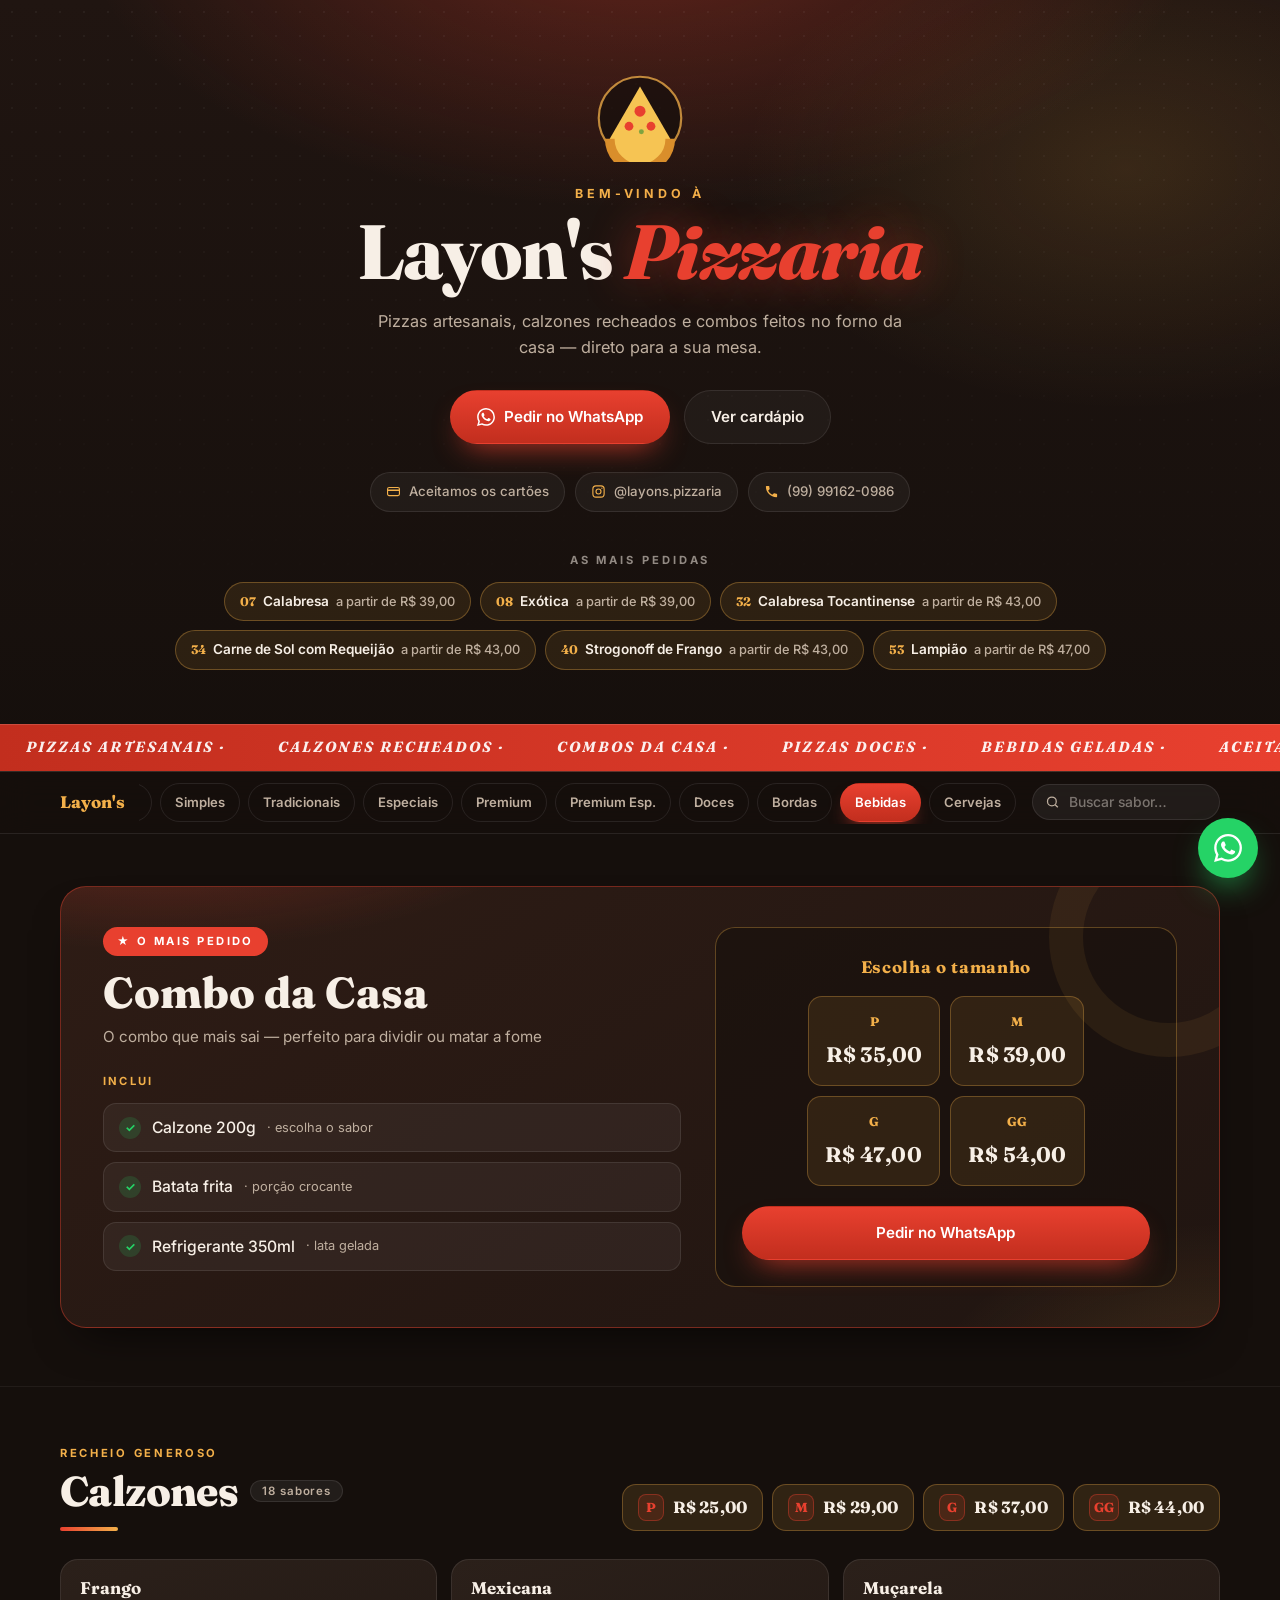
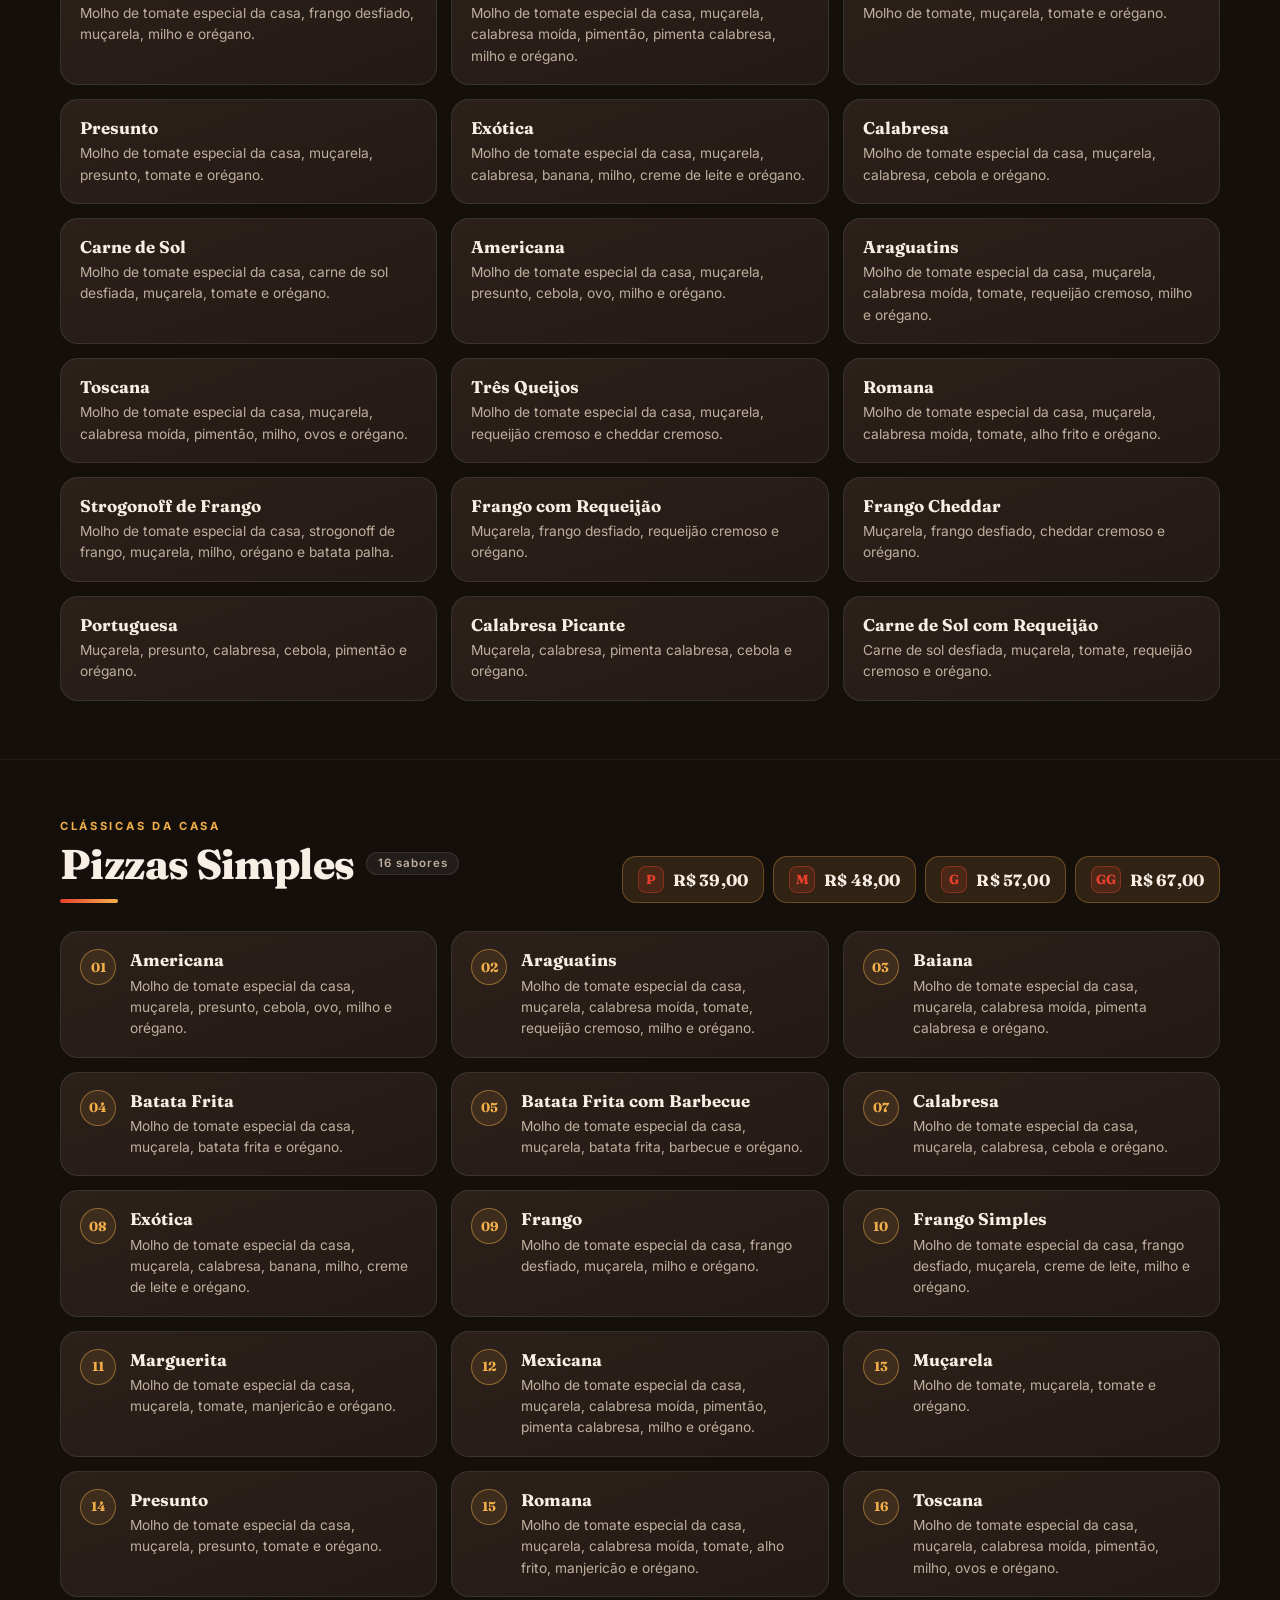
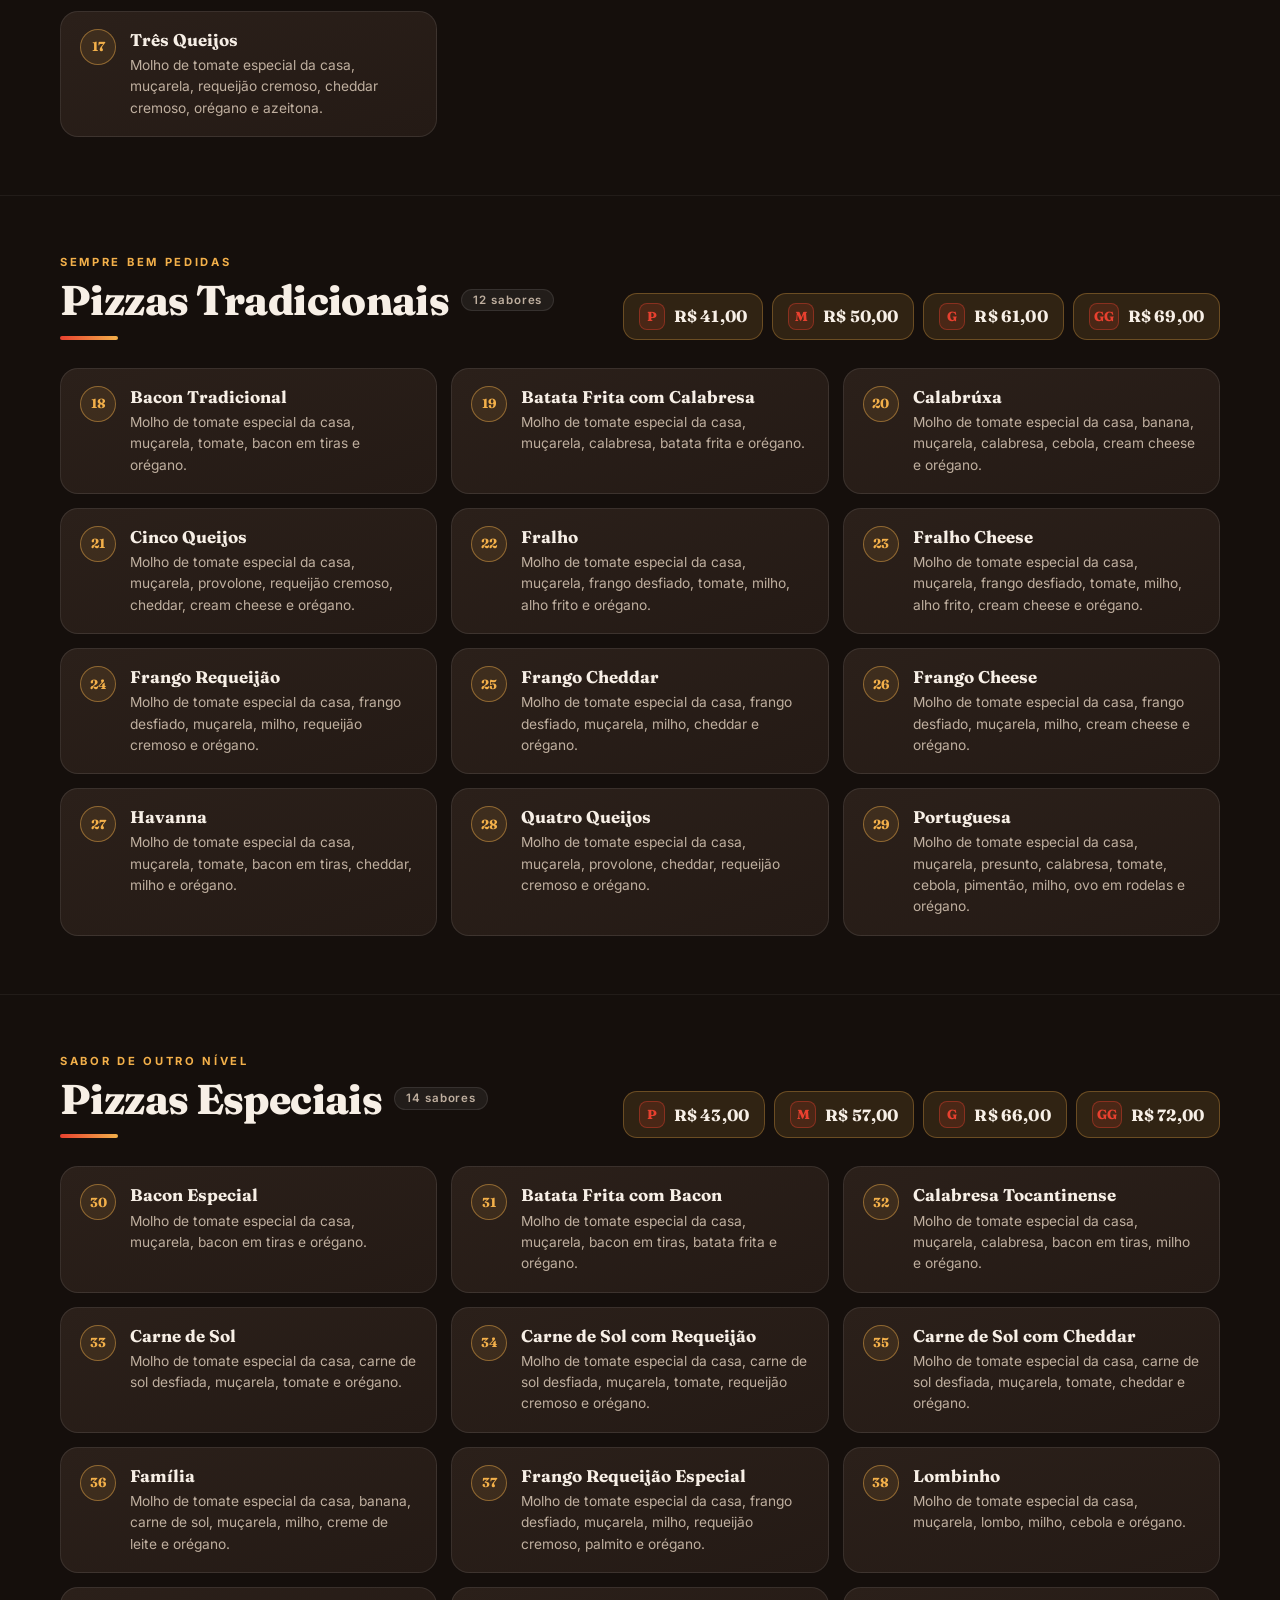
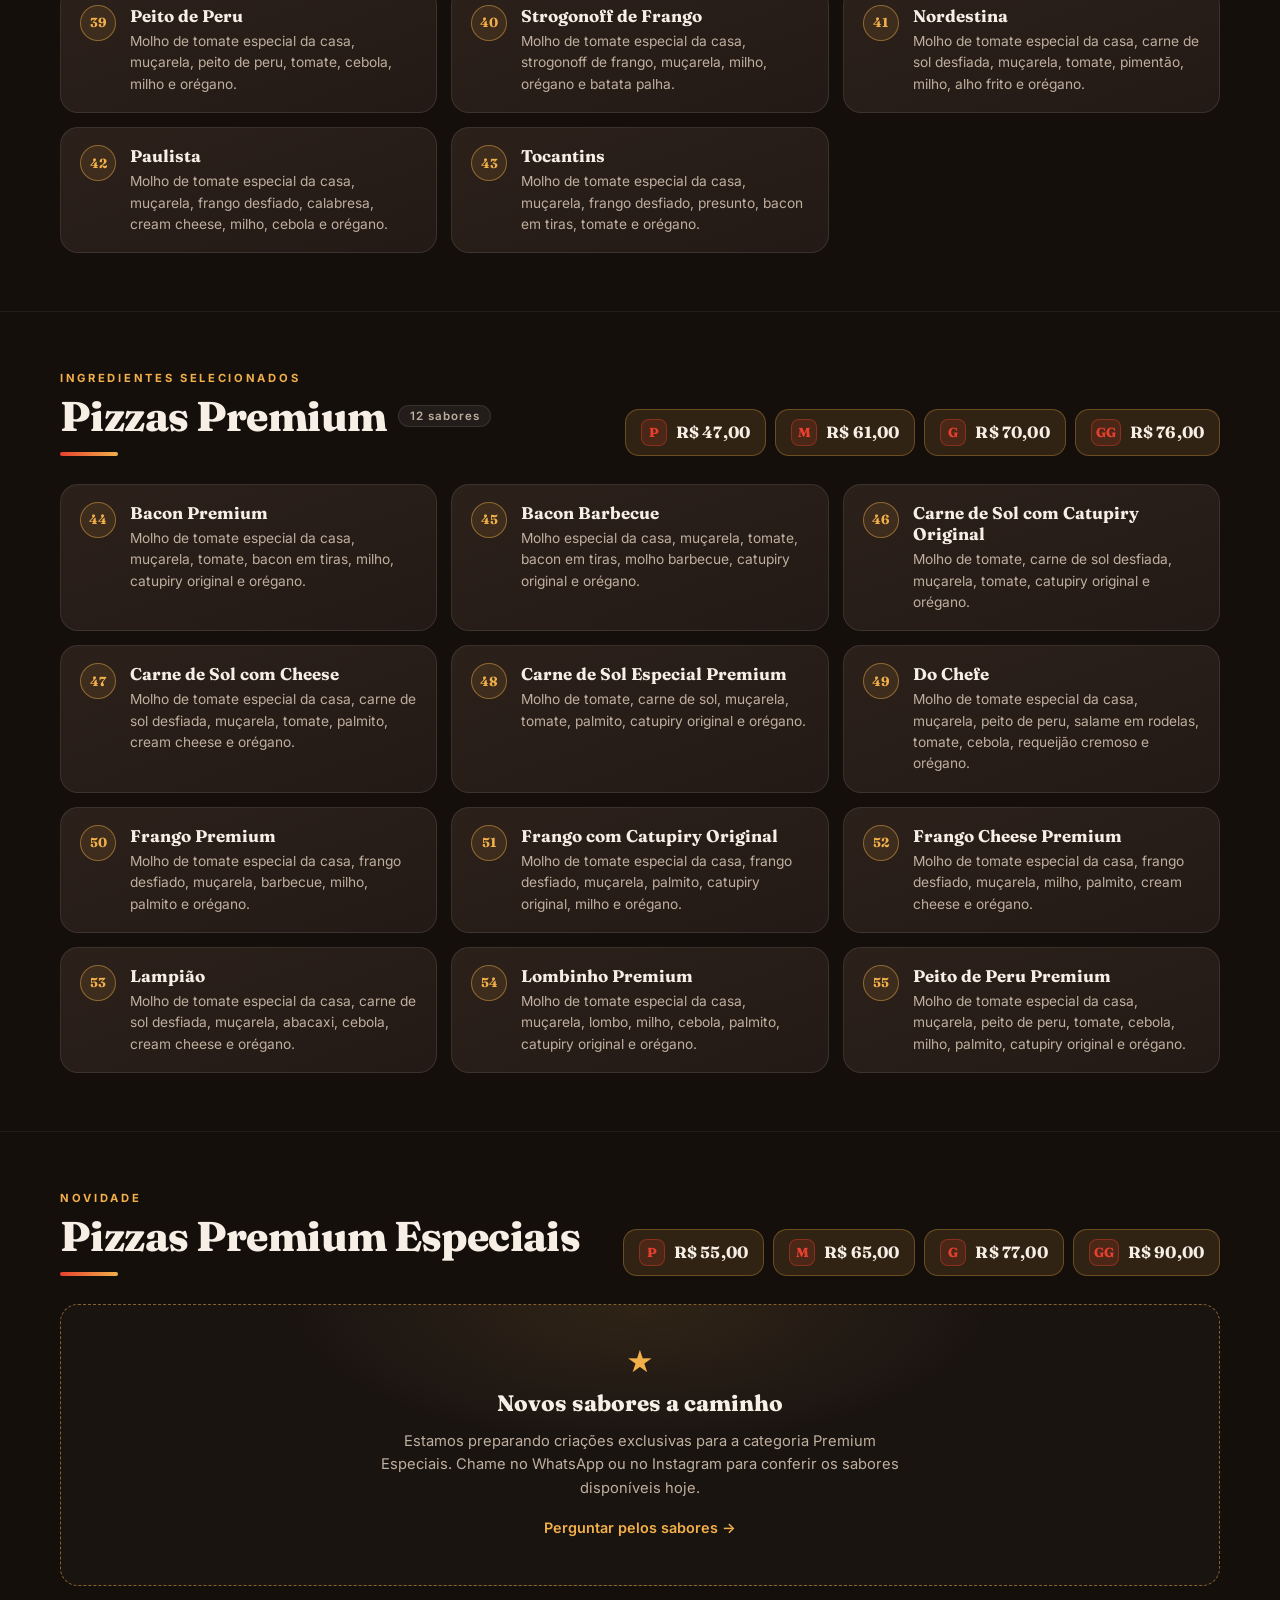
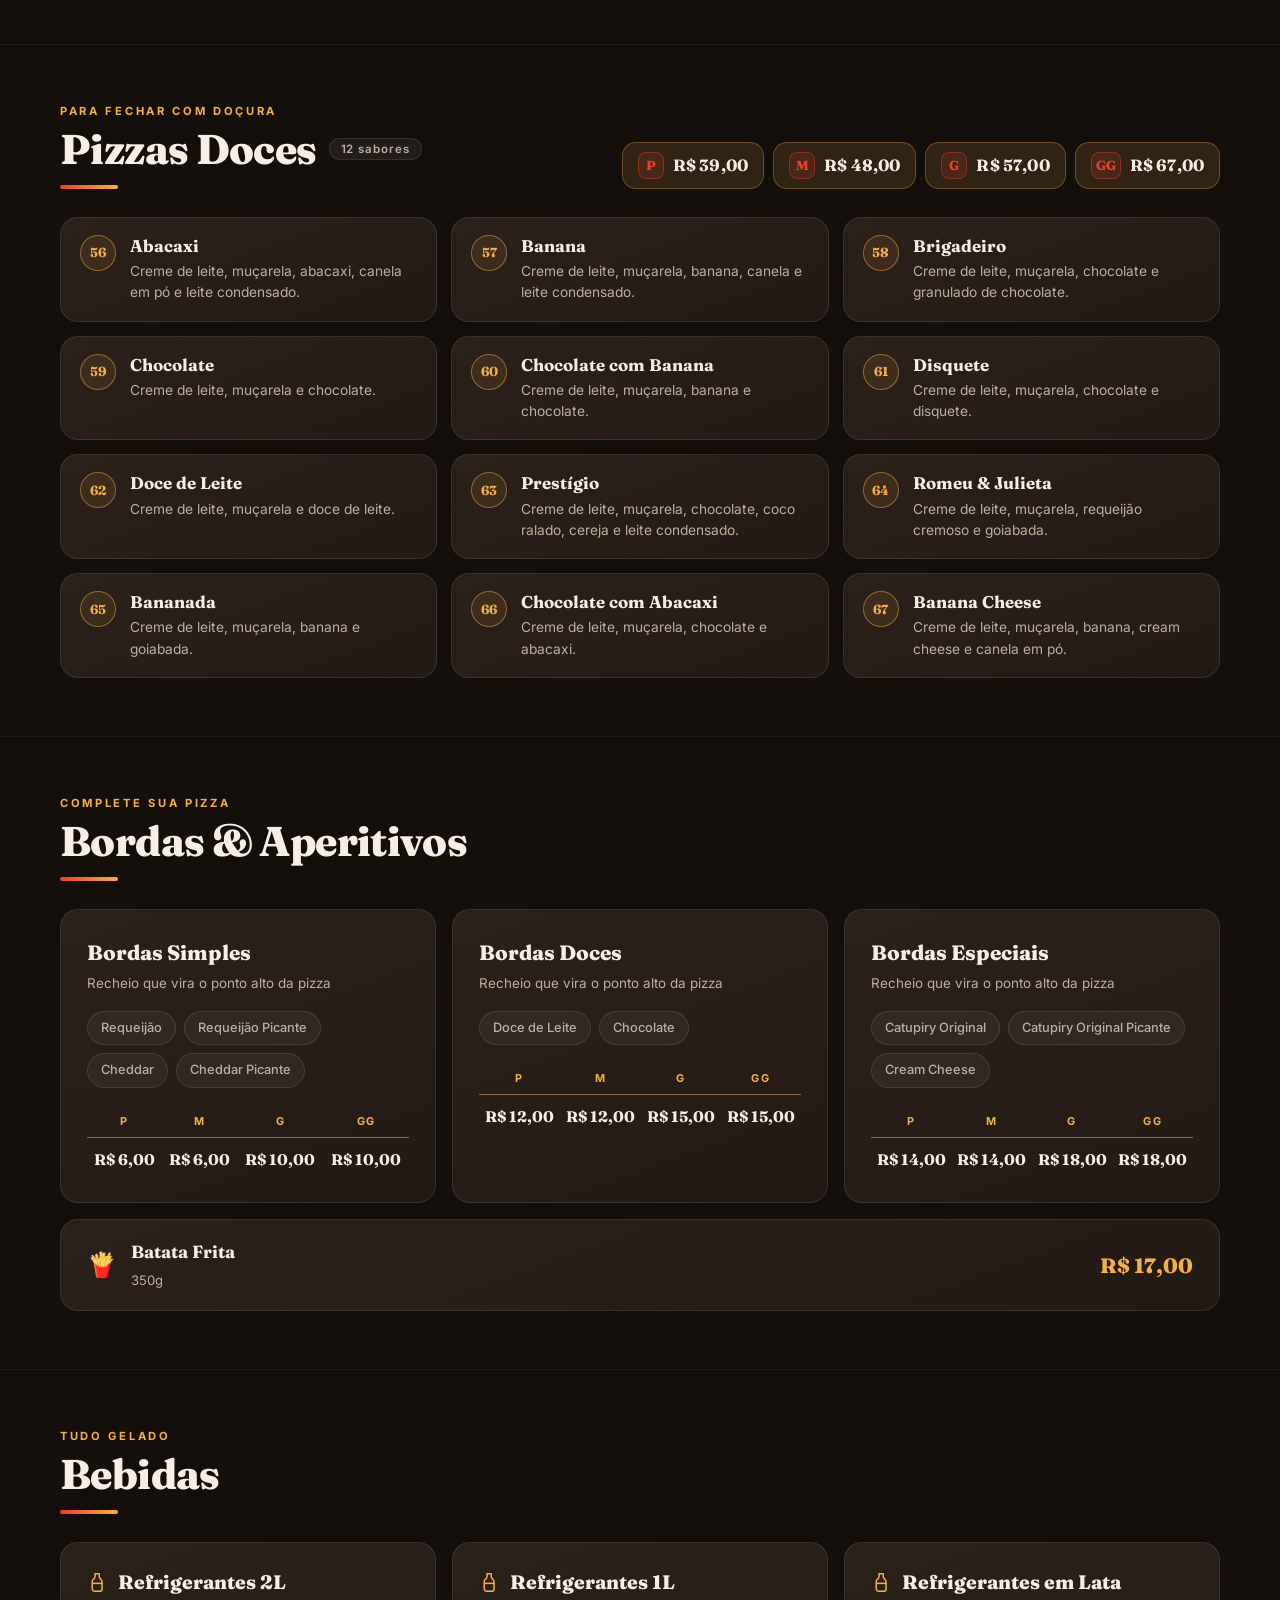
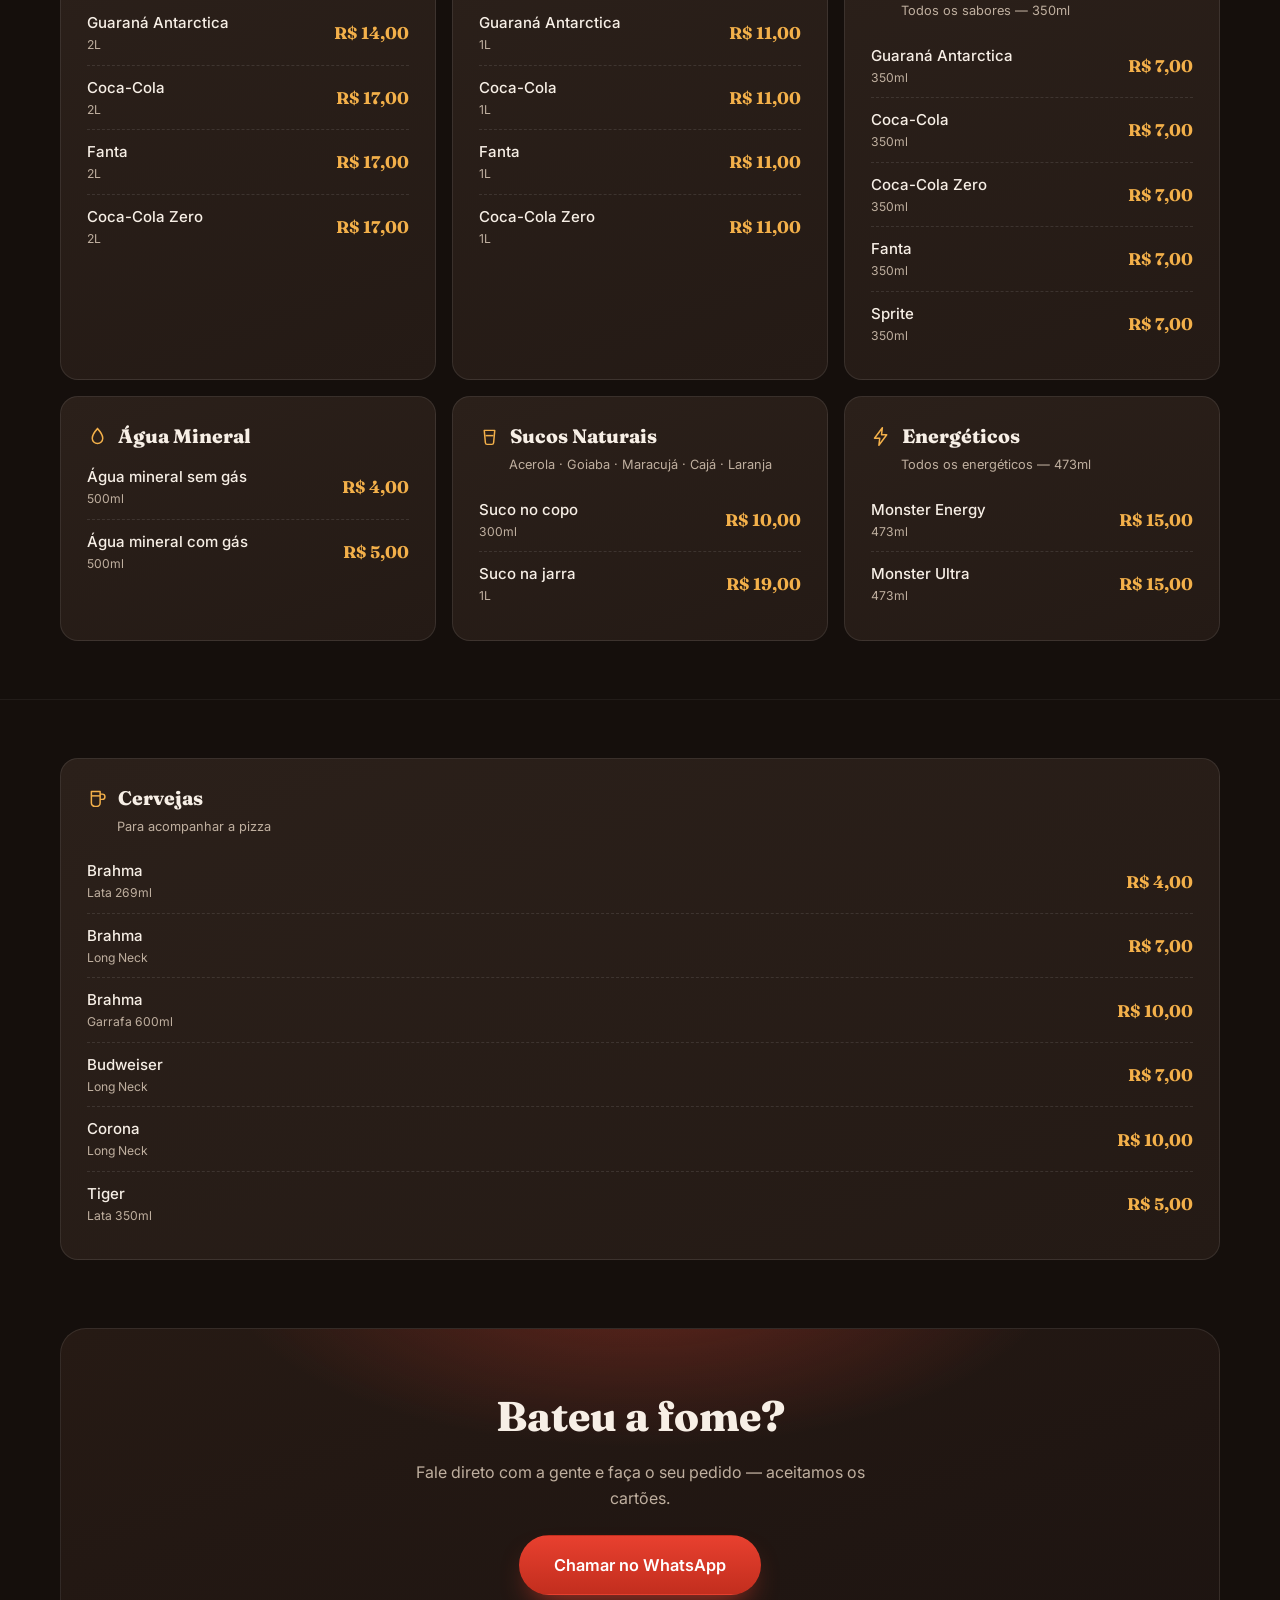
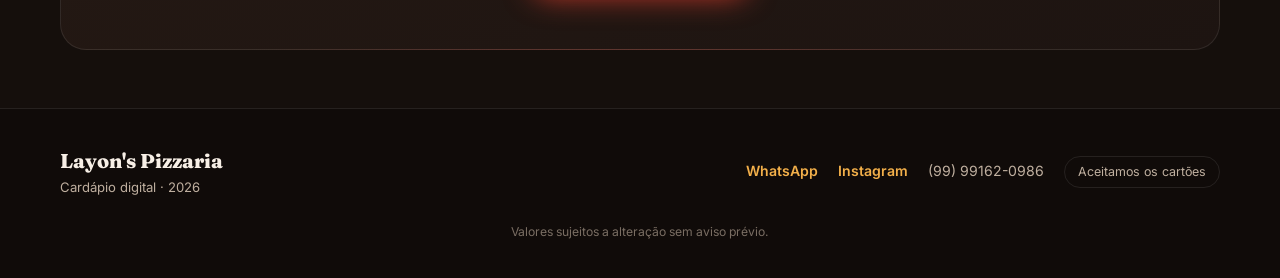
==== index.html @ 21a928f8 "Cardápio digital da Layon's Pizzaria (2026)" ====
<!DOCTYPE html>
<html lang="pt-BR">
<head>
  <meta charset="UTF-8">
  <meta name="viewport" content="width=device-width, initial-scale=1">
  <title>Layon's Pizzaria — Cardápio Digital 2026</title>
  <meta name="description" content="Cardápio digital da Layon's Pizzaria: pizzas simples, tradicionais, especiais, premium, doces, calzones, combos e bebidas. Peça pelo WhatsApp (99) 99162-0986.">
  <meta name="theme-color" content="#150f0c">
  <meta property="og:title" content="Layon's Pizzaria — Cardápio Digital 2026">
  <meta property="og:description" content="Pizzas artesanais, calzones, combos e bebidas. Confira os valores e peça pelo WhatsApp.">
  <meta property="og:type" content="restaurant.menu">
  <link rel="icon" href="data:image/svg+xml,%3Csvg xmlns='http://www.w3.org/2000/svg' viewBox='0 0 64 64'%3E%3Crect width='64' height='64' rx='14' fill='%23150f0c'/%3E%3Cpath d='M54 47A22 22 0 0 1 10 47L32 9Z' fill='%23f6c453'/%3E%3Cpath d='M54 47A22 22 0 0 1 10 47' fill='none' stroke='%23d98e2b' stroke-width='7'/%3E%3Ccircle cx='32' cy='27' r='4' fill='%23e8402f'/%3E%3Ccircle cx='24' cy='38' r='3.2' fill='%23e8402f'/%3E%3Ccircle cx='40' cy='38' r='3.2' fill='%23e8402f'/%3E%3C/svg%3E">
  <link rel="preconnect" href="https://fonts.googleapis.com">
  <link rel="preconnect" href="https://fonts.gstatic.com" crossorigin>
  <link href="https://fonts.googleapis.com/css2?family=Fraunces:ital,opsz,wght@0,9..144,500..900;1,9..144,500..900&family=Inter:wght@400;500;600;700&display=swap" rel="stylesheet">
  <link rel="stylesheet" href="styles.css">
</head>
<body>

  <header class="hero" id="topo">
    <div class="hero-glow" aria-hidden="true"></div>
    <div class="container hero-inner">
      <div class="brandmark" aria-hidden="true">
        <svg viewBox="0 0 64 64" fill="none">
          <circle cx="32" cy="32" r="30" class="bm-ring"/>
          <path d="M54 47A22 22 0 0 1 10 47L32 9Z" fill="#f6c453"/>
          <path d="M54 47A22 22 0 0 1 10 47" stroke="#d98e2b" stroke-width="7"/>
          <circle cx="32" cy="27" r="4" fill="#e8402f"/>
          <circle cx="24" cy="38" r="3.2" fill="#e8402f"/>
          <circle cx="40" cy="38" r="3.2" fill="#e8402f"/>
          <circle cx="33" cy="42" r="1.8" fill="#7fa33f"/>
        </svg>
      </div>
      <p class="kicker">Bem-vindo à</p>
      <h1>Layon's <em>Pizzaria</em></h1>
      <p class="hero-sub">Pizzas artesanais, calzones recheados e combos feitos no forno da casa — direto para a sua mesa.</p>

      <div class="hero-cta no-print">
        <a class="btn btn-primary" id="heroWhats" href="#" target="_blank" rel="noopener">
          <svg viewBox="0 0 24 24" width="18" height="18" fill="currentColor" aria-hidden="true"><path d="M17.472 14.382c-.297-.149-1.758-.867-2.03-.967-.273-.099-.471-.148-.67.15-.197.297-.767.966-.94 1.164-.173.199-.347.223-.644.075-.297-.15-1.255-.463-2.39-1.475-.883-.788-1.48-1.761-1.653-2.059-.173-.297-.018-.458.13-.606.134-.133.298-.347.446-.52.149-.174.198-.298.298-.497.099-.198.05-.371-.025-.52-.075-.149-.669-1.612-.916-2.207-.242-.579-.487-.5-.669-.51-.173-.008-.371-.01-.57-.01-.198 0-.52.074-.792.372-.272.297-1.04 1.016-1.04 2.479 0 1.462 1.065 2.875 1.213 3.074.149.198 2.096 3.2 5.077 4.487.709.306 1.262.489 1.694.625.712.227 1.36.195 1.871.118.571-.085 1.758-.719 2.006-1.413.248-.694.248-1.289.173-1.413-.074-.124-.272-.198-.57-.347M12.05 21.785h-.004a9.87 9.87 0 0 1-5.031-1.378l-.361-.214-3.741.982.998-3.648-.235-.374a9.86 9.86 0 0 1-1.51-5.26c.001-5.45 4.436-9.884 9.888-9.884 2.64 0 5.122 1.03 6.988 2.898a9.825 9.825 0 0 1 2.893 6.994c-.003 5.45-4.437 9.884-9.885 9.884m8.413-18.297A11.815 11.815 0 0 0 12.05 0C5.495 0 .16 5.335.157 11.892c0 2.096.547 4.142 1.588 5.945L.057 24l6.305-1.654a11.882 11.882 0 0 0 5.683 1.448h.005c6.554 0 11.89-5.335 11.893-11.893a11.821 11.821 0 0 0-3.48-8.413Z"/></svg>
          Pedir no WhatsApp
        </a>
        <a class="btn btn-ghost" href="#cardapio">Ver cardápio</a>
      </div>

      <ul class="hero-badges">
        <li>
          <svg viewBox="0 0 24 24" width="15" height="15" fill="none" stroke="currentColor" stroke-width="1.8" aria-hidden="true"><rect x="2.5" y="5.5" width="19" height="13" rx="2.5"/><path d="M2.5 10h19" stroke-width="2.4"/></svg>
          Aceitamos os cartões
        </li>
        <li>
          <svg viewBox="0 0 24 24" width="15" height="15" fill="none" stroke="currentColor" stroke-width="1.8" aria-hidden="true"><rect x="3" y="3" width="18" height="18" rx="5"/><circle cx="12" cy="12" r="4"/><circle cx="17.4" cy="6.6" r="1.1" fill="currentColor" stroke="none"/></svg>
          <a id="heroInsta" href="#" target="_blank" rel="noopener">@layons.pizzaria</a>
        </li>
        <li>
          <svg viewBox="0 0 24 24" width="15" height="15" fill="currentColor" aria-hidden="true"><path d="M6.62 10.79a15.05 15.05 0 0 0 6.59 6.59l2.2-2.2a1 1 0 0 1 1.01-.24c1.12.37 2.33.57 3.57.57a1 1 0 0 1 1 1V20a1 1 0 0 1-1 1C10.61 21 3 13.39 3 4a1 1 0 0 1 1-1h3.5a1 1 0 0 1 1 1c0 1.24.2 2.45.57 3.57a1 1 0 0 1-.24 1.01l-2.2 2.2Z"/></svg>
          <span id="heroPhone">(99) 99162-0986</span>
        </li>
      </ul>

      <div class="most-ordered no-print" id="mostOrdered">
        <span class="mo-label">As mais pedidas</span>
        <div class="mo-list" id="moList"></div>
      </div>
    </div>

    <div class="ribbon" aria-hidden="true">
      <div class="ribbon-track" id="ribbonTrack"></div>
    </div>
  </header>

  <nav class="topbar no-print" aria-label="Seções do cardápio">
    <div class="container topbar-inner">
      <a class="topbar-brand" href="#topo">Layon's</a>
      <div class="chips" id="chips"></div>
      <div class="search">
        <svg viewBox="0 0 24 24" width="15" height="15" fill="none" stroke="currentColor" stroke-width="2" aria-hidden="true"><circle cx="11" cy="11" r="7"/><path d="m20.5 20.5-4.2-4.2"/></svg>
        <input type="search" id="search" placeholder="Buscar sabor…" autocomplete="off" aria-label="Buscar sabor no cardápio">
        <button type="button" class="search-clear" id="searchClear" hidden aria-label="Limpar busca">×</button>
      </div>
    </div>
  </nav>

  <div class="search-bar no-print" id="searchBar" hidden>
    <div class="container search-bar-inner">
      <span id="searchCount"></span>
      <button type="button" id="searchReset">Limpar busca</button>
    </div>
  </div>

  <main id="cardapio">
    <div id="sections"></div>

    <section class="sec sec--cta no-print" id="cta">
      <div class="container">
        <div class="cta-card">
          <h2>Bateu a fome?</h2>
          <p>Fale direto com a gente e faça o seu pedido — aceitamos os cartões.</p>
          <a class="btn btn-primary btn-lg" id="ctaWhats" href="#" target="_blank" rel="noopener">Chamar no WhatsApp</a>
        </div>
      </div>
    </section>
  </main>

  <footer class="footer">
    <div class="container footer-inner">
      <div class="footer-brand">
        <strong id="footName">Layon's Pizzaria</strong>
        <span>Cardápio digital · <span id="footYear">2026</span></span>
      </div>
      <div class="footer-links">
        <a id="footWhats" href="#" target="_blank" rel="noopener">WhatsApp</a>
        <a id="footInsta" href="#" target="_blank" rel="noopener">Instagram</a>
        <span id="footPhone">(99) 99162-0986</span>
        <span class="footer-cards">Aceitamos os cartões</span>
      </div>
      <p class="footer-note">Valores sujeitos a alteração sem aviso prévio.</p>
    </div>
  </footer>

  <a class="fab no-print" id="fabWhats" href="#" target="_blank" rel="noopener" aria-label="Pedir no WhatsApp">
    <svg viewBox="0 0 24 24" width="28" height="28" fill="currentColor" aria-hidden="true"><path d="M17.472 14.382c-.297-.149-1.758-.867-2.03-.967-.273-.099-.471-.148-.67.15-.197.297-.767.966-.94 1.164-.173.199-.347.223-.644.075-.297-.15-1.255-.463-2.39-1.475-.883-.788-1.48-1.761-1.653-2.059-.173-.297-.018-.458.13-.606.134-.133.298-.347.446-.52.149-.174.198-.298.298-.497.099-.198.05-.371-.025-.52-.075-.149-.669-1.612-.916-2.207-.242-.579-.487-.5-.669-.51-.173-.008-.371-.01-.57-.01-.198 0-.52.074-.792.372-.272.297-1.04 1.016-1.04 2.479 0 1.462 1.065 2.875 1.213 3.074.149.198 2.096 3.2 5.077 4.487.709.306 1.262.489 1.694.625.712.227 1.36.195 1.871.118.571-.085 1.758-.719 2.006-1.413.248-.694.248-1.289.173-1.413-.074-.124-.272-.198-.57-.347M12.05 21.785h-.004a9.87 9.87 0 0 1-5.031-1.378l-.361-.214-3.741.982.998-3.648-.235-.374a9.86 9.86 0 0 1-1.51-5.26c.001-5.45 4.436-9.884 9.888-9.884 2.64 0 5.122 1.03 6.988 2.898a9.825 9.825 0 0 1 2.893 6.994c-.003 5.45-4.437 9.884-9.885 9.884m8.413-18.297A11.815 11.815 0 0 0 12.05 0C5.495 0 .16 5.335.157 11.892c0 2.096.547 4.142 1.588 5.945L.057 24l6.305-1.654a11.882 11.882 0 0 0 5.683 1.448h.005c6.554 0 11.89-5.335 11.893-11.893a11.821 11.821 0 0 0-3.48-8.413Z"/></svg>
  </a>

  <script src="menu-data.js"></script>
  <script src="app.js"></script>
</body>
</html>
---- styles.css ----
/* ============================================================
   LAYON'S PIZZARIA — CARDÁPIO DIGITAL
   Design: quente, apetitoso, responsivo
   ============================================================ */

*,
*::before,
*::after {
  box-sizing: border-box;
  margin: 0;
  padding: 0;
}

:root {
  --bg: #150f0c;
  --bg-2: #1b1411;
  --panel: #241a15;
  --panel-2: #2b201a;
  --ink: #f7efe6;
  --muted: #bfaf9f;
  --line: rgba(255, 255, 255, 0.09);
  --red: #e8402f;
  --red-deep: #c22e1e;
  --gold: #f3b04a;
  --gold-soft: rgba(243, 176, 74, 0.12);
  --green: #25d366;
  --shadow: 0 22px 46px -22px rgba(0, 0, 0, 0.75);
  --radius: 18px;
  --font-display: "Fraunces", Georgia, "Times New Roman", serif;
  --font-body: "Inter", system-ui, -apple-system, sans-serif;
  --topbar-h: 60px;
}

html {
  scroll-behavior: smooth;
}

body {
  background: var(--bg);
  color: var(--ink);
  font-family: var(--font-body);
  font-size: 16px;
  line-height: 1.6;
  -webkit-font-smoothing: antialiased;
  overflow-x: hidden;
}

img,
svg {
  display: block;
}

a {
  color: inherit;
}

.container {
  width: min(1160px, 100% - 40px);
  margin-inline: auto;
}

/* ------------------------------------------------------------
   HERO
   ------------------------------------------------------------ */
.hero {
  position: relative;
  z-index: 1;
  overflow: hidden;
  padding: 74px 0 0;
  text-align: center;
  background:
    radial-gradient(900px 460px at 50% -10%, rgba(232, 64, 47, 0.32), transparent 62%),
    radial-gradient(640px 400px at 88% 22%, rgba(243, 176, 74, 0.13), transparent 60%),
    linear-gradient(180deg, #201511 0%, var(--bg) 100%);
  border-bottom: 1px solid var(--line);
}

.hero-glow {
  position: absolute;
  inset: 0;
  background-image: radial-gradient(rgba(255, 255, 255, 0.05) 1px, transparent 1.4px);
  background-size: 24px 24px;
  mask-image: linear-gradient(180deg, rgba(0, 0, 0, 0.9), transparent 85%);
  pointer-events: none;
}

.hero-inner {
  position: relative;
  padding-bottom: 54px;
}

.brandmark {
  width: 88px;
  height: 88px;
  margin: 0 auto 22px;
  animation: floaty 5s ease-in-out infinite;
}

.brandmark svg {
  width: 100%;
  height: 100%;
}

.bm-ring {
  fill: rgba(21, 15, 12, 0.72);
  stroke: rgba(243, 176, 74, 0.75);
  stroke-width: 1.6;
}

@keyframes floaty {
  0%, 100% { transform: translateY(0) rotate(-3deg); }
  50% { transform: translateY(-8px) rotate(3deg); }
}

.kicker {
  font-size: 0.78rem;
  font-weight: 700;
  letter-spacing: 0.32em;
  text-transform: uppercase;
  color: var(--gold);
  margin-bottom: 8px;
}

.hero h1 {
  font-family: var(--font-display);
  font-weight: 800;
  font-size: clamp(2.7rem, 7.5vw, 4.8rem);
  line-height: 1.04;
  letter-spacing: -0.02em;
}

.hero h1 em {
  font-style: italic;
  color: var(--red);
  text-shadow: 0 0 44px rgba(232, 64, 47, 0.45);
}

.hero-sub {
  max-width: 560px;
  margin: 16px auto 0;
  color: var(--muted);
  font-size: 1.02rem;
}

.hero-cta {
  display: flex;
  justify-content: center;
  flex-wrap: wrap;
  gap: 14px;
  margin-top: 30px;
}

.btn {
  display: inline-flex;
  align-items: center;
  gap: 9px;
  padding: 14px 26px;
  border-radius: 999px;
  font-weight: 600;
  font-size: 0.95rem;
  text-decoration: none;
  border: 1px solid transparent;
  cursor: pointer;
  transition: transform 0.18s ease, box-shadow 0.18s ease, background 0.18s ease;
}

.btn-primary {
  background: linear-gradient(180deg, var(--red), var(--red-deep));
  color: #fff;
  box-shadow: 0 14px 30px -14px rgba(232, 64, 47, 0.9);
}

.btn-primary:hover {
  transform: translateY(-2px);
  box-shadow: 0 18px 34px -14px rgba(232, 64, 47, 1);
}

.btn-ghost {
  border-color: var(--line);
  color: var(--ink);
  background: rgba(255, 255, 255, 0.04);
}

.btn-ghost:hover {
  background: rgba(255, 255, 255, 0.09);
  transform: translateY(-2px);
}

.btn-lg {
  padding: 16px 34px;
  font-size: 1.02rem;
}

.hero-badges {
  list-style: none;
  display: flex;
  justify-content: center;
  flex-wrap: wrap;
  gap: 10px;
  margin-top: 28px;
}

.hero-badges li {
  display: inline-flex;
  align-items: center;
  gap: 8px;
  padding: 8px 15px;
  border: 1px solid var(--line);
  border-radius: 999px;
  background: rgba(255, 255, 255, 0.045);
  color: var(--muted);
  font-size: 0.83rem;
  font-weight: 500;
}

.hero-badges li svg {
  color: var(--gold);
}

.hero-badges a {
  text-decoration: none;
}

.hero-badges a:hover {
  color: var(--ink);
}

/* Mais pedidas */
.most-ordered {
  margin-top: 34px;
}

.mo-label {
  display: inline-block;
  font-size: 0.7rem;
  font-weight: 700;
  letter-spacing: 0.26em;
  text-transform: uppercase;
  color: rgba(247, 239, 230, 0.55);
  margin-bottom: 12px;
}

.mo-list {
  display: flex;
  justify-content: center;
  flex-wrap: wrap;
  gap: 9px;
}

.mo-chip {
  display: inline-flex;
  align-items: baseline;
  gap: 7px;
  padding: 8px 15px;
  border-radius: 999px;
  background: rgba(243, 176, 74, 0.1);
  border: 1px solid rgba(243, 176, 74, 0.32);
  color: var(--ink);
  font-size: 0.85rem;
  font-weight: 600;
  text-decoration: none;
  transition: 0.18s ease;
}

.mo-chip:hover {
  background: rgba(243, 176, 74, 0.2);
  transform: translateY(-2px);
}

.mo-chip b {
  font-family: var(--font-display);
  color: var(--gold);
  font-size: 0.78rem;
  font-weight: 700;
}

.mo-chip span {
  color: var(--muted);
  font-weight: 500;
  font-size: 0.8rem;
}

/* Faixa rolante */
.ribbon {
  position: relative;
  overflow: hidden;
  background: linear-gradient(90deg, var(--red-deep), var(--red));
  border-top: 1px solid rgba(255, 255, 255, 0.14);
  padding: 11px 0;
}

.ribbon-track {
  display: flex;
  gap: 0;
  width: max-content;
  animation: marquee 26s linear infinite;
}

.ribbon-track span {
  font-family: var(--font-display);
  font-weight: 700;
  font-style: italic;
  font-size: 0.92rem;
  letter-spacing: 0.14em;
  text-transform: uppercase;
  color: rgba(255, 255, 255, 0.92);
  padding: 0 26px;
  white-space: nowrap;
}

@keyframes marquee {
  to { transform: translateX(-50%); }
}

/* ------------------------------------------------------------
   BARRA FIXA (nav + busca)
   ------------------------------------------------------------ */
.topbar {
  position: sticky;
  top: 0;
  z-index: 40;
  background: rgba(21, 15, 12, 0.86);
  backdrop-filter: blur(16px);
  -webkit-backdrop-filter: blur(16px);
  border-bottom: 1px solid var(--line);
}

.topbar-inner {
  display: flex;
  align-items: center;
  gap: 14px;
  min-height: var(--topbar-h);
  padding: 9px 0;
}

.topbar-brand {
  font-family: var(--font-display);
  font-weight: 800;
  font-size: 1.05rem;
  text-decoration: none;
  color: var(--gold);
  flex-shrink: 0;
}

.chips {
  display: flex;
  gap: 8px;
  overflow-x: auto;
  flex: 1;
  scrollbar-width: none;
  padding: 2px;
}

.chips::-webkit-scrollbar {
  display: none;
}

.chip {
  white-space: nowrap;
  padding: 8px 14px;
  border-radius: 999px;
  border: 1px solid var(--line);
  background: transparent;
  color: var(--muted);
  font-family: var(--font-body);
  font-size: 0.82rem;
  font-weight: 600;
  text-decoration: none;
  cursor: pointer;
  transition: 0.18s ease;
}

.chip:hover {
  color: var(--ink);
  border-color: rgba(255, 255, 255, 0.3);
}

.chip.active {
  background: linear-gradient(180deg, var(--red), var(--red-deep));
  border-color: transparent;
  color: #fff;
  box-shadow: 0 10px 20px -10px rgba(232, 64, 47, 0.95);
}

.search {
  position: relative;
  flex-shrink: 0;
  color: var(--muted);
}

.search svg {
  position: absolute;
  left: 13px;
  top: 50%;
  transform: translateY(-50%);
  pointer-events: none;
}

.search input {
  width: 188px;
  padding: 9px 32px 9px 36px;
  border-radius: 999px;
  background: rgba(255, 255, 255, 0.06);
  border: 1px solid var(--line);
  color: var(--ink);
  font-family: var(--font-body);
  font-size: 0.87rem;
  font-weight: 500;
  outline: none;
  transition: width 0.22s ease, border-color 0.22s ease, background 0.22s ease;
}

.search input::placeholder {
  color: rgba(247, 239, 230, 0.42);
}

.search input:focus {
  width: 224px;
  border-color: rgba(243, 176, 74, 0.6);
  background: rgba(255, 255, 255, 0.1);
}

.search input::-webkit-search-cancel-button {
  display: none;
}

.search-clear {
  position: absolute;
  right: 8px;
  top: 50%;
  transform: translateY(-50%);
  width: 22px;
  height: 22px;
  border-radius: 50%;
  border: none;
  background: rgba(255, 255, 255, 0.14);
  color: var(--ink);
  font-size: 0.95rem;
  line-height: 1;
  cursor: pointer;
}

.search-bar {
  position: sticky;
  top: var(--topbar-h);
  z-index: 35;
  background: rgba(243, 176, 74, 0.12);
  border-bottom: 1px solid rgba(243, 176, 74, 0.3);
  backdrop-filter: blur(10px);
}

.search-bar-inner {
  display: flex;
  align-items: center;
  justify-content: space-between;
  gap: 14px;
  padding: 9px 0;
  font-size: 0.88rem;
  color: var(--ink);
}

.search-bar-inner button {
  border: 1px solid rgba(243, 176, 74, 0.5);
  background: transparent;
  color: var(--gold);
  font-family: var(--font-body);
  font-size: 0.8rem;
  font-weight: 600;
  padding: 5px 13px;
  border-radius: 999px;
  cursor: pointer;
}

.search-bar-inner button:hover {
  background: rgba(243, 176, 74, 0.16);
}

/* ------------------------------------------------------------
   SEÇÕES
   ------------------------------------------------------------ */
main {
  position: relative;
  z-index: 1;
}

.sec {
  padding: 58px 0;
  scroll-margin-top: calc(var(--topbar-h) + 8px);
}

.sec + .sec {
  border-top: 1px solid rgba(255, 255, 255, 0.055);
}

.sec-head {
  display: flex;
  align-items: flex-end;
  justify-content: space-between;
  gap: 20px;
  flex-wrap: wrap;
  margin-bottom: 28px;
}

.sec-eyebrow {
  display: block;
  font-size: 0.7rem;
  font-weight: 700;
  letter-spacing: 0.24em;
  text-transform: uppercase;
  color: var(--gold);
  margin-bottom: 6px;
}

.sec-head h2 {
  font-family: var(--font-display);
  font-weight: 800;
  font-size: clamp(1.75rem, 3.6vw, 2.6rem);
  letter-spacing: -0.015em;
  line-height: 1.1;
}

.sec-title::after {
  content: "";
  display: block;
  width: 58px;
  height: 4px;
  border-radius: 4px;
  margin-top: 12px;
  background: linear-gradient(90deg, var(--red), var(--gold));
}

.sec-count {
  display: inline-block;
  margin-left: 12px;
  vertical-align: middle;
  font-family: var(--font-body);
  font-size: 0.72rem;
  font-weight: 600;
  letter-spacing: 0.08em;
  color: var(--muted);
  background: rgba(255, 255, 255, 0.06);
  border: 1px solid var(--line);
  border-radius: 999px;
  padding: 4px 11px;
  transform: translateY(-5px);
}

/* Faixa de preços */
.prices {
  display: flex;
  flex-wrap: wrap;
  gap: 9px;
}

.price {
  display: inline-flex;
  align-items: center;
  gap: 9px;
  padding: 9px 15px;
  border-radius: 14px;
  background: var(--gold-soft);
  border: 1px solid rgba(243, 176, 74, 0.3);
}

.price i {
  font-style: normal;
  font-family: var(--font-display);
  font-weight: 800;
  font-size: 0.82rem;
  color: var(--red);
  background: rgba(232, 64, 47, 0.14);
  border: 1px solid rgba(232, 64, 47, 0.4);
  border-radius: 8px;
  min-width: 26px;
  text-align: center;
  padding: 2px 4px;
}

.price b {
  font-family: var(--font-display);
  font-weight: 700;
  font-size: 1.02rem;
  color: var(--ink);
  letter-spacing: 0.01em;
}

.prices--sm .price {
  padding: 6px 11px;
  gap: 7px;
}

.prices--sm .price b {
  font-size: 0.9rem;
}

/* ------------------------------------------------------------
   CARDS DE SABOR
   ------------------------------------------------------------ */
.grid {
  display: grid;
  grid-template-columns: repeat(auto-fill, minmax(310px, 1fr));
  gap: 14px;
}

.flavor {
  display: flex;
  gap: 14px;
  align-items: flex-start;
  padding: 17px 19px;
  background: linear-gradient(160deg, var(--panel-2), var(--panel));
  border: 1px solid var(--line);
  border-radius: var(--radius);
  transition: transform 0.18s ease, border-color 0.18s ease, box-shadow 0.18s ease;
}

.flavor:hover {
  transform: translateY(-3px);
  border-color: rgba(232, 64, 47, 0.5);
  box-shadow: var(--shadow);
}

.flavor .num {
  flex-shrink: 0;
  width: 36px;
  height: 36px;
  display: grid;
  place-items: center;
  border-radius: 50%;
  border: 1px solid rgba(243, 176, 74, 0.45);
  background: rgba(243, 176, 74, 0.1);
  color: var(--gold);
  font-family: var(--font-display);
  font-weight: 700;
  font-size: 0.82rem;
}

.flavor h3 {
  font-family: var(--font-display);
  font-weight: 700;
  font-size: 1.06rem;
  line-height: 1.25;
  margin-bottom: 5px;
}

.flavor p {
  color: var(--muted);
  font-size: 0.86rem;
  line-height: 1.55;
}

/* Aviso de novidade */
.coming-soon {
  grid-column: 1 / -1;
  text-align: center;
  padding: 44px 26px;
  border: 1.5px dashed rgba(243, 176, 74, 0.5);
  border-radius: var(--radius);
  background:
    radial-gradient(500px 200px at 50% 0%, rgba(243, 176, 74, 0.1), transparent 70%),
    rgba(255, 255, 255, 0.025);
}

.coming-soon .cs-star {
  font-size: 1.7rem;
  color: var(--gold);
  line-height: 1;
}

.coming-soon h3 {
  font-family: var(--font-display);
  font-weight: 800;
  font-size: 1.4rem;
  margin: 10px 0 8px;
}

.coming-soon p {
  max-width: 520px;
  margin: 0 auto;
  color: var(--muted);
  font-size: 0.92rem;
}

.coming-soon a {
  display: inline-block;
  margin-top: 16px;
  color: var(--gold);
  font-weight: 600;
  font-size: 0.9rem;
  text-decoration: none;
}

.coming-soon a:hover {
  text-decoration: underline;
}

/* ------------------------------------------------------------
   COMBO
   ------------------------------------------------------------ */
.sec--combo {
  padding-top: 52px;
}

.combo-card {
  position: relative;
  overflow: hidden;
  display: grid;
  grid-template-columns: 1.25fr 1fr;
  gap: 34px;
  padding: 40px 42px;
  border-radius: 26px;
  background:
    radial-gradient(700px 300px at 8% -30%, rgba(232, 64, 47, 0.4), transparent 65%),
    radial-gradient(500px 320px at 100% 120%, rgba(243, 176, 74, 0.16), transparent 60%),
    linear-gradient(150deg, #2e1c15, #201511);
  border: 1px solid rgba(232, 64, 47, 0.42);
  box-shadow: var(--shadow);
}

.combo-card::after {
  content: "";
  position: absolute;
  right: -70px;
  top: -70px;
  width: 240px;
  height: 240px;
  border-radius: 50%;
  border: 34px solid rgba(243, 176, 74, 0.07);
  pointer-events: none;
}

.combo-tag {
  display: inline-flex;
  align-items: center;
  gap: 7px;
  font-size: 0.7rem;
  font-weight: 700;
  letter-spacing: 0.22em;
  text-transform: uppercase;
  color: #fff;
  background: var(--red);
  border-radius: 999px;
  padding: 6px 14px;
  margin-bottom: 14px;
}

.combo-card h2 {
  font-family: var(--font-display);
  font-weight: 800;
  font-size: clamp(1.8rem, 3.5vw, 2.7rem);
  line-height: 1.08;
}

.combo-card .combo-tagline {
  color: var(--muted);
  font-size: 0.95rem;
  margin-top: 8px;
}

.combo-inclui {
  font-size: 0.7rem;
  font-weight: 700;
  letter-spacing: 0.2em;
  text-transform: uppercase;
  color: var(--gold);
  margin: 24px 0 12px;
}

.combo-list {
  list-style: none;
  display: grid;
  gap: 10px;
}

.combo-list li {
  display: flex;
  align-items: center;
  gap: 11px;
  font-size: 0.98rem;
  font-weight: 500;
  padding: 11px 15px;
  border-radius: 13px;
  background: rgba(255, 255, 255, 0.05);
  border: 1px solid var(--line);
}

.combo-list li::before {
  content: "✓";
  display: grid;
  place-items: center;
  width: 22px;
  height: 22px;
  border-radius: 50%;
  background: rgba(37, 211, 102, 0.16);
  color: var(--green);
  font-size: 0.75rem;
  font-weight: 700;
  flex-shrink: 0;
}

.combo-list li span {
  color: var(--muted);
  font-size: 0.8rem;
  font-weight: 400;
}

.combo-buy {
  display: flex;
  flex-direction: column;
  justify-content: center;
  gap: 16px;
  padding: 26px;
  border-radius: 20px;
  background: rgba(21, 15, 12, 0.55);
  border: 1px solid rgba(243, 176, 74, 0.32);
  text-align: center;
}

.combo-buy h3 {
  font-family: var(--font-display);
  font-weight: 700;
  font-size: 1.05rem;
  color: var(--gold);
  letter-spacing: 0.04em;
}

.combo-buy .prices {
  justify-content: center;
  gap: 10px;
}

.combo-buy .price {
  flex-direction: column;
  gap: 4px;
  padding: 13px 17px;
  min-width: 84px;
  background: rgba(243, 176, 74, 0.1);
}

.combo-buy .price i {
  border: none;
  background: transparent;
  font-size: 0.78rem;
  color: var(--gold);
}

.combo-buy .price b {
  font-size: 1.32rem;
}

.combo-buy .btn {
  justify-content: center;
  margin-top: 4px;
}

/* ------------------------------------------------------------
   BORDAS / APERITIVOS
   ------------------------------------------------------------ */
.trio {
  display: grid;
  grid-template-columns: repeat(auto-fit, minmax(290px, 1fr));
  gap: 16px;
}

.panel-card {
  padding: 26px;
  background: linear-gradient(160deg, var(--panel-2), var(--panel));
  border: 1px solid var(--line);
  border-radius: var(--radius);
}

.panel-card h3 {
  font-family: var(--font-display);
  font-weight: 800;
  font-size: 1.3rem;
  margin-bottom: 4px;
}

.panel-card .panel-sub {
  color: var(--muted);
  font-size: 0.84rem;
  margin-bottom: 16px;
}

.ing-list {
  display: flex;
  flex-wrap: wrap;
  gap: 8px;
  margin-bottom: 18px;
}

.ing {
  font-size: 0.8rem;
  font-weight: 500;
  color: var(--muted);
  background: rgba(255, 255, 255, 0.05);
  border: 1px solid var(--line);
  border-radius: 999px;
  padding: 6px 13px;
}

.size-table {
  width: 100%;
  border-collapse: collapse;
}

.size-table th {
  font-size: 0.68rem;
  font-weight: 700;
  letter-spacing: 0.14em;
  color: var(--gold);
  padding: 7px 4px;
  border-bottom: 1px solid rgba(243, 176, 74, 0.3);
}

.size-table td {
  font-family: var(--font-display);
  font-weight: 700;
  font-size: 0.96rem;
  text-align: center;
  padding: 10px 2px 4px;
  color: var(--ink);
  white-space: nowrap;
}

.aperi-row {
  display: flex;
  align-items: center;
  gap: 14px;
  padding: 18px 26px;
  background: linear-gradient(160deg, var(--panel-2), var(--panel));
  border: 1px solid var(--line);
  border-radius: var(--radius);
  margin-top: 16px;
}

.aperi-row .aperi-emoji {
  font-size: 1.5rem;
}

.aperi-row h3 {
  font-family: var(--font-display);
  font-weight: 700;
  font-size: 1.1rem;
}

.aperi-row .aperi-size {
  color: var(--muted);
  font-size: 0.82rem;
}

.aperi-row .aperi-price {
  margin-left: auto;
  font-family: var(--font-display);
  font-weight: 800;
  font-size: 1.3rem;
  color: var(--gold);
}

/* ------------------------------------------------------------
   BEBIDAS / CERVEJAS
   ------------------------------------------------------------ */
.duo {
  display: grid;
  grid-template-columns: repeat(auto-fit, minmax(320px, 1fr));
  gap: 16px;
}

.drink-group {
  padding: 24px 26px;
  background: linear-gradient(160deg, var(--panel-2), var(--panel));
  border: 1px solid var(--line);
  border-radius: var(--radius);
}

.drink-group h3 {
  display: flex;
  align-items: center;
  gap: 10px;
  font-family: var(--font-display);
  font-weight: 800;
  font-size: 1.22rem;
  margin-bottom: 3px;
}

.drink-group h3 svg {
  color: var(--gold);
  flex-shrink: 0;
}

.drink-note {
  color: var(--muted);
  font-size: 0.8rem;
  margin-bottom: 12px;
  padding-left: 30px;
}

.row {
  display: flex;
  align-items: center;
  gap: 12px;
  padding: 10px 0;
}

.row:not(:last-child) {
  border-bottom: 1px dashed rgba(255, 255, 255, 0.1);
}

.row .nm {
  font-size: 0.94rem;
  font-weight: 500;
}

.row .nm small {
  display: block;
  color: var(--muted);
  font-size: 0.76rem;
  font-weight: 400;
}

.row .vl {
  margin-left: auto;
  font-family: var(--font-display);
  font-weight: 700;
  font-size: 1.06rem;
  color: var(--gold);
  white-space: nowrap;
}

/* ------------------------------------------------------------
   CTA FINAL / RODAPÉ / FAB
   ------------------------------------------------------------ */
.sec--cta {
  padding-top: 10px;
}

.cta-card {
  text-align: center;
  padding: 54px 30px;
  border-radius: 26px;
  background:
    radial-gradient(600px 260px at 50% -20%, rgba(232, 64, 47, 0.34), transparent 70%),
    linear-gradient(160deg, #261a14, #1d1411);
  border: 1px solid var(--line);
}

.cta-card h2 {
  font-family: var(--font-display);
  font-weight: 800;
  font-size: clamp(1.8rem, 4vw, 2.6rem);
}

.cta-card p {
  color: var(--muted);
  margin: 10px auto 24px;
  max-width: 460px;
}

.footer {
  position: relative;
  z-index: 1;
  border-top: 1px solid var(--line);
  background: #100b09;
  padding: 36px 0;
}

.footer-inner {
  display: flex;
  flex-wrap: wrap;
  align-items: center;
  gap: 18px 30px;
  justify-content: space-between;
}

.footer-brand {
  display: flex;
  flex-direction: column;
}

.footer-brand strong {
  font-family: var(--font-display);
  font-size: 1.25rem;
  font-weight: 800;
}

.footer-brand span {
  color: var(--muted);
  font-size: 0.82rem;
}

.footer-links {
  display: flex;
  flex-wrap: wrap;
  gap: 10px 20px;
  align-items: center;
  font-size: 0.88rem;
  color: var(--muted);
}

.footer-links a {
  color: var(--gold);
  text-decoration: none;
  font-weight: 600;
}

.footer-links a:hover {
  text-decoration: underline;
}

.footer-cards {
  border: 1px solid var(--line);
  border-radius: 999px;
  padding: 5px 13px;
  font-size: 0.78rem;
}

.footer-note {
  width: 100%;
  color: rgba(191, 175, 159, 0.6);
  font-size: 0.76rem;
  text-align: center;
  margin-top: 6px;
}

.fab {
  position: fixed;
  right: 22px;
  bottom: 22px;
  z-index: 50;
  width: 60px;
  height: 60px;
  border-radius: 50%;
  display: grid;
  place-items: center;
  background: var(--green);
  color: #fff;
  box-shadow: 0 16px 34px -12px rgba(37, 211, 102, 0.85);
  transition: transform 0.18s ease;
}

.fab:hover {
  transform: scale(1.08) translateY(-2px);
}

/* Busca: estados */
.is-hidden {
  display: none !important;
}

.no-results {
  text-align: center;
  padding: 70px 20px;
}

.no-results h2 {
  font-family: var(--font-display);
  font-size: 1.8rem;
  font-weight: 800;
  margin-bottom: 8px;
}

.no-results p {
  color: var(--muted);
}

/* ------------------------------------------------------------
   RESPONSIVO
   ------------------------------------------------------------ */
@media (max-width: 900px) {
  .combo-card {
    grid-template-columns: 1fr;
    padding: 30px 26px;
    gap: 24px;
  }
}

@media (max-width: 760px) {
  .container {
    width: min(1160px, 100% - 30px);
  }

  .hero {
    padding-top: 52px;
  }

  .brandmark {
    width: 72px;
    height: 72px;
  }

  .topbar-brand {
    display: none;
  }

  .search input {
    width: 132px;
  }

  .search input:focus {
    width: 160px;
  }

  .sec {
    padding: 44px 0;
  }

  .sec-head {
    margin-bottom: 22px;
  }

  .grid {
    grid-template-columns: 1fr;
  }

  .price {
    padding: 7px 12px;
  }

  .price b {
    font-size: 0.94rem;
  }

  .mo-chip span {
    display: none;
  }

  .footer-inner {
    flex-direction: column;
    text-align: center;
  }

  .fab {
    right: 16px;
    bottom: 16px;
    width: 54px;
    height: 54px;
  }
}

@media (prefers-reduced-motion: reduce) {
  html {
    scroll-behavior: auto;
  }
  .brandmark,
  .ribbon-track {
    animation: none;
  }
}

/* ============================================================
   IMPRESSÃO / PDF — tema claro, quebras de página
   ============================================================ */
@media print {
  @page {
    size: A4;
    margin: 0;
  }

  :root {
    --bg: #ffffff;
    --panel: #ffffff;
    --panel-2: #ffffff;
    --ink: #1d1512;
    --muted: #6b5d53;
    --line: #e6dcd1;
    --gold: #a86a12;
    --gold-soft: #fbf3e6;
    --red: #c22e1e;
    --shadow: none;
  }

  html,
  body {
    background: #fff !important;
    color: #1d1512;
    font-size: 11.5pt;
  }

  .no-print,
  .topbar,
  .search-bar,
  .fab,
  .ribbon,
  .hero-glow,
  .hero-cta,
  .sec--cta {
    display: none !important;
  }

  /* --- Capa --- */
  .hero {
    min-height: 297mm;
    display: flex;
    flex-direction: column;
    justify-content: center;
    align-items: center;
    padding: 24mm 20mm;
    background: #fff !important;
    border: none;
    text-align: center;
    break-after: page;
    page-break-after: always;
  }

  .hero-inner {
    padding-bottom: 0;
  }

  .brandmark {
    width: 110px;
    height: 110px;
    margin-bottom: 26px;
    animation: none;
  }

  .bm-ring {
    fill: #fff;
    stroke: #c89a4a;
  }

  .kicker {
    color: #a86a12;
    font-size: 11pt;
    letter-spacing: 0.4em;
  }

  .hero h1 {
    color: #1d1512;
    font-size: 54pt;
  }

  .hero h1 em {
    color: #c22e1e;
    text-shadow: none;
  }

  .hero-sub {
    color: #6b5d53;
    font-size: 12.5pt;
    max-width: 130mm;
  }

  .hero-badges {
    margin-top: 26px;
  }

  .hero-badges li {
    background: #fff;
    border: 1px solid #e0d5c8;
    color: #4c4139;
  }

  .hero-badges li svg {
    color: #a86a12;
  }

  .most-ordered {
    margin-top: 34px;
  }

  .mo-label {
    color: #8a7c70;
  }

  .mo-chip {
    background: #fbf3e6;
    border: 1px solid #e8d6b8;
    color: #1d1512;
  }

  .mo-chip b {
    color: #a86a12;
  }

  .mo-chip span {
    display: none;
  }

  /* --- Seções --- */
  main {
    padding: 0 14mm;
  }

  .sec {
    padding: 9mm 0;
    border: none !important;
    scroll-margin-top: 0;
  }

  .sec[data-break="page"] {
    break-before: page;
    page-break-before: always;
  }

  .sec-head {
    margin-bottom: 5mm;
    break-after: avoid;
    page-break-after: avoid;
  }

  .sec-head h2 {
    font-size: 24pt;
    color: #1d1512;
  }

  .sec-eyebrow {
    color: #a86a12;
  }

  .sec-count {
    background: #f6efe6;
    border-color: #e6dcd1;
    color: #6b5d53;
  }

  .price {
    background: #fbf3e6;
    border: 1px solid #ecd9b7;
    padding: 5px 10px;
  }

  .price i {
    background: #fdeeea;
    border-color: #eec4bb;
    color: #c22e1e;
  }

  .price b {
    color: #1d1512;
    font-size: 11.5pt;
  }

  /* --- Cards de sabor --- */
  .grid {
    grid-template-columns: repeat(2, 1fr);
    gap: 3.5mm;
  }

  .flavor {
    background: #fff;
    border: 1px solid #e8ded2;
    border-radius: 10px;
    padding: 6px 8px;
    gap: 8px;
    break-inside: avoid;
    page-break-inside: avoid;
    transform: none !important;
    box-shadow: none !important;
  }

  .flavor:hover {
    transform: none;
    border-color: #e8ded2;
    box-shadow: none;
  }

  .flavor .num {
    width: 23px;
    height: 23px;
    font-size: 7.2pt;
    background: #fbf3e6;
    border-color: #e8d6b8;
    color: #a86a12;
  }

  .flavor h3 {
    font-size: 10pt;
    color: #1d1512;
    margin-bottom: 1px;
  }

  .flavor p {
    color: #6b5d53;
    font-size: 7.4pt;
    line-height: 1.4;
  }

  .coming-soon {
    background: #fdfaf4;
    border: 1.5px dashed #d8b978;
    padding: 7mm 6mm;
    break-inside: avoid;
  }

  .coming-soon .cs-star {
    font-size: 13pt;
  }

  .coming-soon h3 {
    color: #1d1512;
    font-size: 13pt;
    margin: 6px 0 5px;
  }

  .coming-soon p {
    color: #6b5d53;
    font-size: 8.6pt;
  }

  .coming-soon a {
    color: #a86a12;
    margin-top: 10px;
    font-size: 8.6pt;
  }

  /* --- Combo --- */
  .combo-card {
    grid-template-columns: 1.2fr 1fr;
    gap: 8mm;
    padding: 10mm;
    background: #fdf7ec !important;
    border: 1.5px solid #e0c48c;
    box-shadow: none;
    break-inside: avoid;
  }

  .combo-card::after {
    display: none;
  }

  .combo-card h2 {
    color: #1d1512;
    font-size: 26pt;
  }

  .combo-tagline,
  .combo-list li span {
    color: #6b5d53;
  }

  .combo-tag {
    background: #fff !important;
    color: #c22e1e;
    border: 1.5px solid #c22e1e;
    print-color-adjust: exact;
    -webkit-print-color-adjust: exact;
  }

  .combo-inclui {
    color: #a86a12;
  }

  .combo-list li {
    background: #fff;
    border: 1px solid #e8ded2;
    color: #1d1512;
    font-size: 10.5pt;
    padding: 8px 12px;
  }

  .combo-list li::before {
    background: #e7f6ec;
    color: #1e8a4c;
    print-color-adjust: exact;
    -webkit-print-color-adjust: exact;
  }

  .combo-buy {
    background: #fff;
    border: 1px solid #e0c48c;
  }

  .combo-buy h3 {
    color: #a86a12;
  }

  .combo-buy .price {
    background: #fbf3e6;
    border-color: #ecd9b7;
  }

  .combo-buy .price b {
    color: #1d1512;
    font-size: 15pt;
  }

  .combo-buy .price i {
    color: #a86a12;
  }

  /* --- Bordas / bebidas --- */
  .trio,
  .duo {
    grid-template-columns: repeat(2, 1fr);
    gap: 4mm;
  }

  .panel-card,
  .drink-group,
  .aperi-row {
    background: #fff;
    border: 1px solid #e8ded2;
    border-radius: 10px;
    padding: 4.5mm 5mm;
    break-inside: avoid;
    page-break-inside: avoid;
  }

  .aperi-row {
    margin-top: 4mm;
    padding: 4mm 5mm;
  }

  .panel-card h3,
  .drink-group h3 {
    color: #1d1512;
    font-size: 12pt;
  }

  .panel-sub,
  .drink-note,
  .aperi-size {
    color: #6b5d53;
    font-size: 8pt;
    margin-bottom: 8px;
  }

  .ing {
    background: #f7f2ea;
    border-color: #e6dcd1;
    color: #5d5147;
    font-size: 7.6pt;
    padding: 4px 10px;
  }

  .ing-list {
    gap: 6px;
    margin-bottom: 12px;
  }

  .size-table th {
    color: #a86a12;
    border-bottom: 1px solid #e8d6b8;
    padding: 5px 3px;
  }

  .size-table td {
    color: #1d1512;
    font-size: 10pt;
    padding: 7px 2px 2px;
  }

  .row {
    padding: 5px 0;
  }

  .row:not(:last-child) {
    border-bottom: 1px dashed #ddd2c5;
  }

  .row .nm {
    color: #1d1512;
    font-size: 9pt;
  }

  .row .nm small {
    color: #6b5d53;
    font-size: 7.4pt;
  }

  .row .vl {
    color: #a86a12;
    font-size: 10pt;
  }

  .aperi-row h3 {
    font-size: 11pt;
  }

  .aperi-price {
    color: #a86a12 !important;
    font-size: 13pt !important;
  }

  /* --- Rodapé --- */
  .footer {
    background: #fff;
    border-top: 1px solid #e0d5c8;
    padding: 8mm 14mm;
    break-inside: avoid;
  }

  .footer-brand strong {
    color: #1d1512;
  }

  .footer-brand span,
  .footer-links,
  .footer-note {
    color: #6b5d53;
  }

  .footer-links a {
    color: #a86a12;
  }

  .footer-cards {
    border-color: #e0d5c8;
  }
}
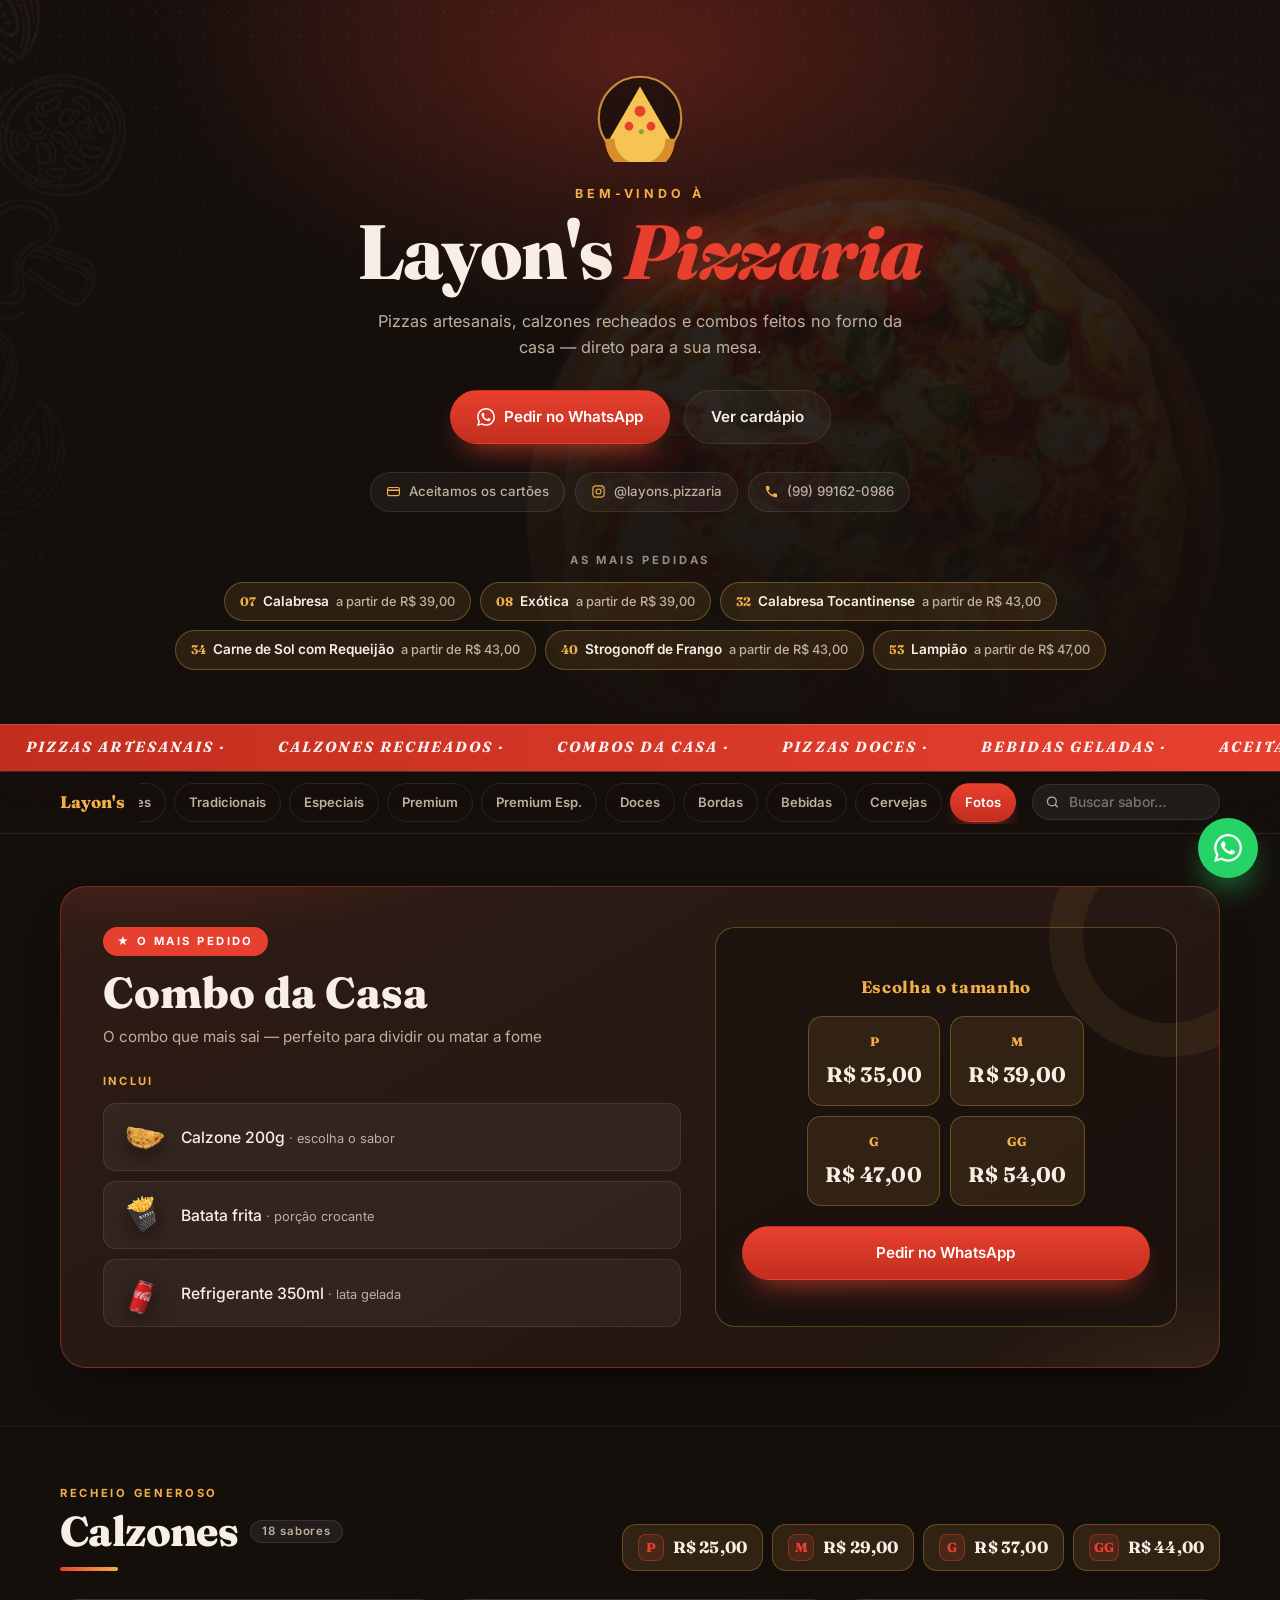
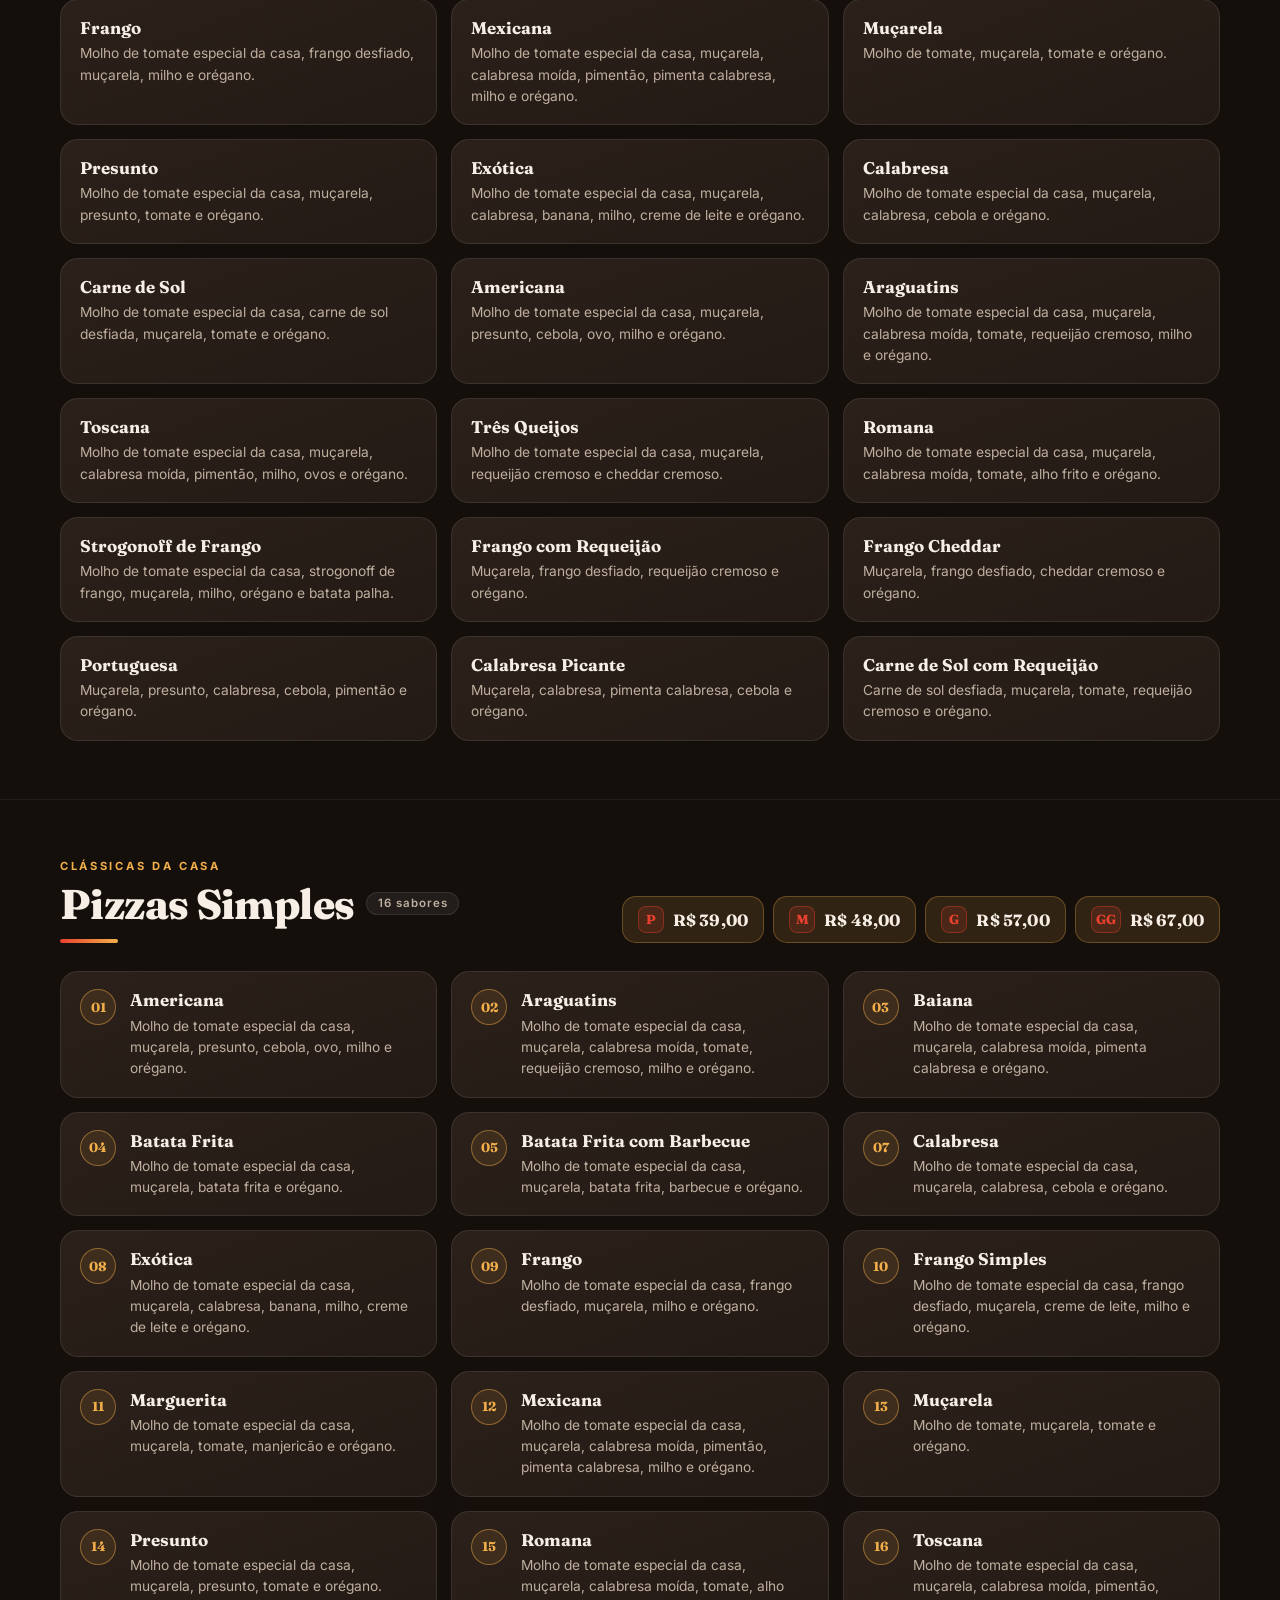
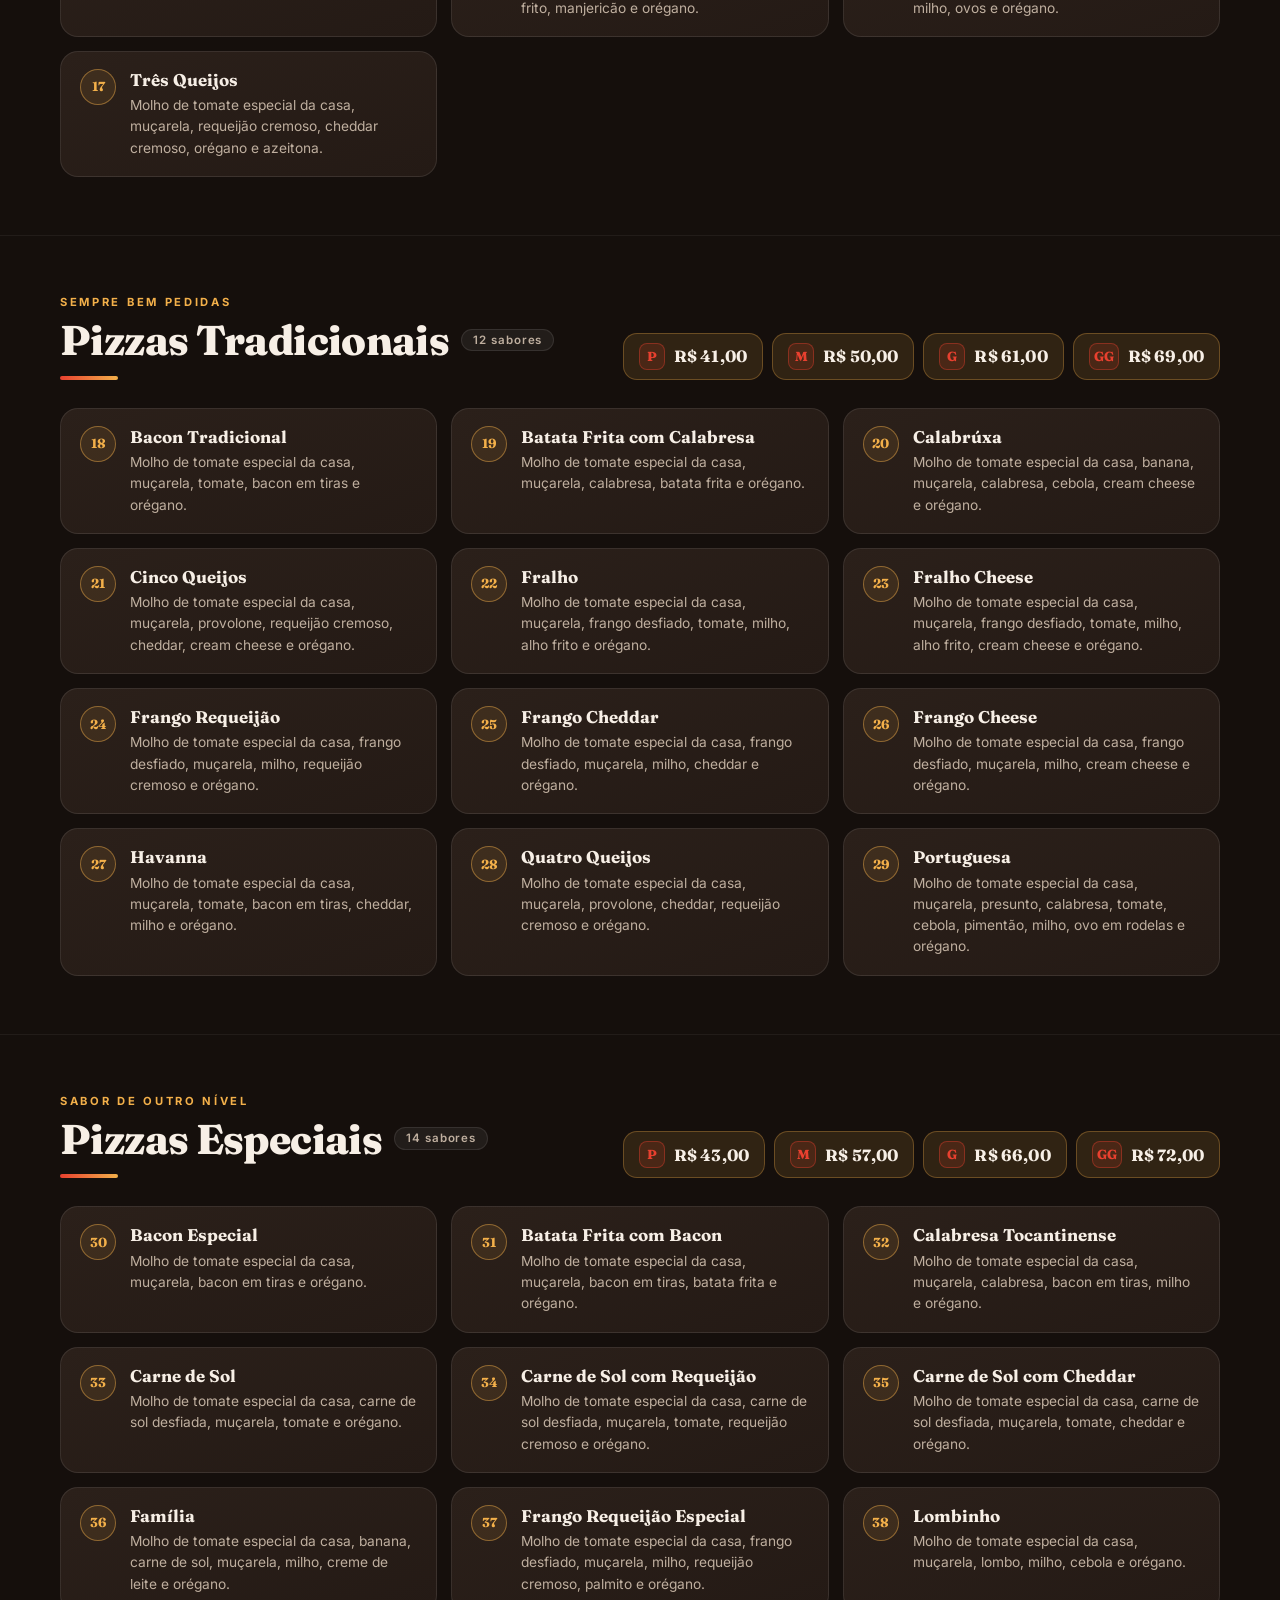
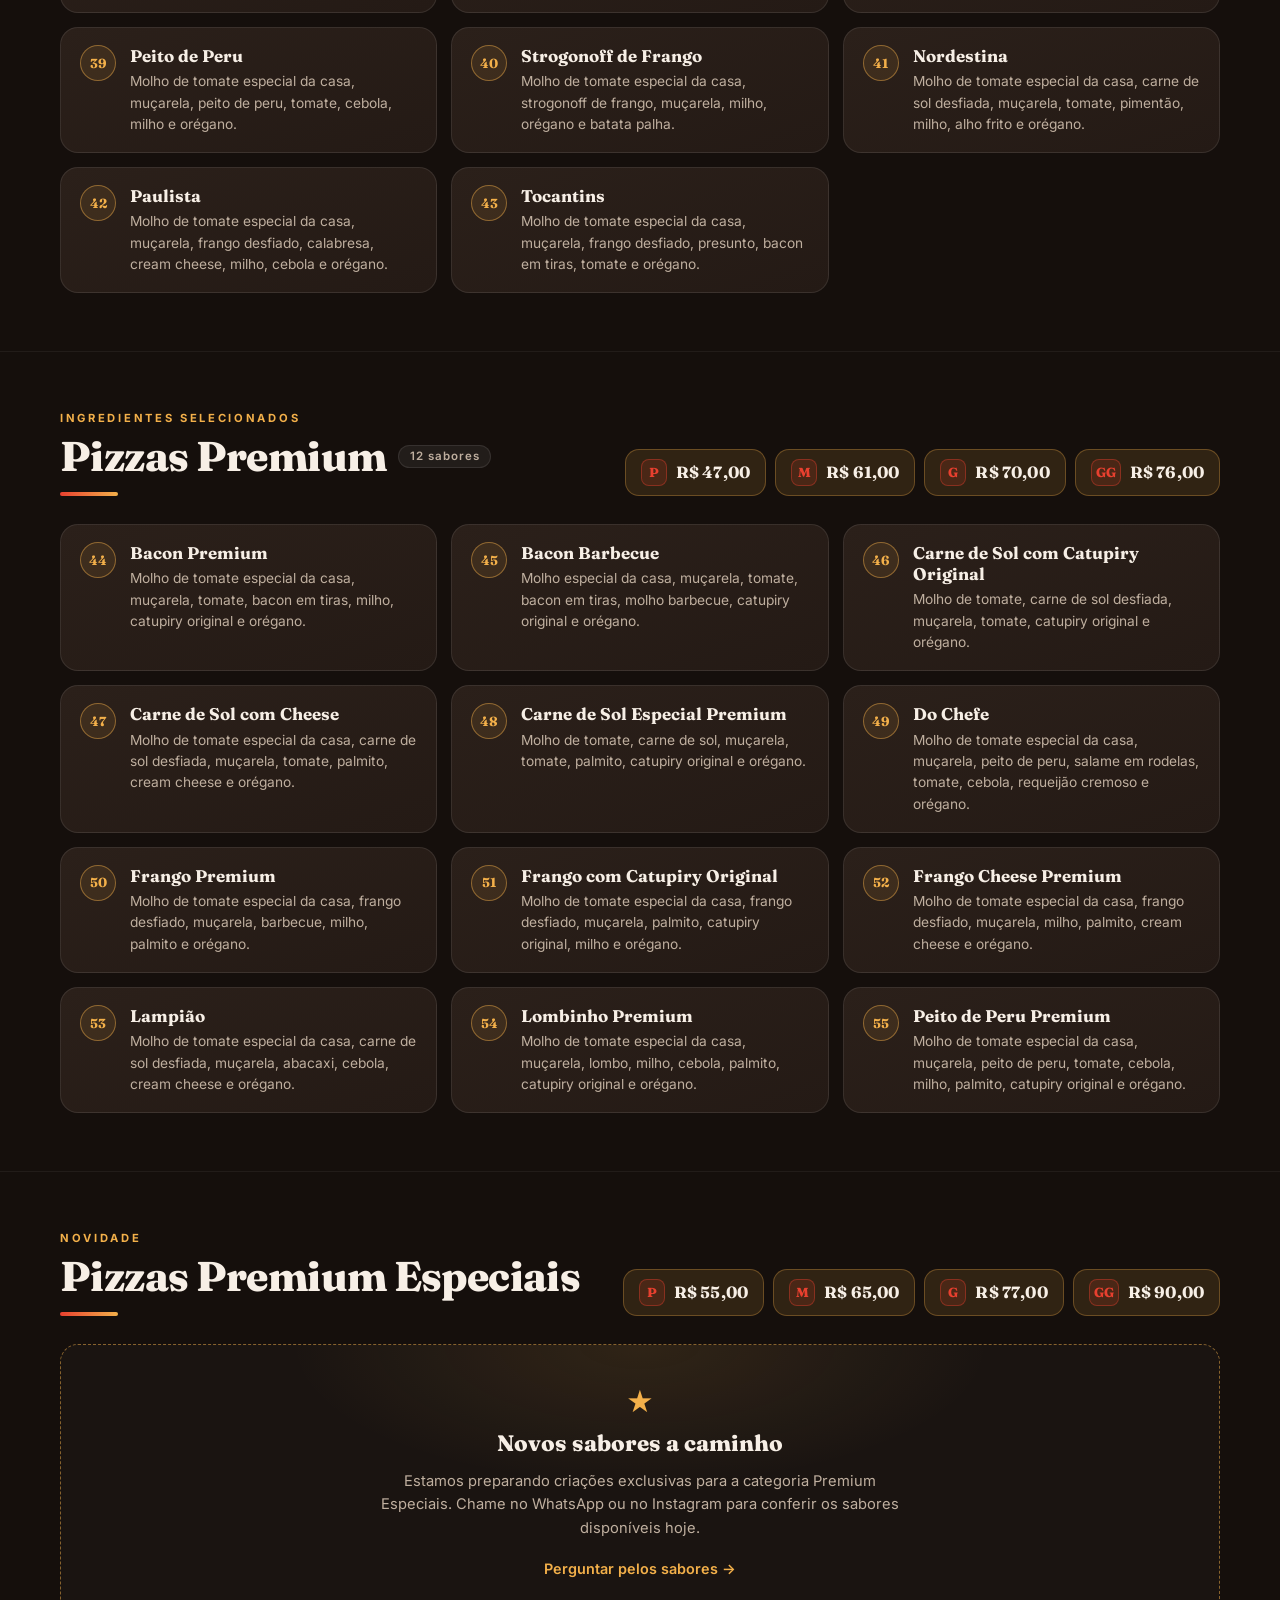
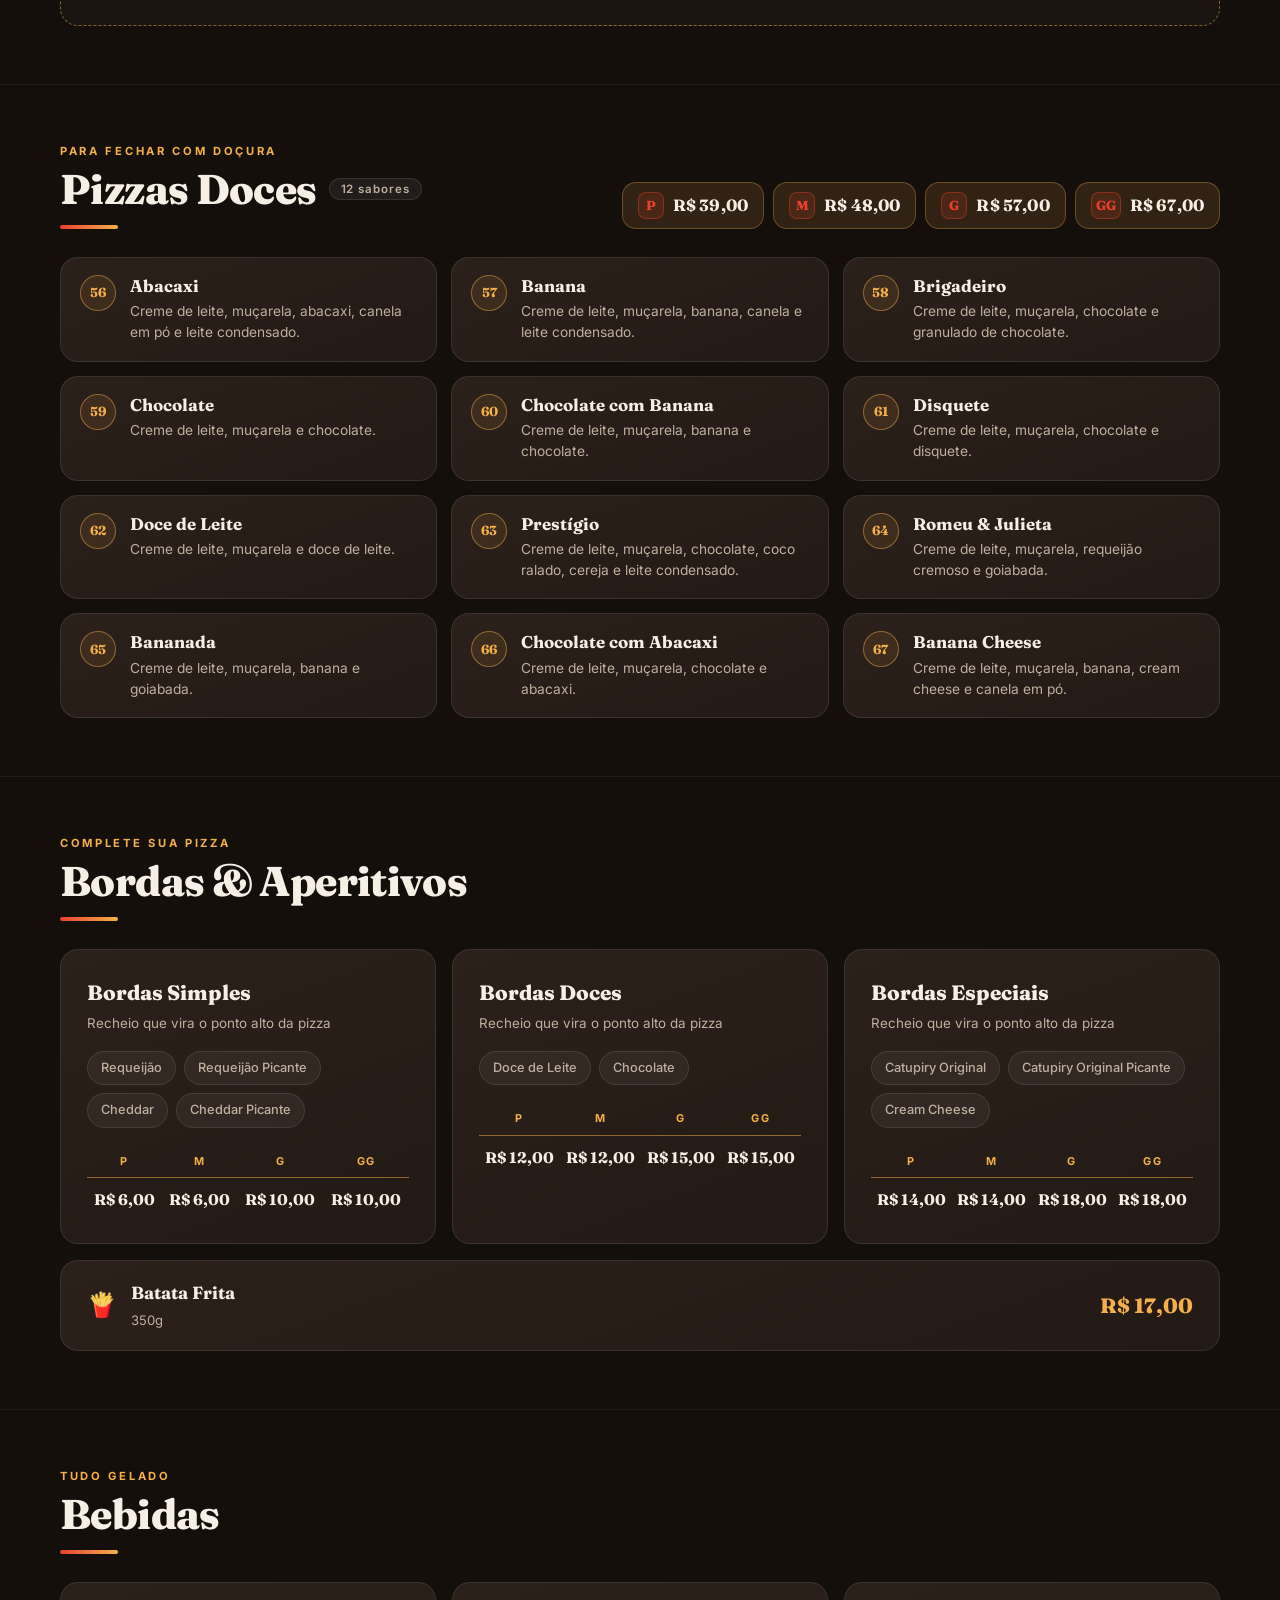
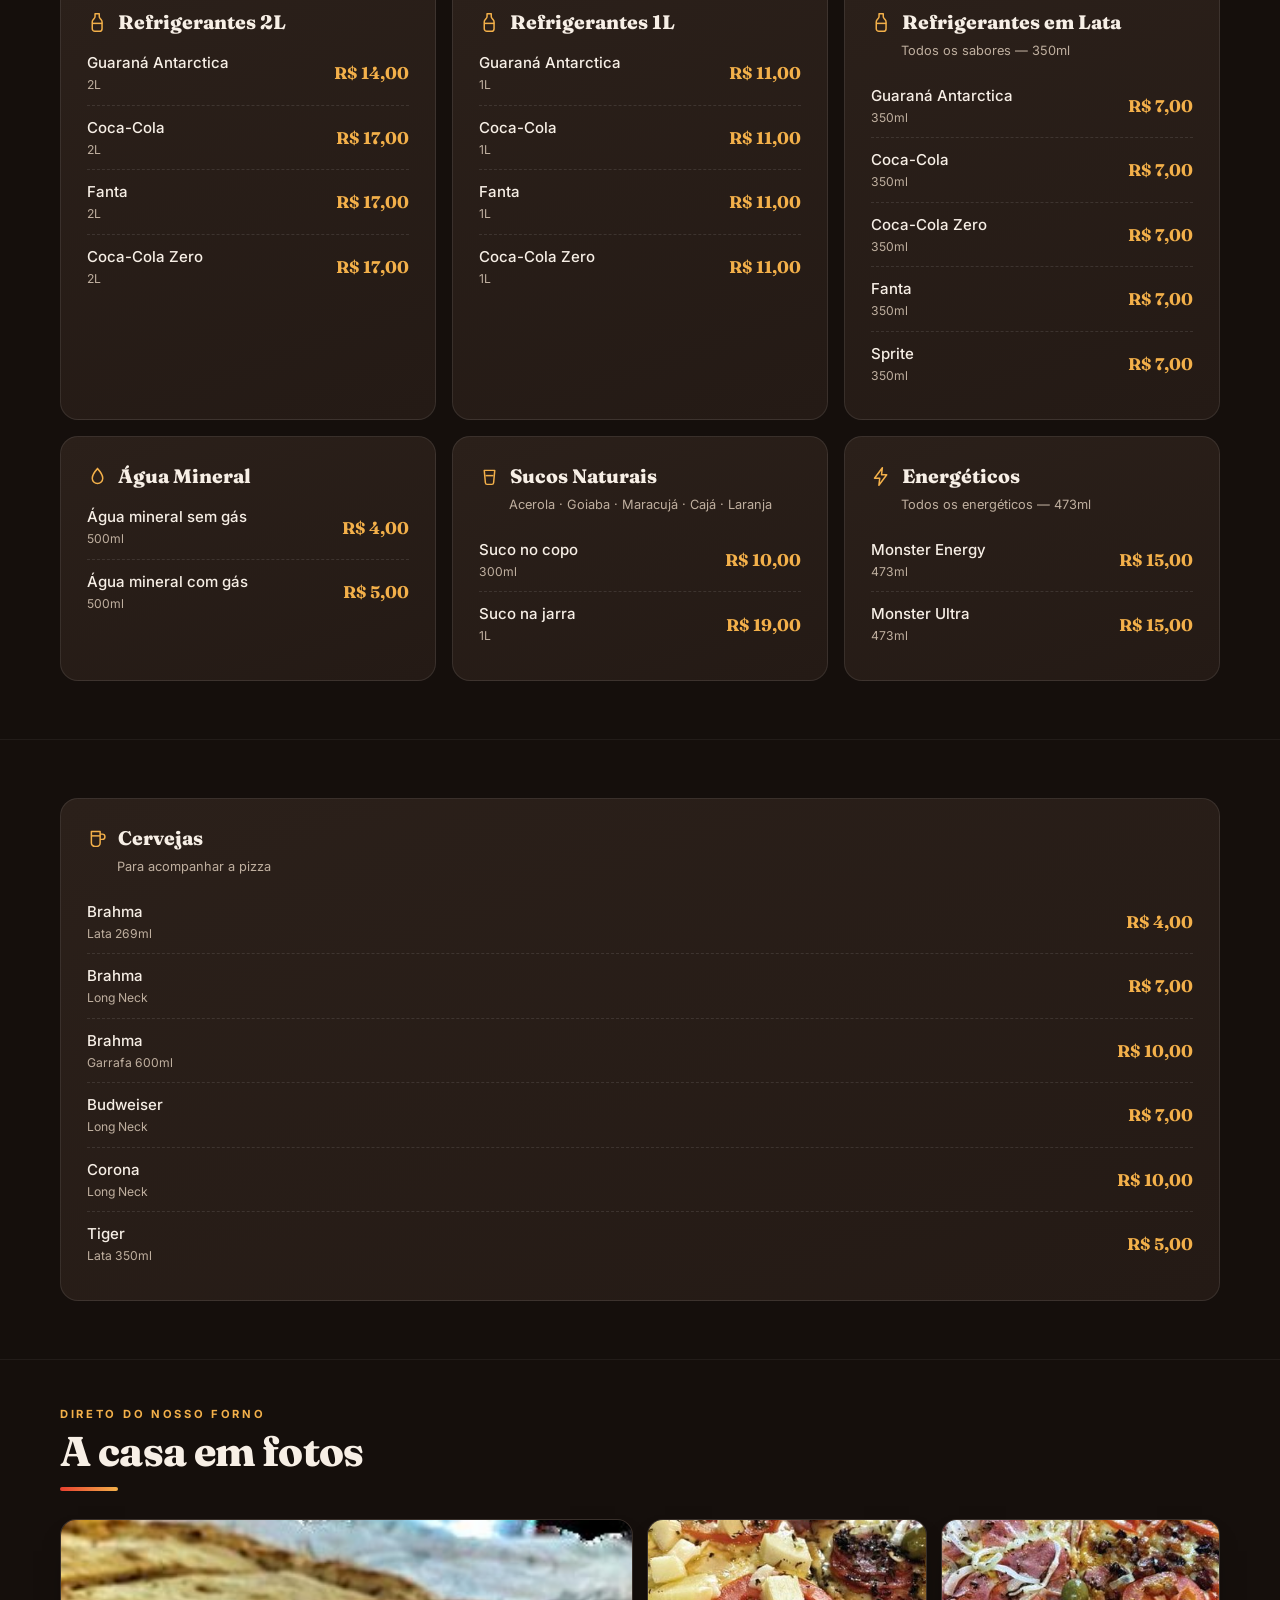
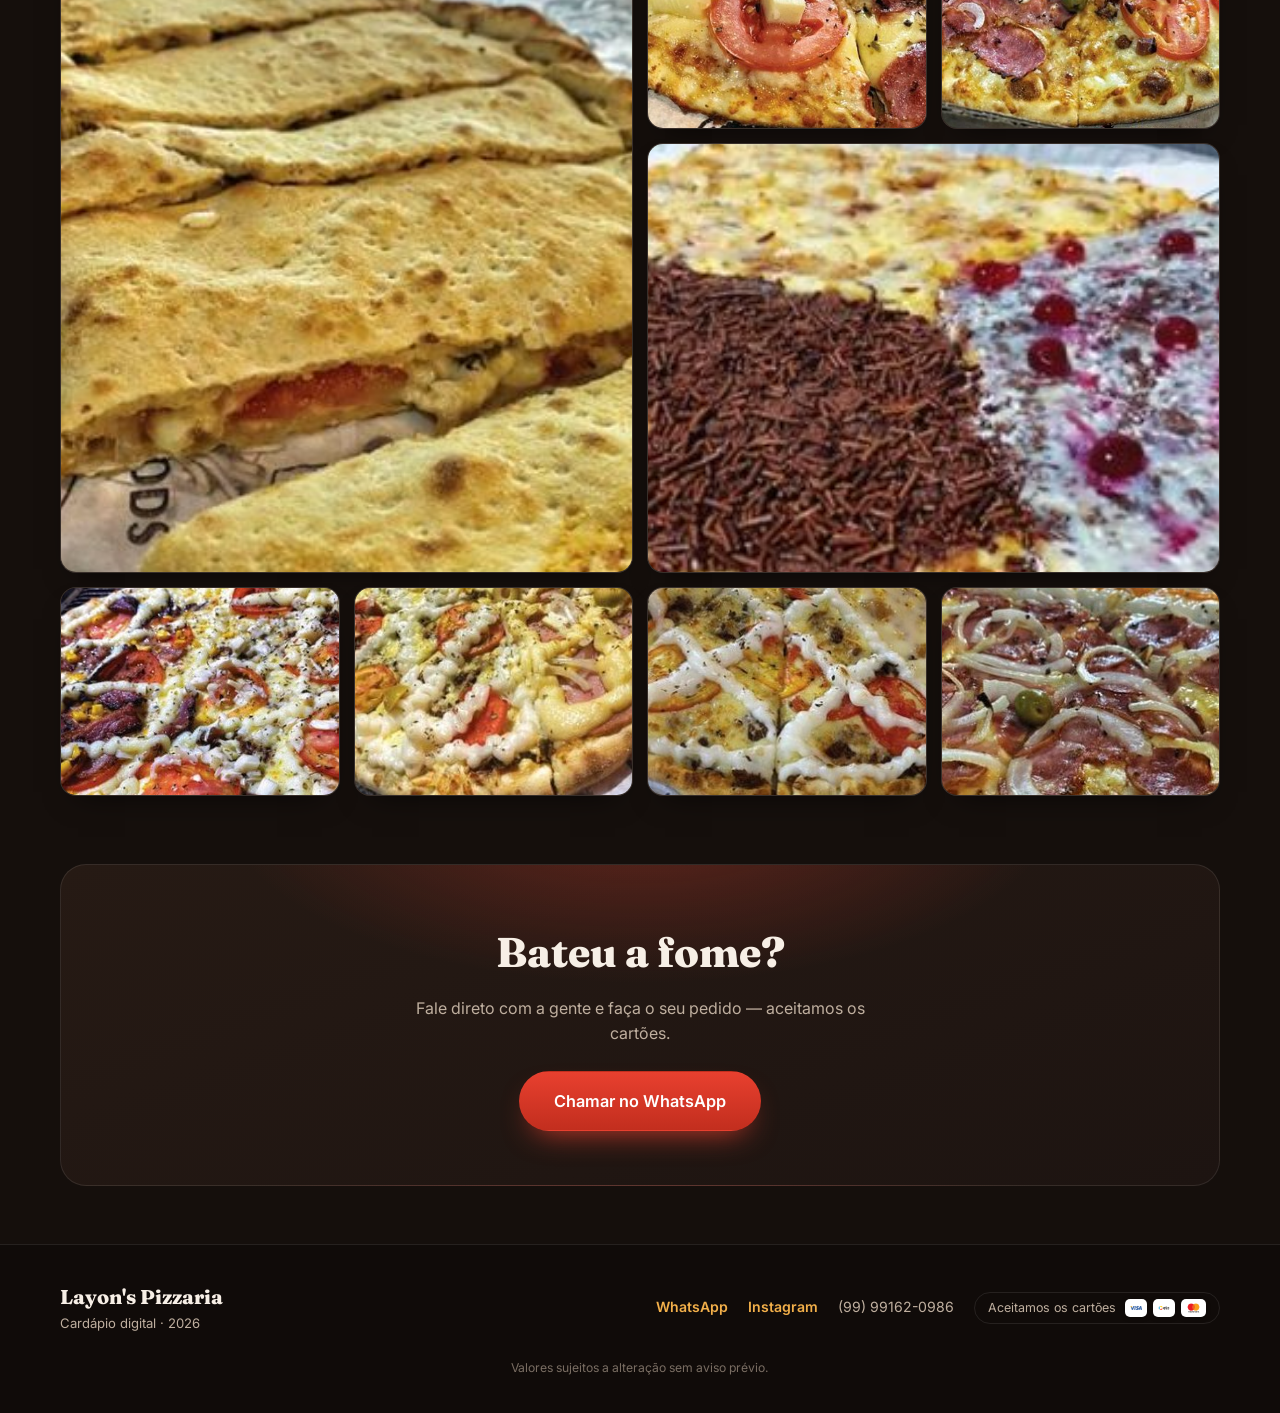
==== commit 819d0880: "Integra fotos do cardapio original: hero, galeria 'A casa em fotos', miniaturas do combo e logos de " ====
--- a/index.html
+++ b/index.html
@@ -18,6 +18,9 @@
 <body>
 
   <header class="hero" id="topo">
+    <div class="hero-photo" aria-hidden="true">
+      <img src="img/hero-pizza.jpg" alt="" fetchpriority="high">
+    </div>
     <div class="hero-glow" aria-hidden="true"></div>
     <div class="container hero-inner">
       <div class="brandmark" aria-hidden="true">
@@ -112,7 +115,13 @@
         <a id="footWhats" href="#" target="_blank" rel="noopener">WhatsApp</a>
         <a id="footInsta" href="#" target="_blank" rel="noopener">Instagram</a>
         <span id="footPhone">(99) 99162-0986</span>
-        <span class="footer-cards">Aceitamos os cartões</span>
+        <span class="footer-cards">Aceitamos os cartões
+          <span class="card-logos" aria-label="Visa, Elo e Mastercard">
+            <img src="img/visa.png" alt="Visa" loading="lazy">
+            <img src="img/elo.png" alt="Elo" loading="lazy">
+            <img src="img/mastercard.png" alt="Mastercard" loading="lazy">
+          </span>
+        </span>
       </div>
       <p class="footer-note">Valores sujeitos a alteração sem aviso prévio.</p>
     </div>
--- a/styles.css
+++ b/styles.css
@@ -75,6 +75,31 @@
   border-bottom: 1px solid var(--line);
 }
 
+.hero-photo {
+  position: absolute;
+  inset: 0;
+  z-index: 0;
+  pointer-events: none;
+}
+
+.hero-photo img {
+  width: 100%;
+  height: 100%;
+  object-fit: cover;
+  object-position: center 52%;
+  opacity: 0.34;
+  filter: saturate(1.15) contrast(1.02);
+}
+
+.hero-photo::after {
+  content: "";
+  position: absolute;
+  inset: 0;
+  background:
+    radial-gradient(760px 420px at 50% 8%, rgba(232, 64, 47, 0.28), transparent 62%),
+    linear-gradient(180deg, rgba(21, 15, 12, 0.62) 0%, rgba(21, 15, 12, 0.78) 46%, var(--bg) 98%);
+}
+
 .hero-glow {
   position: absolute;
   inset: 0;
@@ -803,6 +828,29 @@
   font-weight: 400;
 }
 
+.combo-list li .combo-name {
+  color: inherit;
+  font-size: inherit;
+  font-weight: inherit;
+}
+
+.combo-list li.has-thumb {
+  gap: 14px;
+  padding: 9px 15px;
+}
+
+.combo-list li.has-thumb::before {
+  display: none;
+}
+
+.combo-thumb {
+  width: 48px;
+  height: 48px;
+  object-fit: contain;
+  flex-shrink: 0;
+  filter: drop-shadow(0 7px 11px rgba(0, 0, 0, 0.5));
+}
+
 .combo-buy {
   display: flex;
   flex-direction: column;
@@ -1107,10 +1155,28 @@
 }
 
 .footer-cards {
+  display: inline-flex;
+  align-items: center;
+  gap: 9px;
   border: 1px solid var(--line);
   border-radius: 999px;
   padding: 5px 13px;
   font-size: 0.78rem;
+}
+
+.card-logos {
+  display: inline-flex;
+  align-items: center;
+  gap: 6px;
+}
+
+.card-logos img {
+  height: 18px;
+  width: auto;
+  padding: 3px 5px;
+  background: #fff;
+  border-radius: 5px;
+  box-shadow: 0 1px 4px rgba(0, 0, 0, 0.4);
 }
 
 .footer-note {
@@ -1163,6 +1229,73 @@
 }
 
 /* ------------------------------------------------------------
+   GALERIA — fotos
+   ------------------------------------------------------------ */
+.sec--gallery {
+  padding-top: 46px;
+}
+
+.gallery {
+  display: grid;
+  grid-template-columns: repeat(4, 1fr);
+  grid-auto-flow: row dense;
+  gap: 14px;
+}
+
+.g-item {
+  position: relative;
+  overflow: hidden;
+  aspect-ratio: 4 / 3;
+  border-radius: 16px;
+  border: 1px solid var(--line);
+  background: var(--panel);
+  box-shadow: 0 14px 30px -18px rgba(0, 0, 0, 0.8);
+}
+
+.g-item--0 {
+  grid-column: span 2;
+  grid-row: span 2;
+  aspect-ratio: auto;
+}
+
+.g-item--3 {
+  grid-column: span 2;
+}
+
+.g-item img {
+  width: 100%;
+  height: 100%;
+  object-fit: cover;
+  display: block;
+  transform: scale(1.05);
+  transition: transform 0.5s ease, filter 0.35s ease;
+  filter: saturate(1.06);
+}
+
+.g-item::after {
+  content: "";
+  position: absolute;
+  inset: 0;
+  background: linear-gradient(180deg, transparent 55%, rgba(21, 15, 12, 0.42));
+  opacity: 0;
+  transition: opacity 0.35s ease;
+  pointer-events: none;
+}
+
+.g-item:hover img {
+  transform: scale(1.12);
+  filter: saturate(1.18) brightness(1.05);
+}
+
+.g-item:hover::after {
+  opacity: 1;
+}
+
+.g-item:hover {
+  border-color: rgba(243, 176, 74, 0.55);
+}
+
+/* ------------------------------------------------------------
    RESPONSIVO
    ------------------------------------------------------------ */
 @media (max-width: 900px) {
@@ -1221,6 +1354,39 @@
 
   .mo-chip span {
     display: none;
+  }
+
+  .gallery {
+    grid-template-columns: repeat(2, 1fr);
+    gap: 10px;
+  }
+
+  .g-item--0,
+  .g-item--3 {
+    grid-column: span 2;
+    grid-row: span 1;
+  }
+
+  .g-item--0 {
+    aspect-ratio: 16 / 10;
+  }
+
+  .combo-list li.has-thumb {
+    gap: 12px;
+    padding: 8px 13px;
+  }
+
+  .combo-thumb {
+    width: 42px;
+    height: 42px;
+  }
+
+  .footer-cards {
+    flex-wrap: wrap;
+    justify-content: center;
+    border: none;
+    padding: 0;
+    gap: 8px;
   }
 
   .footer-inner {
@@ -1696,4 +1862,81 @@
   .footer-cards {
     border-color: #e0d5c8;
   }
-}
+
+  .card-logos img {
+    height: 14px;
+    padding: 2px 4px;
+    box-shadow: none;
+    border: 1px solid #e6dcd1;
+    print-color-adjust: exact;
+    -webkit-print-color-adjust: exact;
+  }
+
+  /* --- Foto da capa --- */
+  .hero-photo img {
+    opacity: 0.17;
+    object-position: center 32%;
+  }
+
+  .hero-photo::after {
+    background: linear-gradient(
+      180deg,
+      rgba(255, 255, 255, 0.5) 0%,
+      rgba(255, 255, 255, 0.74) 40%,
+      rgba(255, 255, 255, 0.9) 75%,
+      #fff 96%
+    );
+    print-color-adjust: exact;
+    -webkit-print-color-adjust: exact;
+  }
+
+  /* --- Combo: miniaturas --- */
+  .combo-list li.has-thumb {
+    gap: 3.5mm;
+    padding: 2mm 3mm;
+  }
+
+  .combo-thumb {
+    width: 11mm;
+    height: 11mm;
+    filter: none;
+  }
+
+  /* --- Galeria: página de fotos --- */
+  .sec--gallery {
+    padding-top: 4mm;
+  }
+
+  .gallery {
+    grid-template-columns: repeat(4, 1fr);
+    gap: 3mm;
+  }
+
+  .g-item {
+    aspect-ratio: 4 / 3;
+    border-radius: 3mm;
+    border: 1px solid #e6dcd1;
+    background: #fff;
+    box-shadow: none;
+    break-inside: avoid;
+    page-break-inside: avoid;
+  }
+
+  .g-item--0 {
+    grid-column: span 2;
+    grid-row: span 2;
+    aspect-ratio: auto;
+  }
+
+  .g-item--3 {
+    grid-column: span 2;
+  }
+
+  .g-item::after {
+    display: none;
+  }
+
+  .g-item:hover img {
+    transform: none;
+  }
+}
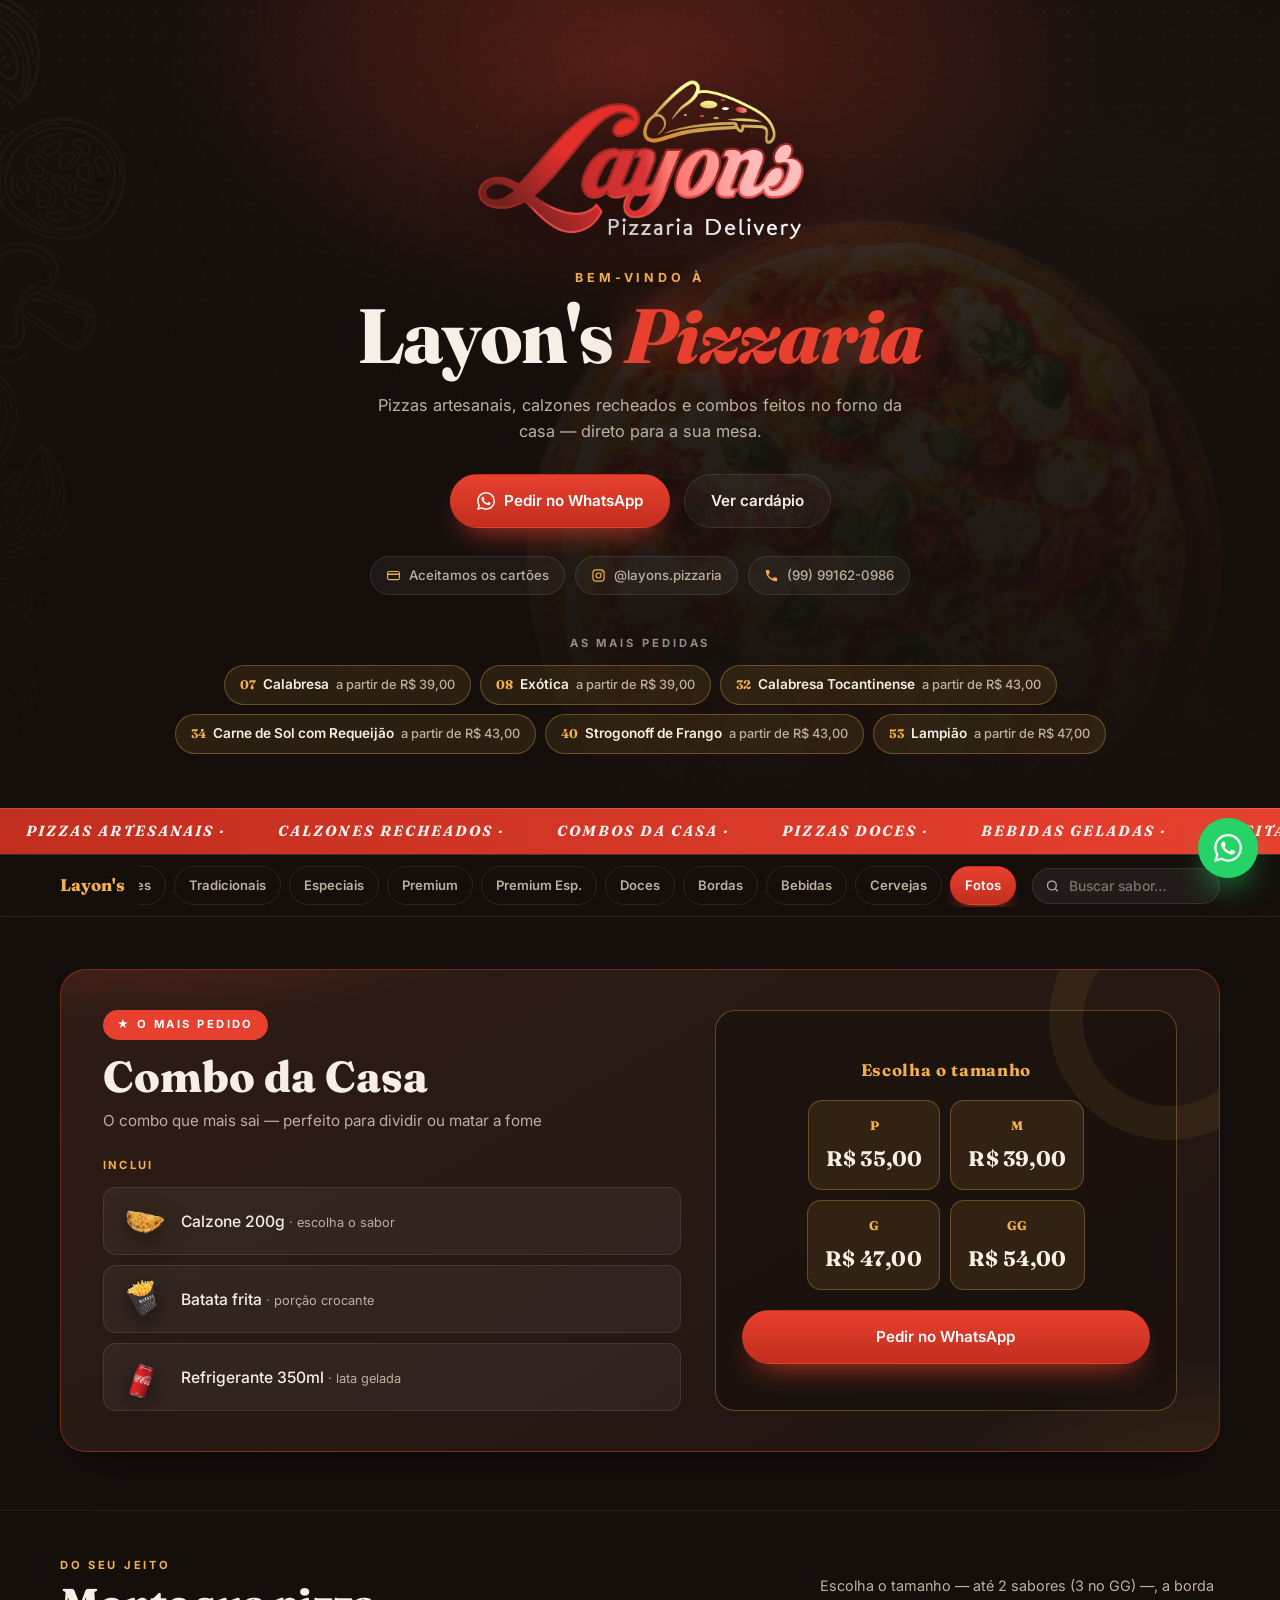
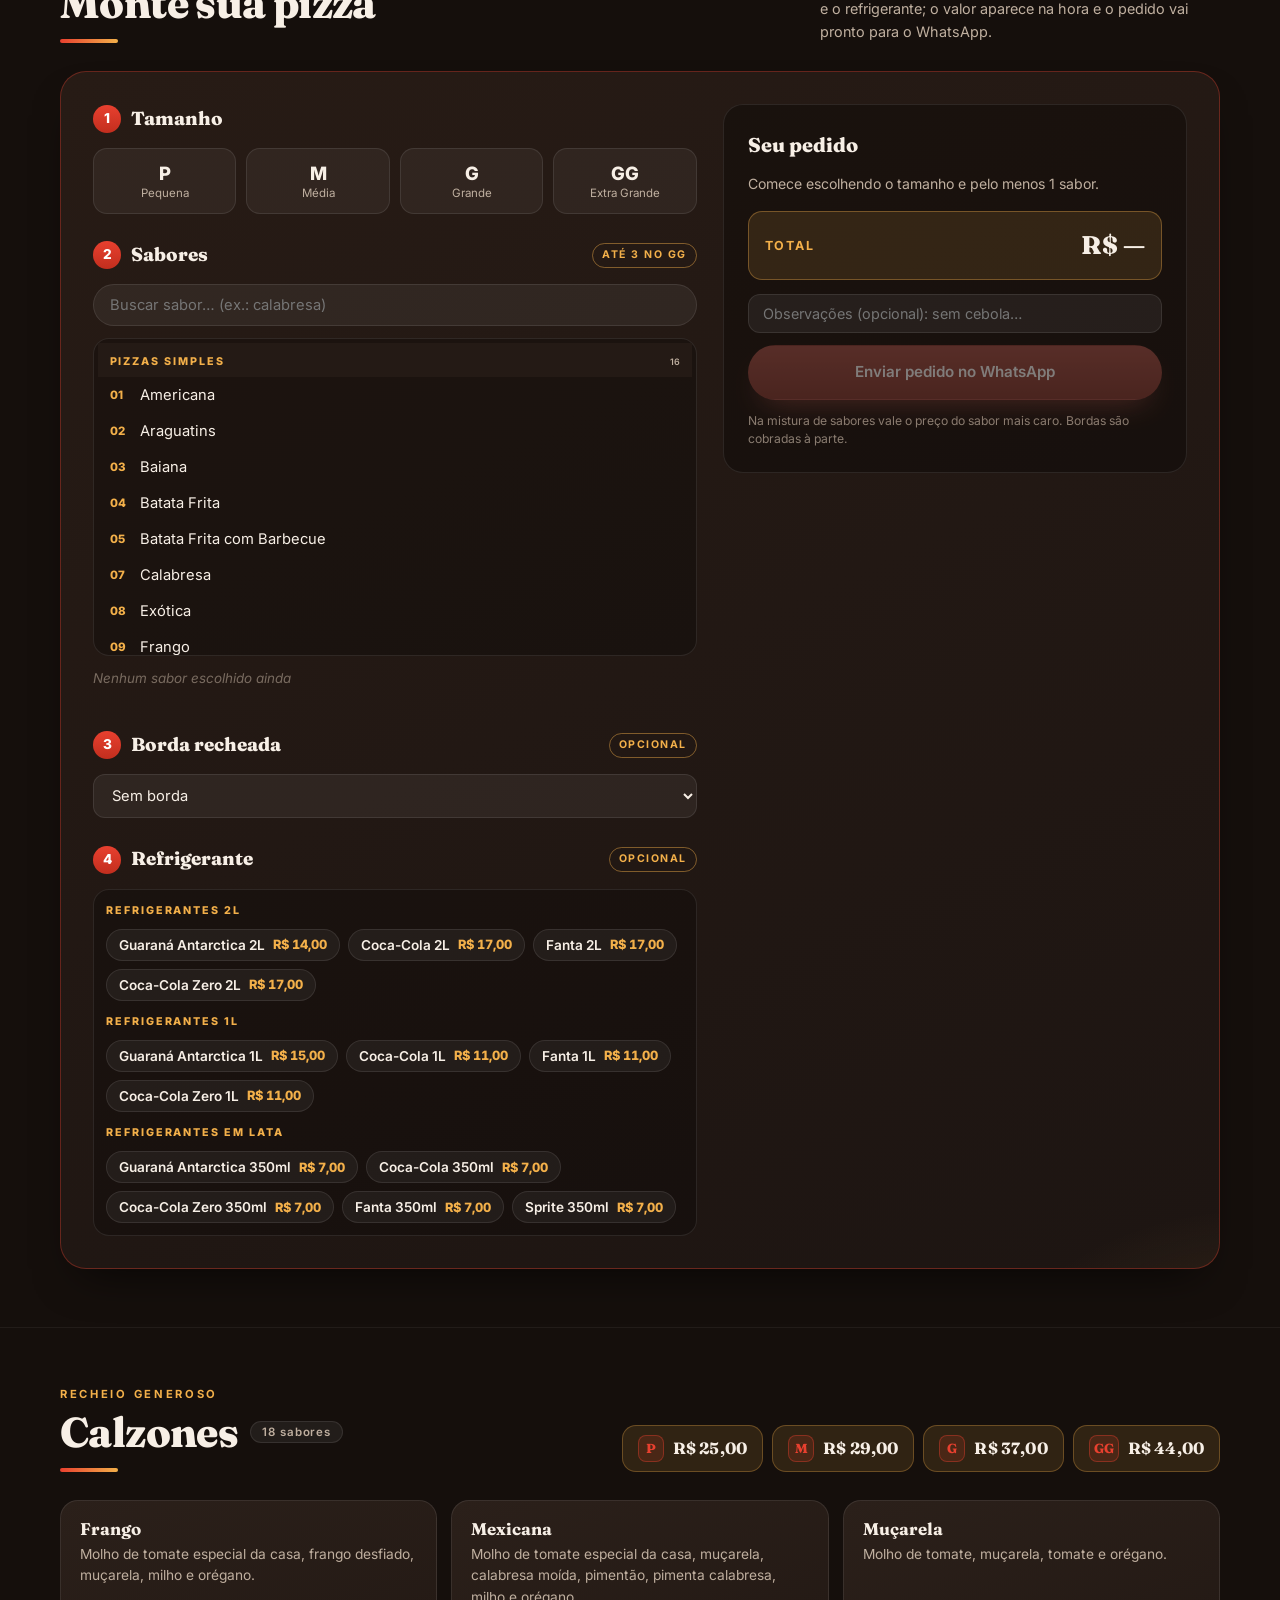
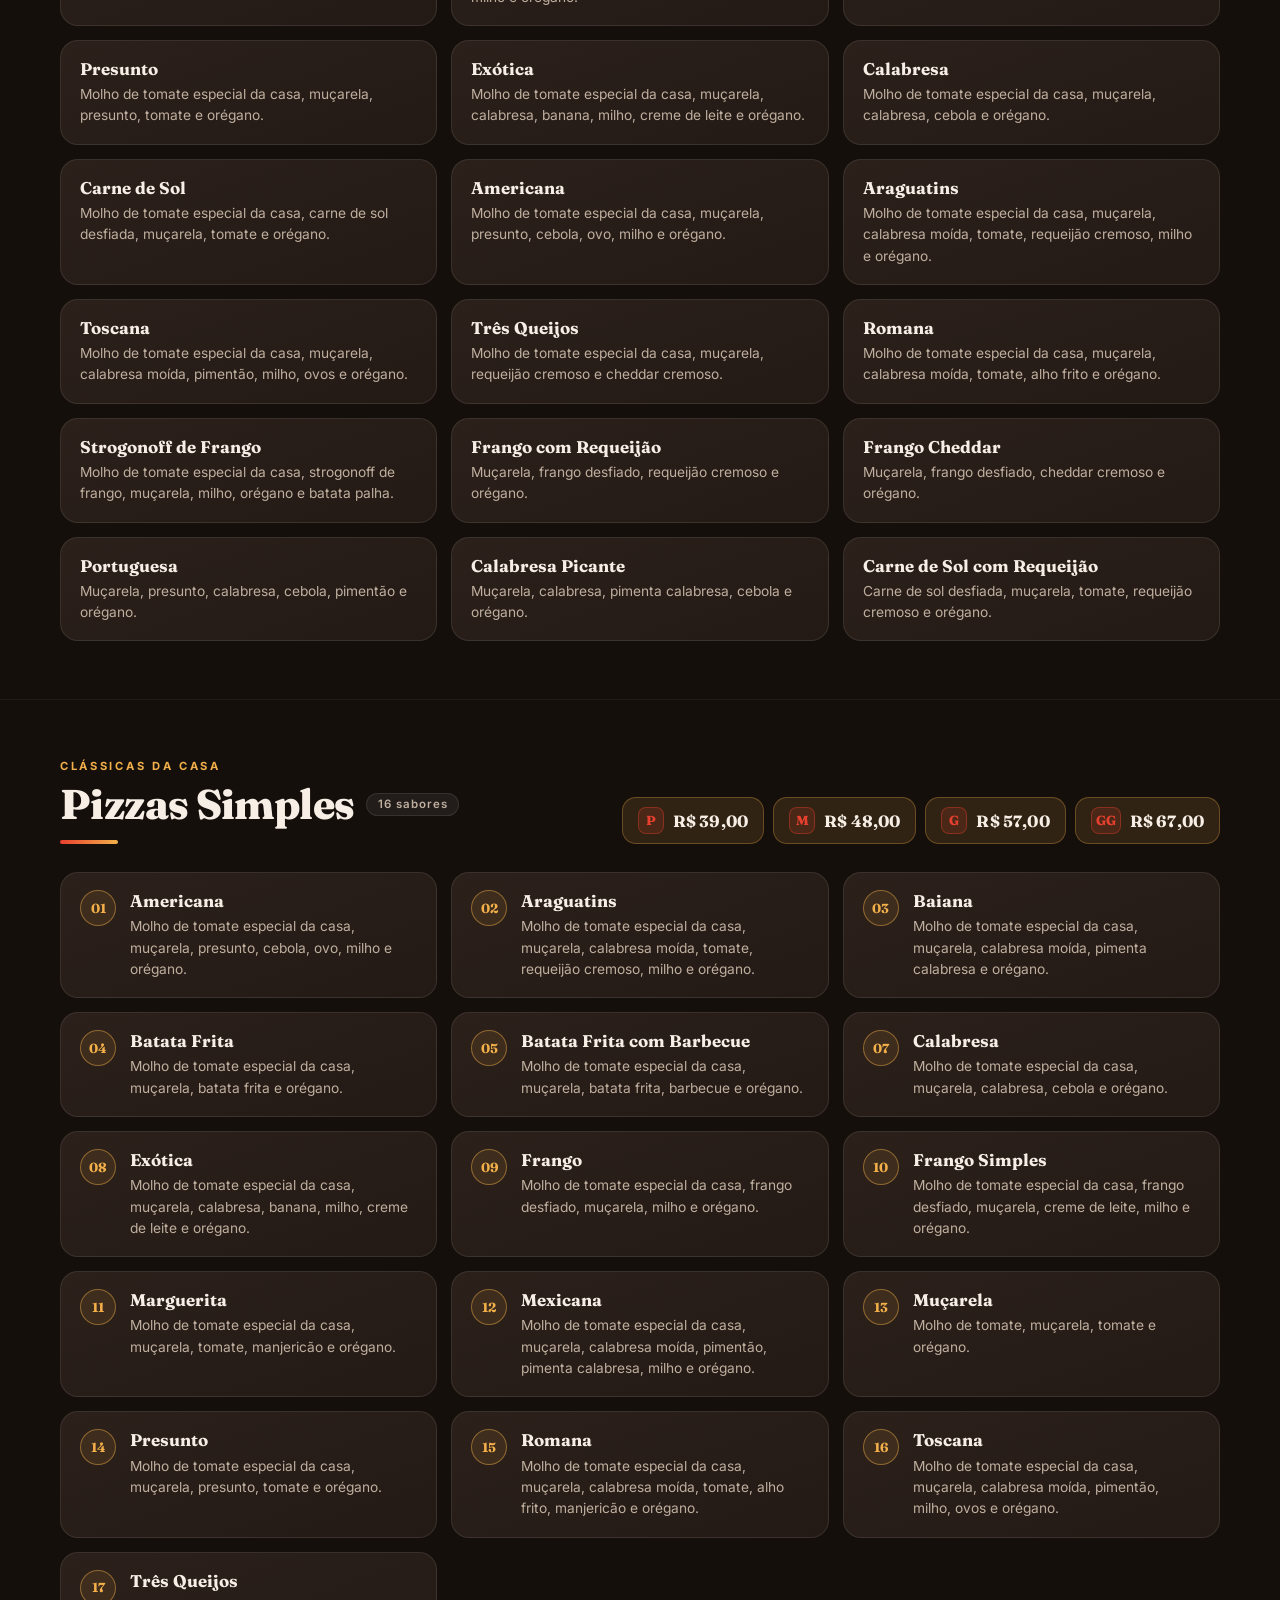
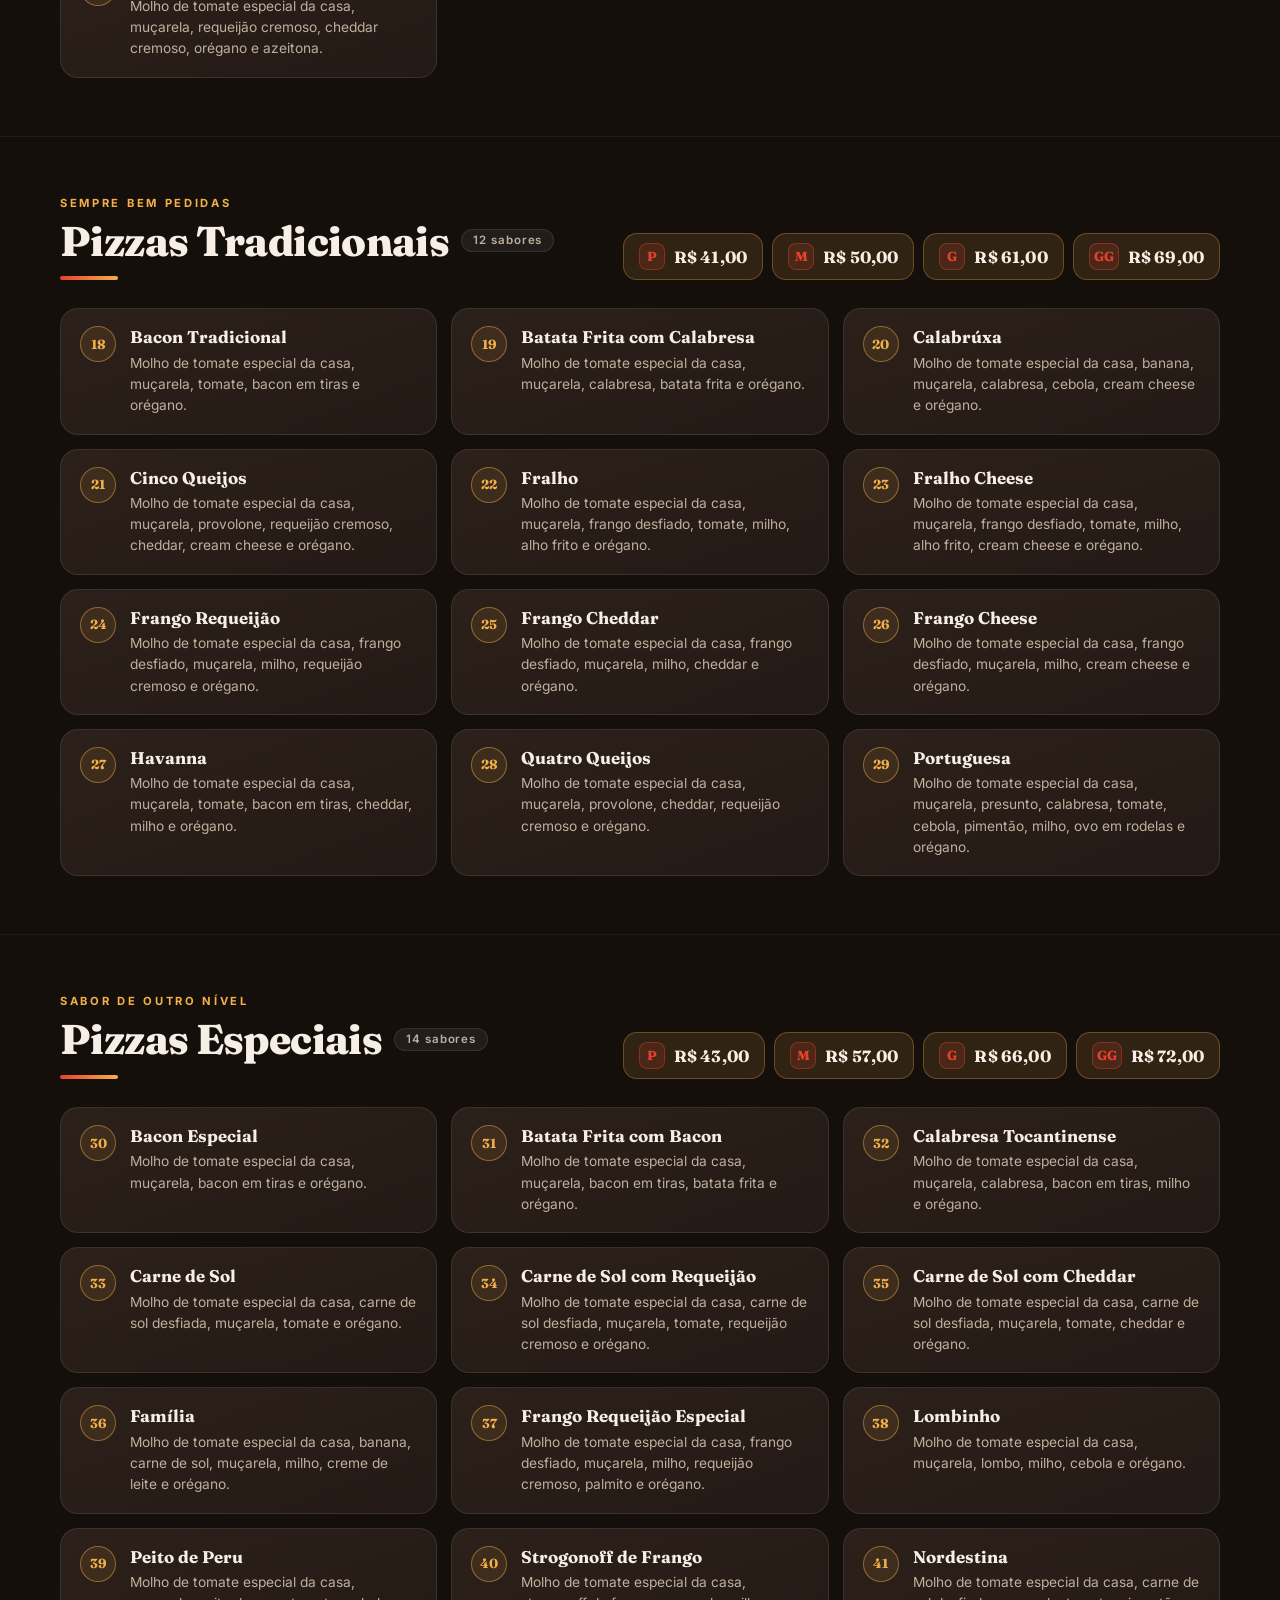
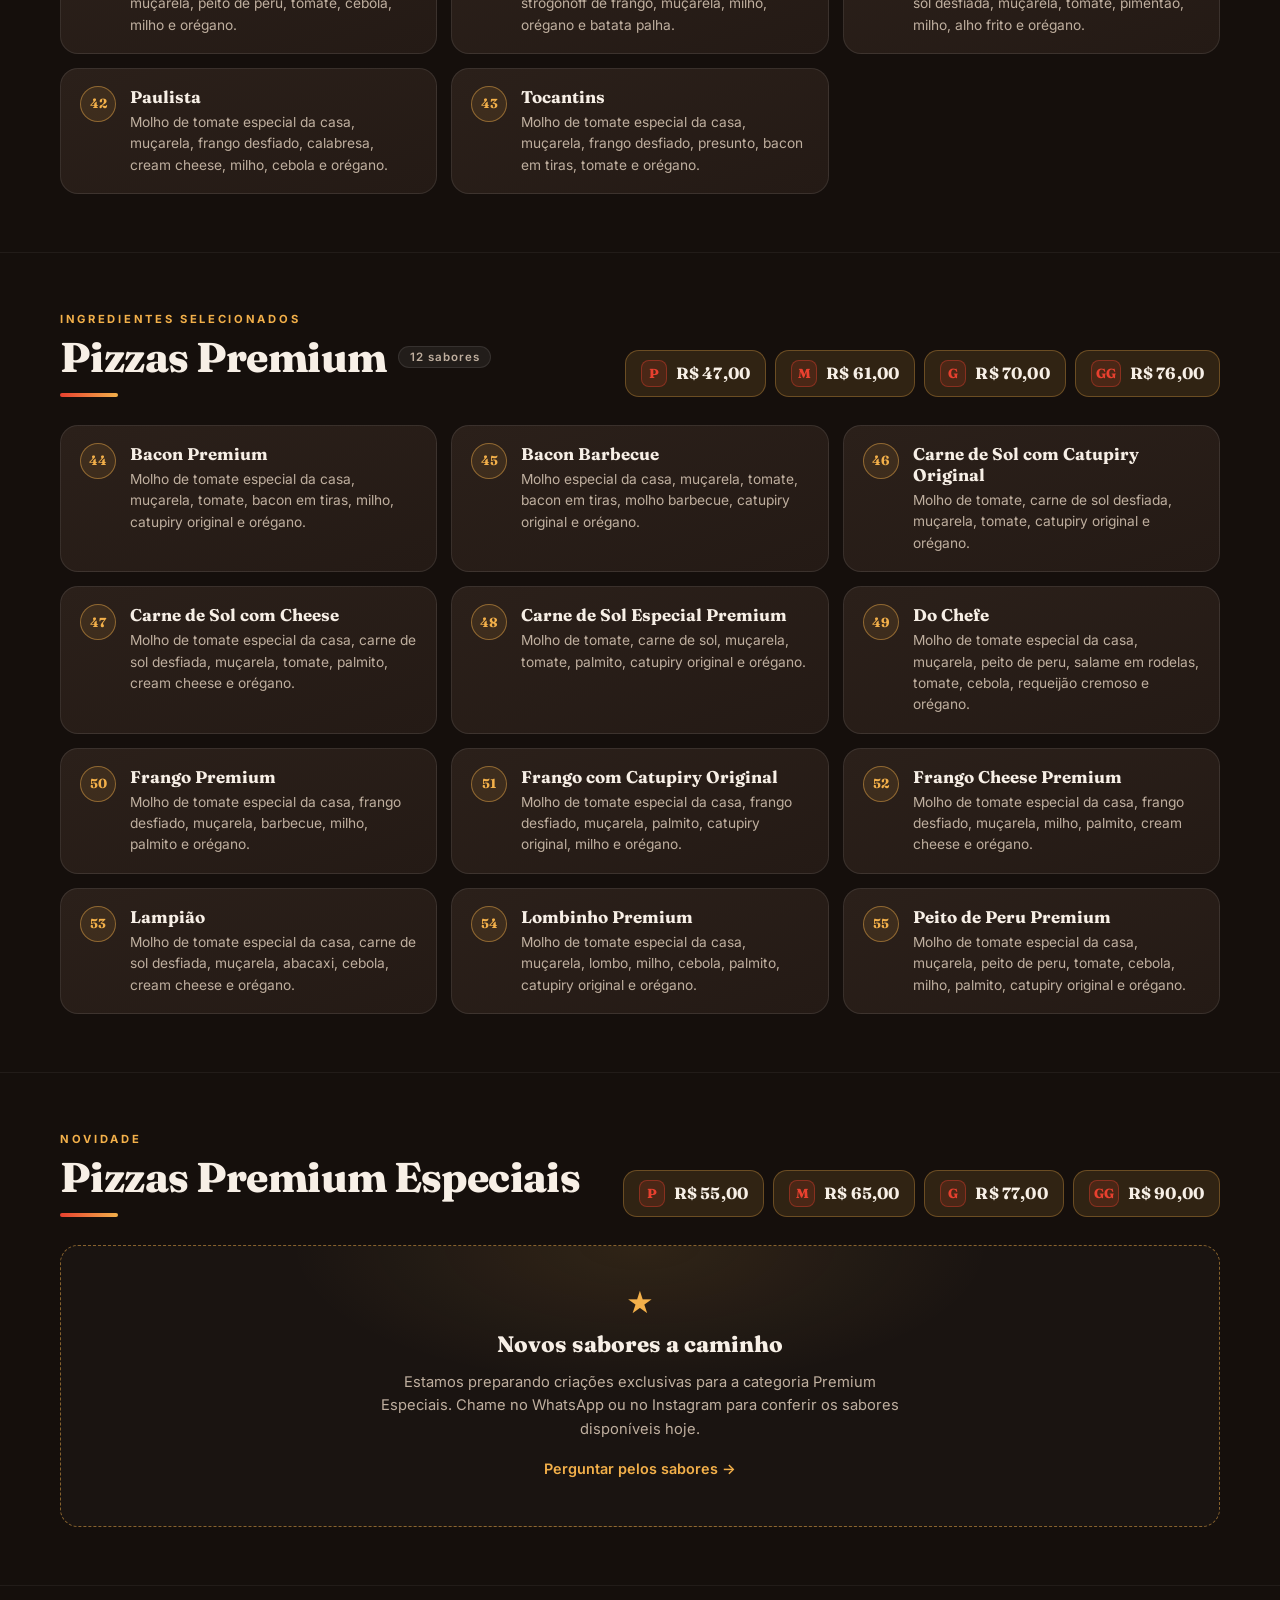
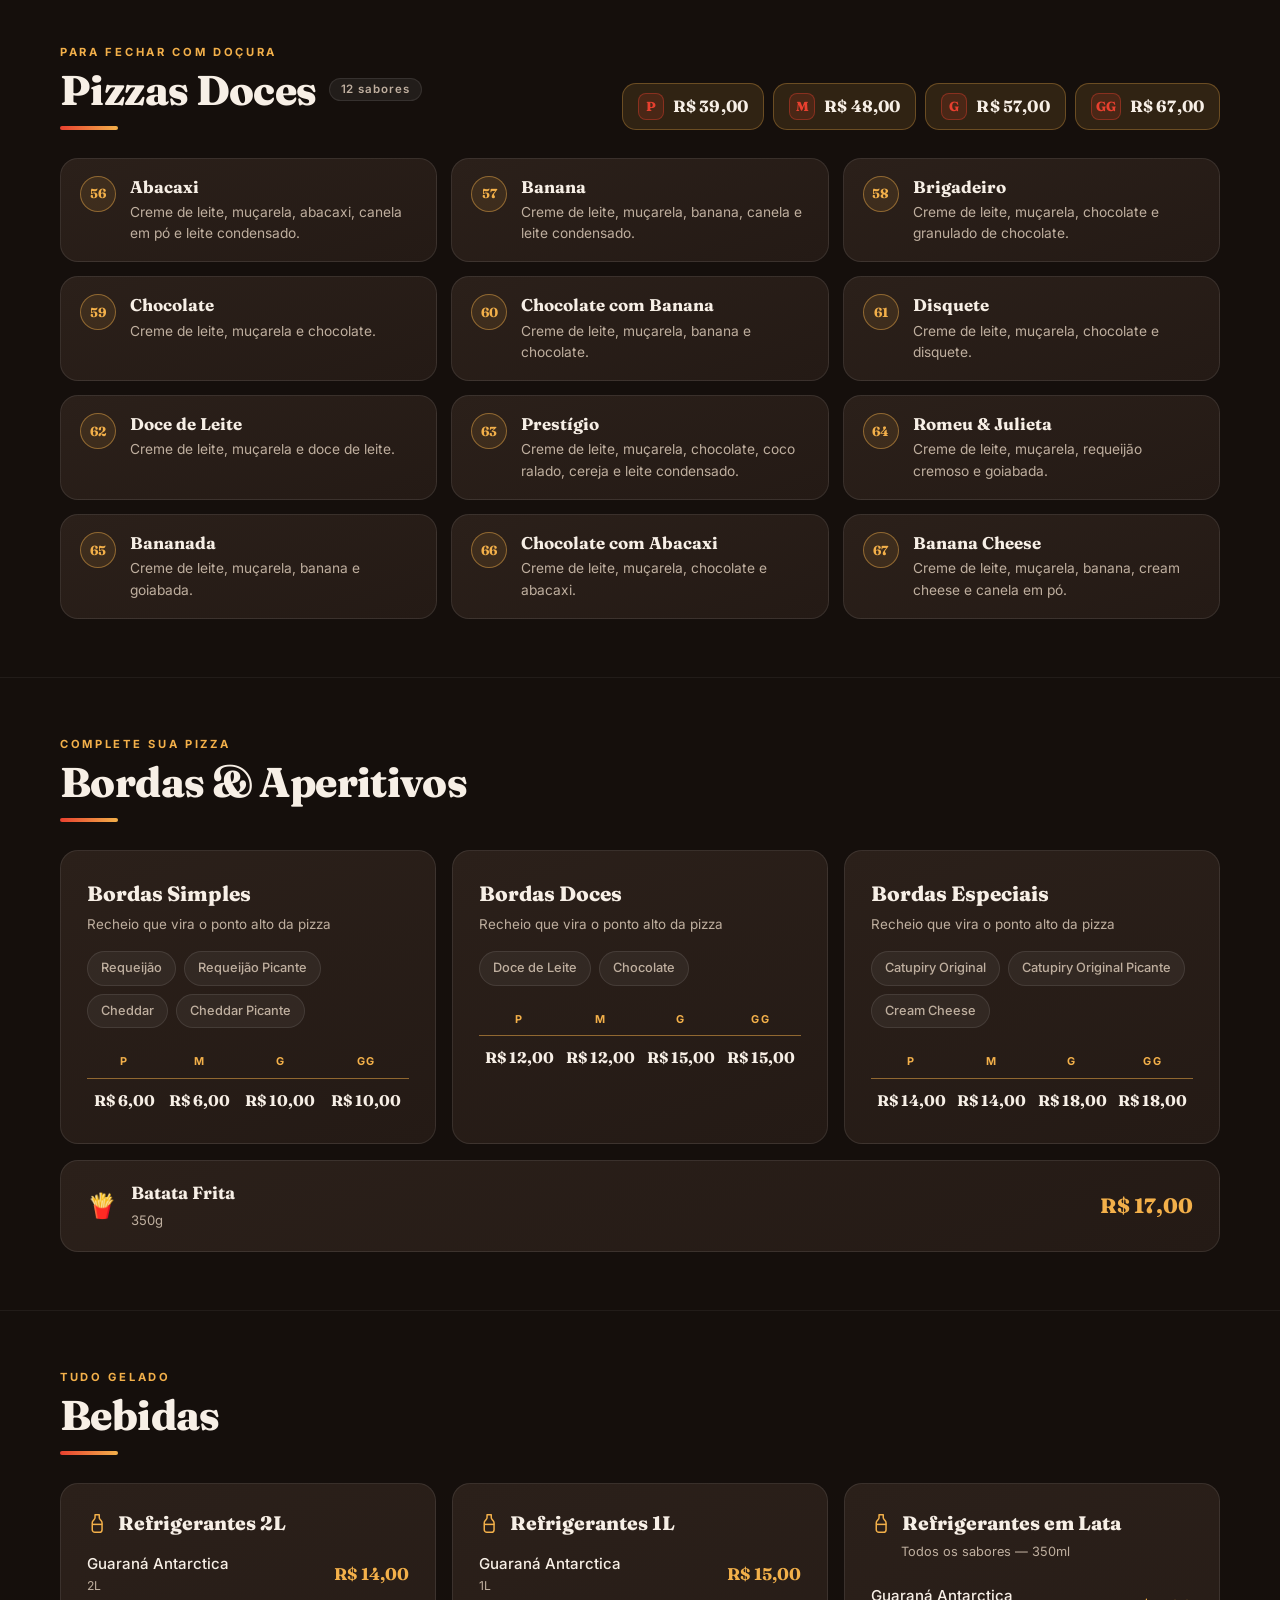
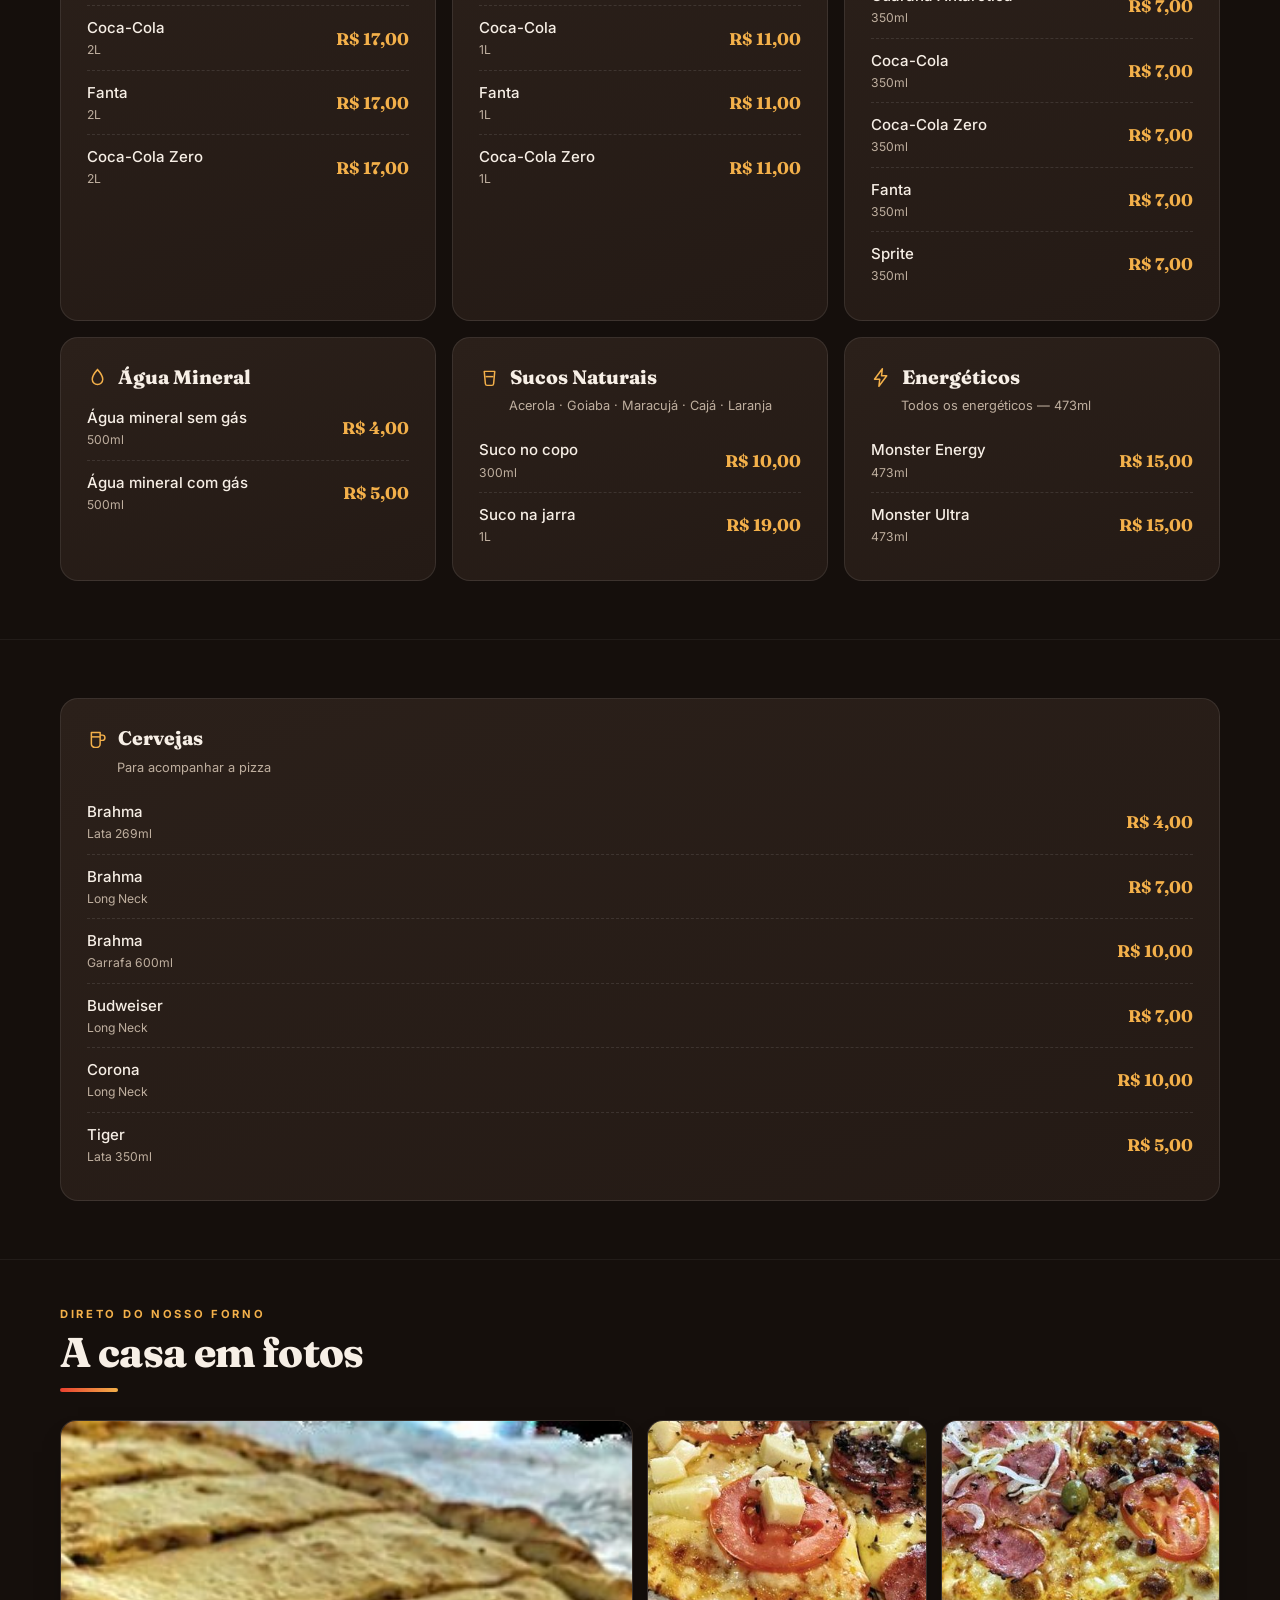
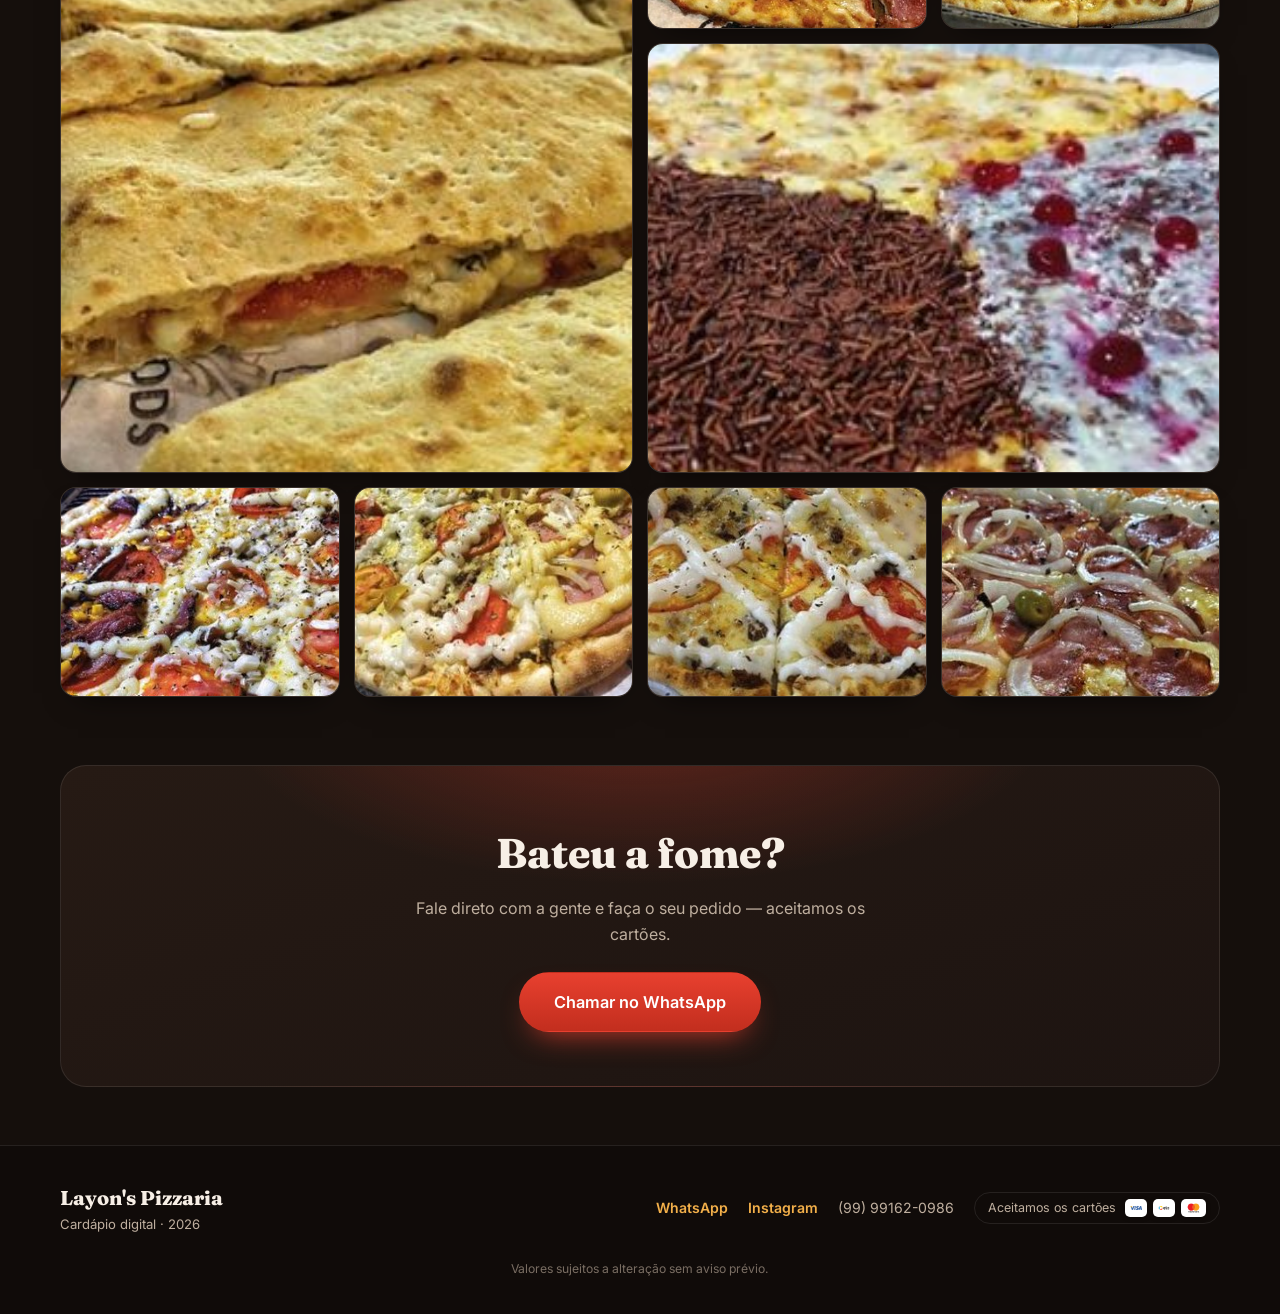
==== commit 24d8fe7d: "Troca marca SVG pela logo original da Layon's (extraida do PDF do cardapio)" ====
--- a/index.html
+++ b/index.html
@@ -9,7 +9,7 @@
   <meta property="og:title" content="Layon's Pizzaria — Cardápio Digital 2026">
   <meta property="og:description" content="Pizzas artesanais, calzones, combos e bebidas. Confira os valores e peça pelo WhatsApp.">
   <meta property="og:type" content="restaurant.menu">
-  <link rel="icon" href="data:image/svg+xml,%3Csvg xmlns='http://www.w3.org/2000/svg' viewBox='0 0 64 64'%3E%3Crect width='64' height='64' rx='14' fill='%23150f0c'/%3E%3Cpath d='M54 47A22 22 0 0 1 10 47L32 9Z' fill='%23f6c453'/%3E%3Cpath d='M54 47A22 22 0 0 1 10 47' fill='none' stroke='%23d98e2b' stroke-width='7'/%3E%3Ccircle cx='32' cy='27' r='4' fill='%23e8402f'/%3E%3Ccircle cx='24' cy='38' r='3.2' fill='%23e8402f'/%3E%3Ccircle cx='40' cy='38' r='3.2' fill='%23e8402f'/%3E%3C/svg%3E">
+  <link rel="icon" type="image/png" href="img/favicon.png">
   <link rel="preconnect" href="https://fonts.googleapis.com">
   <link rel="preconnect" href="https://fonts.gstatic.com" crossorigin>
   <link href="https://fonts.googleapis.com/css2?family=Fraunces:ital,opsz,wght@0,9..144,500..900;1,9..144,500..900&family=Inter:wght@400;500;600;700&display=swap" rel="stylesheet">
@@ -23,16 +23,8 @@
     </div>
     <div class="hero-glow" aria-hidden="true"></div>
     <div class="container hero-inner">
-      <div class="brandmark" aria-hidden="true">
-        <svg viewBox="0 0 64 64" fill="none">
-          <circle cx="32" cy="32" r="30" class="bm-ring"/>
-          <path d="M54 47A22 22 0 0 1 10 47L32 9Z" fill="#f6c453"/>
-          <path d="M54 47A22 22 0 0 1 10 47" stroke="#d98e2b" stroke-width="7"/>
-          <circle cx="32" cy="27" r="4" fill="#e8402f"/>
-          <circle cx="24" cy="38" r="3.2" fill="#e8402f"/>
-          <circle cx="40" cy="38" r="3.2" fill="#e8402f"/>
-          <circle cx="33" cy="42" r="1.8" fill="#7fa33f"/>
-        </svg>
+      <div class="brandmark">
+        <img src="img/logo.png" alt="Layon's Pizzaria Delivery" width="930" height="470" fetchpriority="high">
       </div>
       <p class="kicker">Bem-vindo à</p>
       <h1>Layon's <em>Pizzaria</em></h1>
--- a/styles.css
+++ b/styles.css
@@ -115,21 +115,16 @@
 }
 
 .brandmark {
-  width: 88px;
-  height: 88px;
+  width: min(340px, 78vw);
   margin: 0 auto 22px;
   animation: floaty 5s ease-in-out infinite;
 }
 
-.brandmark svg {
+.brandmark img {
+  display: block;
   width: 100%;
-  height: 100%;
-}
-
-.bm-ring {
-  fill: rgba(21, 15, 12, 0.72);
-  stroke: rgba(243, 176, 74, 0.75);
-  stroke-width: 1.6;
+  height: auto;
+  filter: drop-shadow(0 10px 22px rgba(0, 0, 0, 0.45));
 }
 
 @keyframes floaty {
@@ -1296,6 +1291,482 @@
 }
 
 /* ------------------------------------------------------------
+   MONTE SUA PIZZA
+   ------------------------------------------------------------ */
+.sec--montar {
+  padding-top: 46px;
+}
+
+.montar-hint {
+  max-width: 400px;
+  color: var(--muted);
+  font-size: 0.9rem;
+}
+
+.montar-card {
+  display: grid;
+  grid-template-columns: 1.3fr 1fr;
+  gap: 26px;
+  align-items: start;
+  padding: 32px;
+  border-radius: 26px;
+  background:
+    radial-gradient(640px 260px at 6% -20%, rgba(232, 64, 47, 0.28), transparent 65%),
+    radial-gradient(460px 300px at 104% 110%, rgba(243, 176, 74, 0.14), transparent 60%),
+    linear-gradient(155deg, #271b15, #1d1512);
+  border: 1px solid rgba(232, 64, 47, 0.35);
+  box-shadow: var(--shadow);
+}
+
+.m-step + .m-step {
+  margin-top: 26px;
+}
+
+.m-step h3 {
+  display: flex;
+  align-items: center;
+  gap: 10px;
+  font-family: var(--font-display);
+  font-weight: 800;
+  font-size: 1.18rem;
+  margin-bottom: 14px;
+}
+
+.m-step h3 small {
+  font-family: var(--font-body);
+  font-size: 0.66rem;
+  font-weight: 700;
+  letter-spacing: 0.14em;
+  text-transform: uppercase;
+  color: var(--gold);
+  border: 1px solid rgba(243, 176, 74, 0.45);
+  border-radius: 999px;
+  padding: 3px 9px;
+  margin-left: auto;
+}
+
+.m-num {
+  display: grid;
+  place-items: center;
+  width: 28px;
+  height: 28px;
+  border-radius: 50%;
+  background: linear-gradient(180deg, var(--red), var(--red-deep));
+  color: #fff;
+  font-family: var(--font-body);
+  font-size: 0.85rem;
+  font-weight: 800;
+  flex-shrink: 0;
+}
+
+.m-sizes {
+  display: grid;
+  grid-template-columns: repeat(4, 1fr);
+  gap: 10px;
+}
+
+.m-size {
+  display: flex;
+  flex-direction: column;
+  align-items: center;
+  gap: 2px;
+  padding: 13px 6px;
+  border-radius: 14px;
+  cursor: pointer;
+  background: rgba(255, 255, 255, 0.05);
+  border: 1px solid var(--line);
+  color: var(--ink);
+  font-family: var(--font-body);
+  transition: 0.18s ease;
+}
+
+.m-size b {
+  font-size: 1.15rem;
+  font-weight: 800;
+}
+
+.m-size span {
+  font-size: 0.72rem;
+  color: var(--muted);
+}
+
+.m-size:hover {
+  border-color: rgba(243, 176, 74, 0.55);
+}
+
+.m-size.is-on {
+  background: linear-gradient(180deg, var(--red), var(--red-deep));
+  border-color: transparent;
+  color: #fff;
+  box-shadow: 0 12px 24px -12px rgba(232, 64, 47, 0.9);
+}
+
+.m-size.is-on span {
+  color: rgba(255, 255, 255, 0.86);
+}
+
+.m-filter {
+  width: 100%;
+  padding: 11px 16px;
+  border-radius: 999px;
+  background: rgba(255, 255, 255, 0.06);
+  border: 1px solid var(--line);
+  color: var(--ink);
+  font-family: var(--font-body);
+  font-size: 0.92rem;
+  outline: none;
+}
+
+.m-filter:focus {
+  border-color: rgba(243, 176, 74, 0.55);
+}
+
+.m-flavors {
+  margin-top: 12px;
+  max-height: 318px;
+  overflow-y: auto;
+  padding: 4px;
+  border-radius: 16px;
+  background: rgba(0, 0, 0, 0.24);
+  border: 1px solid var(--line);
+  scrollbar-width: thin;
+  scrollbar-color: rgba(243, 176, 74, 0.5) transparent;
+}
+
+.m-group h4 {
+  position: sticky;
+  top: 0;
+  z-index: 1;
+  display: flex;
+  justify-content: space-between;
+  align-items: center;
+  font-size: 0.67rem;
+  font-weight: 800;
+  letter-spacing: 0.18em;
+  text-transform: uppercase;
+  color: var(--gold);
+  background: #241a15;
+  padding: 10px 12px 7px;
+}
+
+.m-group h4 small {
+  color: var(--muted);
+  font-weight: 600;
+  letter-spacing: 0;
+}
+
+.m-f {
+  display: flex;
+  align-items: center;
+  gap: 10px;
+  width: 100%;
+  padding: 9px 12px;
+  border: none;
+  background: transparent;
+  cursor: pointer;
+  color: var(--ink);
+  font-family: var(--font-body);
+  font-size: 0.92rem;
+  text-align: left;
+  border-radius: 10px;
+  transition: background 0.15s ease;
+}
+
+.m-f:hover {
+  background: rgba(255, 255, 255, 0.06);
+}
+
+.m-f-n {
+  font-size: 0.72rem;
+  font-weight: 800;
+  color: var(--gold);
+  min-width: 20px;
+}
+
+.m-f-name {
+  flex: 1;
+}
+
+.m-f-check {
+  color: var(--green);
+  opacity: 0;
+  font-weight: 800;
+}
+
+.m-f.is-sel {
+  background: rgba(243, 176, 74, 0.15);
+  outline: 1px solid rgba(243, 176, 74, 0.55);
+}
+
+.m-f.is-sel .m-f-check {
+  opacity: 1;
+}
+
+.m-empty {
+  color: var(--muted);
+  font-size: 0.88rem;
+  padding: 24px 14px;
+  text-align: center;
+}
+
+.m-sel {
+  display: flex;
+  flex-wrap: wrap;
+  gap: 8px;
+  margin-top: 12px;
+  min-height: 36px;
+}
+
+.m-sel-ph {
+  color: rgba(191, 175, 159, 0.55);
+  font-size: 0.84rem;
+  font-style: italic;
+}
+
+.m-chip {
+  display: inline-flex;
+  align-items: center;
+  gap: 8px;
+  padding: 7px 12px;
+  border-radius: 999px;
+  cursor: pointer;
+  background: rgba(243, 176, 74, 0.16);
+  border: 1px solid rgba(243, 176, 74, 0.5);
+  color: var(--ink);
+  font-family: var(--font-body);
+  font-size: 0.85rem;
+  font-weight: 600;
+}
+
+.m-chip span {
+  color: var(--gold);
+  font-weight: 800;
+}
+
+.m-chip:hover {
+  background: rgba(232, 64, 47, 0.28);
+  border-color: var(--red);
+}
+
+.m-warn {
+  margin-top: 8px;
+  color: #ffb3a7;
+  font-size: 0.8rem;
+}
+
+/* --- refrigerantes (etapa 4) --- */
+.m-drinks {
+  margin-top: 12px;
+  display: flex;
+  flex-direction: column;
+  gap: 12px;
+  padding: 12px;
+  border-radius: 16px;
+  background: rgba(0, 0, 0, 0.24);
+  border: 1px solid var(--line);
+}
+
+.m-dgroup {
+  display: flex;
+  flex-wrap: wrap;
+  gap: 8px;
+}
+
+.m-dgroup h4 {
+  flex: 1 0 100%;
+  margin: 0 0 2px;
+  font-size: 0.67rem;
+  font-weight: 800;
+  letter-spacing: 0.18em;
+  text-transform: uppercase;
+  color: var(--gold);
+}
+
+.m-d {
+  display: inline-flex;
+  align-items: center;
+  gap: 8px;
+  padding: 7px 12px;
+  border-radius: 999px;
+  cursor: pointer;
+  background: rgba(255, 255, 255, 0.05);
+  border: 1px solid var(--line);
+  color: var(--ink);
+  font-family: var(--font-body);
+  font-size: 0.85rem;
+  font-weight: 600;
+  transition: 0.15s ease;
+}
+
+.m-d:hover {
+  border-color: rgba(243, 176, 74, 0.55);
+}
+
+.m-d b {
+  color: var(--gold);
+  font-size: 0.8rem;
+  font-weight: 800;
+  font-variant-numeric: tabular-nums;
+}
+
+.m-d-check {
+  color: var(--green);
+  font-weight: 800;
+  display: none;
+}
+
+.m-d.is-sel {
+  background: rgba(243, 176, 74, 0.16);
+  border-color: rgba(243, 176, 74, 0.55);
+}
+
+.m-d.is-sel .m-d-check {
+  display: inline;
+}
+
+.m-borda {
+  width: 100%;
+  padding: 11px 14px;
+  border-radius: 12px;
+  background: rgba(255, 255, 255, 0.06);
+  border: 1px solid var(--line);
+  color: var(--ink);
+  font-family: var(--font-body);
+  font-size: 0.92rem;
+}
+
+.m-borda option {
+  background: #241a15;
+  color: var(--ink);
+}
+
+.m-summary {
+  position: sticky;
+  top: calc(var(--topbar-h) + 14px);
+  padding: 24px;
+  border-radius: 20px;
+  background: rgba(0, 0, 0, 0.3);
+  border: 1px solid var(--line);
+}
+
+.m-summary h3 {
+  font-family: var(--font-display);
+  font-weight: 800;
+  font-size: 1.25rem;
+  margin-bottom: 12px;
+}
+
+.m-line {
+  display: flex;
+  justify-content: space-between;
+  gap: 14px;
+  padding: 8px 0;
+  border-bottom: 1px dashed var(--line);
+  font-size: 0.9rem;
+}
+
+.m-line span {
+  color: var(--muted);
+  flex-shrink: 0;
+}
+
+.m-line b {
+  text-align: right;
+  font-weight: 600;
+}
+
+.m-line-ph {
+  color: var(--muted);
+  font-size: 0.88rem;
+}
+
+.m-total {
+  display: flex;
+  justify-content: space-between;
+  align-items: center;
+  margin: 16px 0 14px;
+  padding: 13px 16px;
+  border-radius: 14px;
+  background: rgba(243, 176, 74, 0.12);
+  border: 1px solid rgba(243, 176, 74, 0.35);
+}
+
+.m-total span {
+  color: var(--gold);
+  font-weight: 700;
+  font-size: 0.78rem;
+  letter-spacing: 0.14em;
+  text-transform: uppercase;
+}
+
+.m-total b {
+  font-family: var(--font-display);
+  font-size: 1.6rem;
+  font-weight: 800;
+}
+
+.m-obs {
+  width: 100%;
+  padding: 10px 14px;
+  border-radius: 12px;
+  background: rgba(255, 255, 255, 0.06);
+  border: 1px solid var(--line);
+  color: var(--ink);
+  font-family: var(--font-body);
+  font-size: 0.9rem;
+  margin-bottom: 12px;
+}
+
+.m-send {
+  display: flex;
+  width: 100%;
+  justify-content: center;
+  text-decoration: none;
+}
+
+.m-send.is-off {
+  opacity: 0.45;
+  pointer-events: none;
+  filter: grayscale(0.5);
+}
+
+.m-note {
+  margin-top: 12px;
+  color: rgba(191, 175, 159, 0.68);
+  font-size: 0.76rem;
+  line-height: 1.5;
+}
+
+@media (max-width: 900px) {
+  .montar-card {
+    grid-template-columns: 1fr;
+  }
+
+  .m-summary {
+    position: static;
+  }
+}
+
+@media (max-width: 760px) {
+  .montar-hint {
+    max-width: none;
+  }
+
+  .montar-card {
+    padding: 22px 18px;
+    gap: 20px;
+  }
+
+  .m-sizes {
+    grid-template-columns: repeat(2, 1fr);
+  }
+
+  .m-flavors {
+    max-height: 270px;
+  }
+}
+
+/* ------------------------------------------------------------
    RESPONSIVO
    ------------------------------------------------------------ */
 @media (max-width: 900px) {
@@ -1316,8 +1787,7 @@
   }
 
   .brandmark {
-    width: 72px;
-    height: 72px;
+    width: min(240px, 72vw);
   }
 
   .topbar-brand {
@@ -1472,15 +1942,13 @@
   }
 
   .brandmark {
-    width: 110px;
-    height: 110px;
+    width: 170px;
     margin-bottom: 26px;
     animation: none;
   }
 
-  .bm-ring {
-    fill: #fff;
-    stroke: #c89a4a;
+  .brandmark img {
+    filter: none;
   }
 
   .kicker {
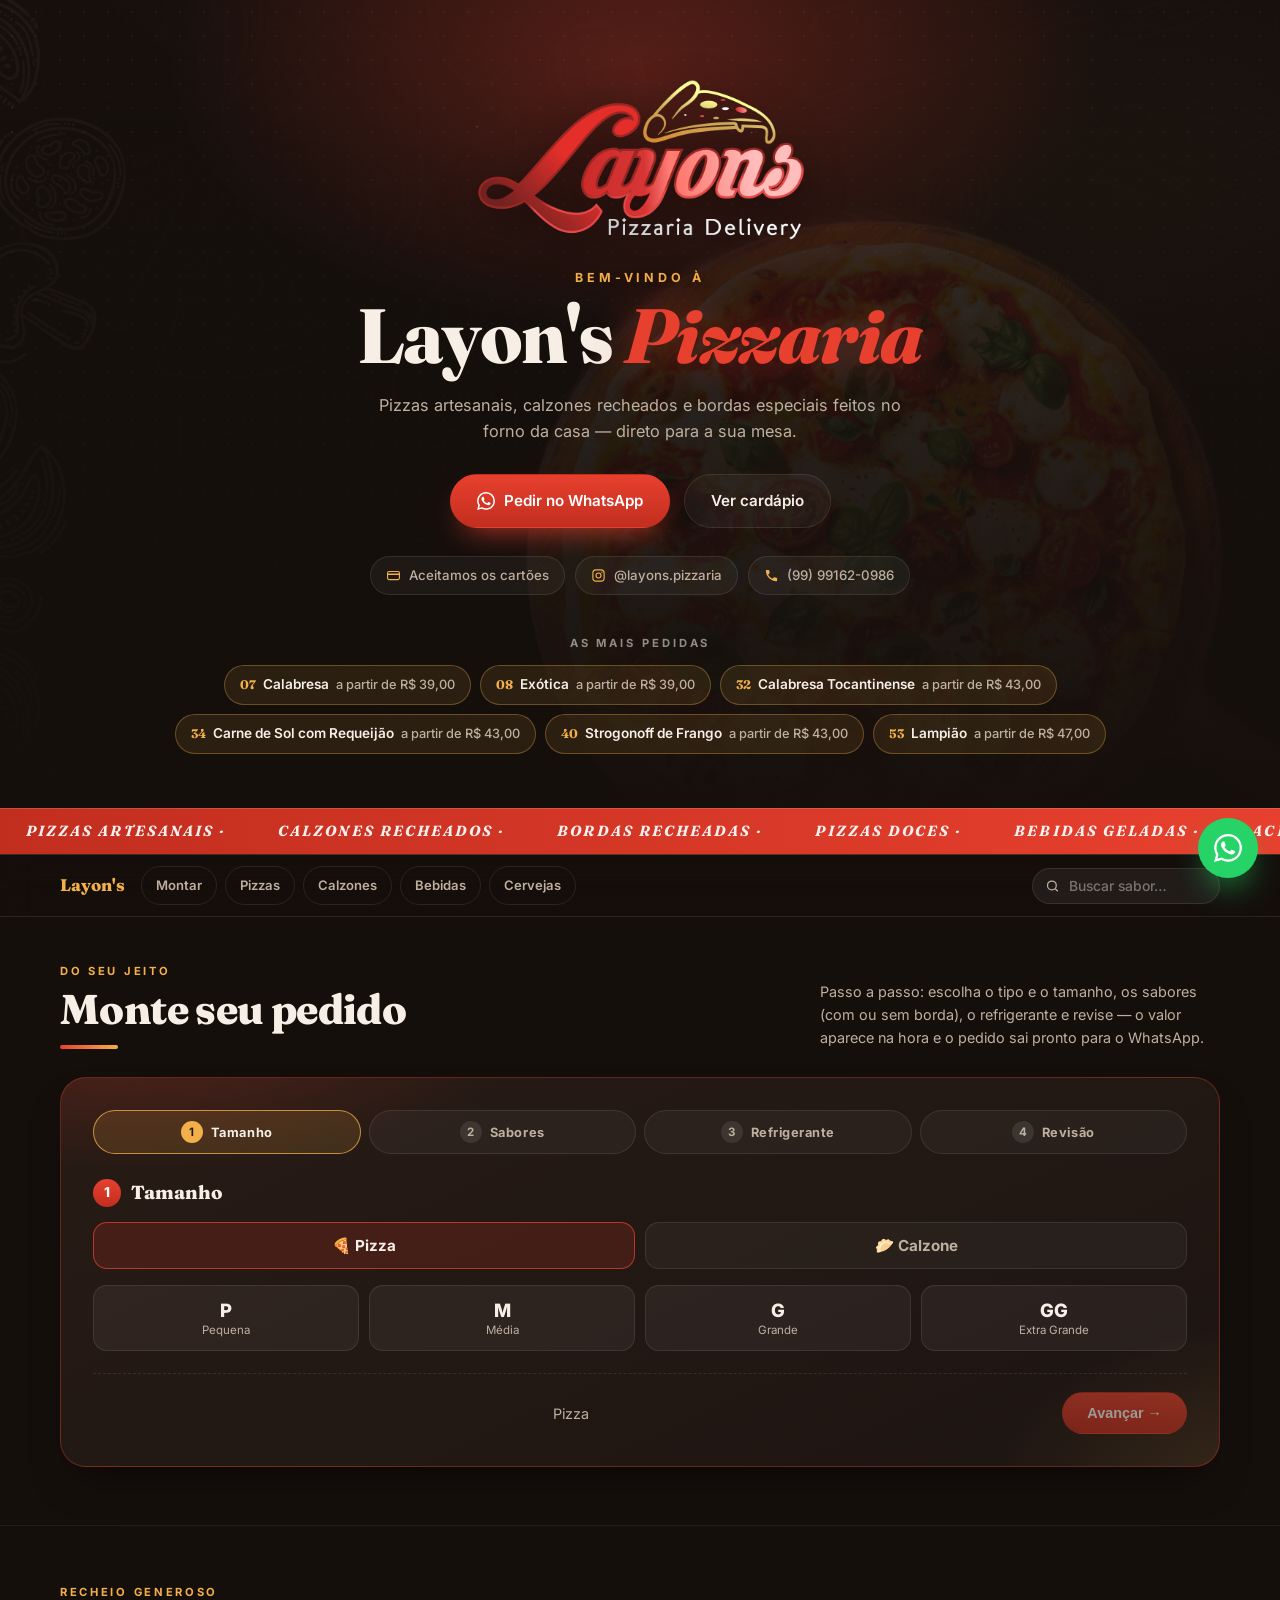
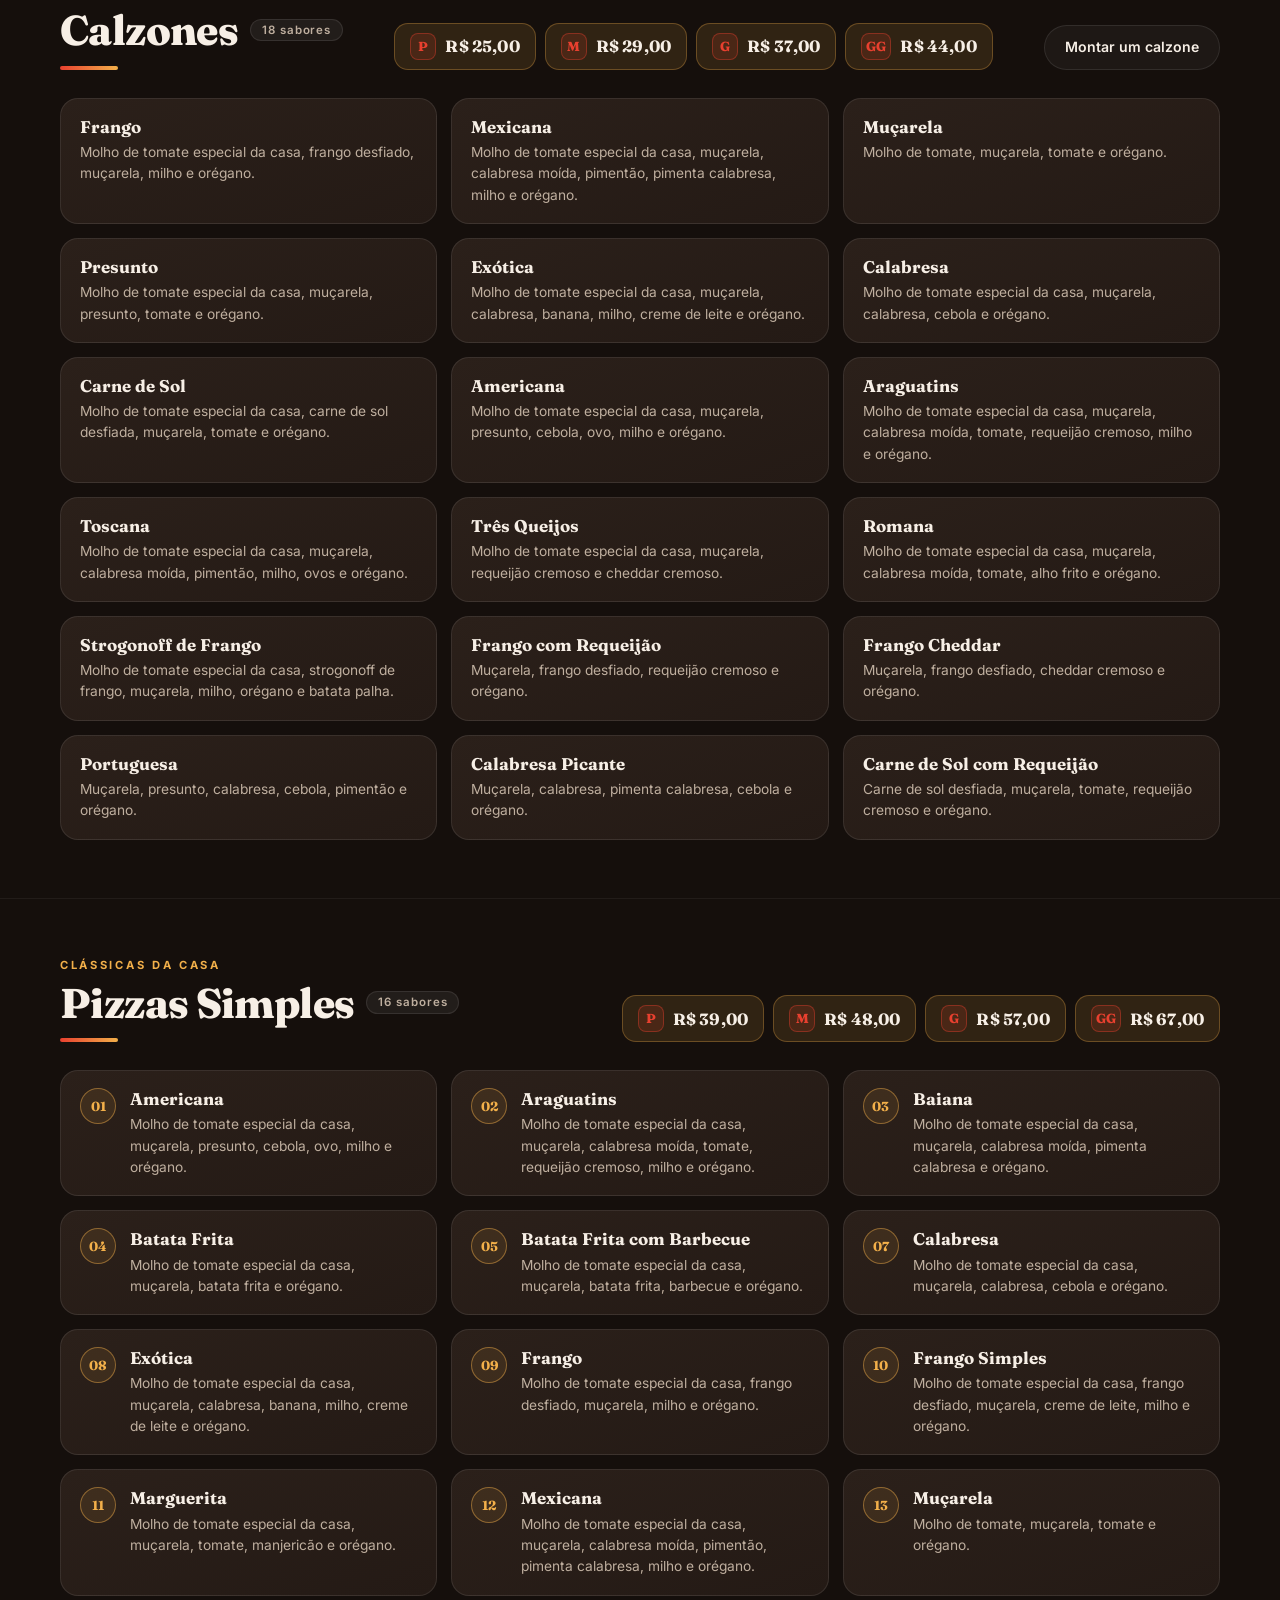
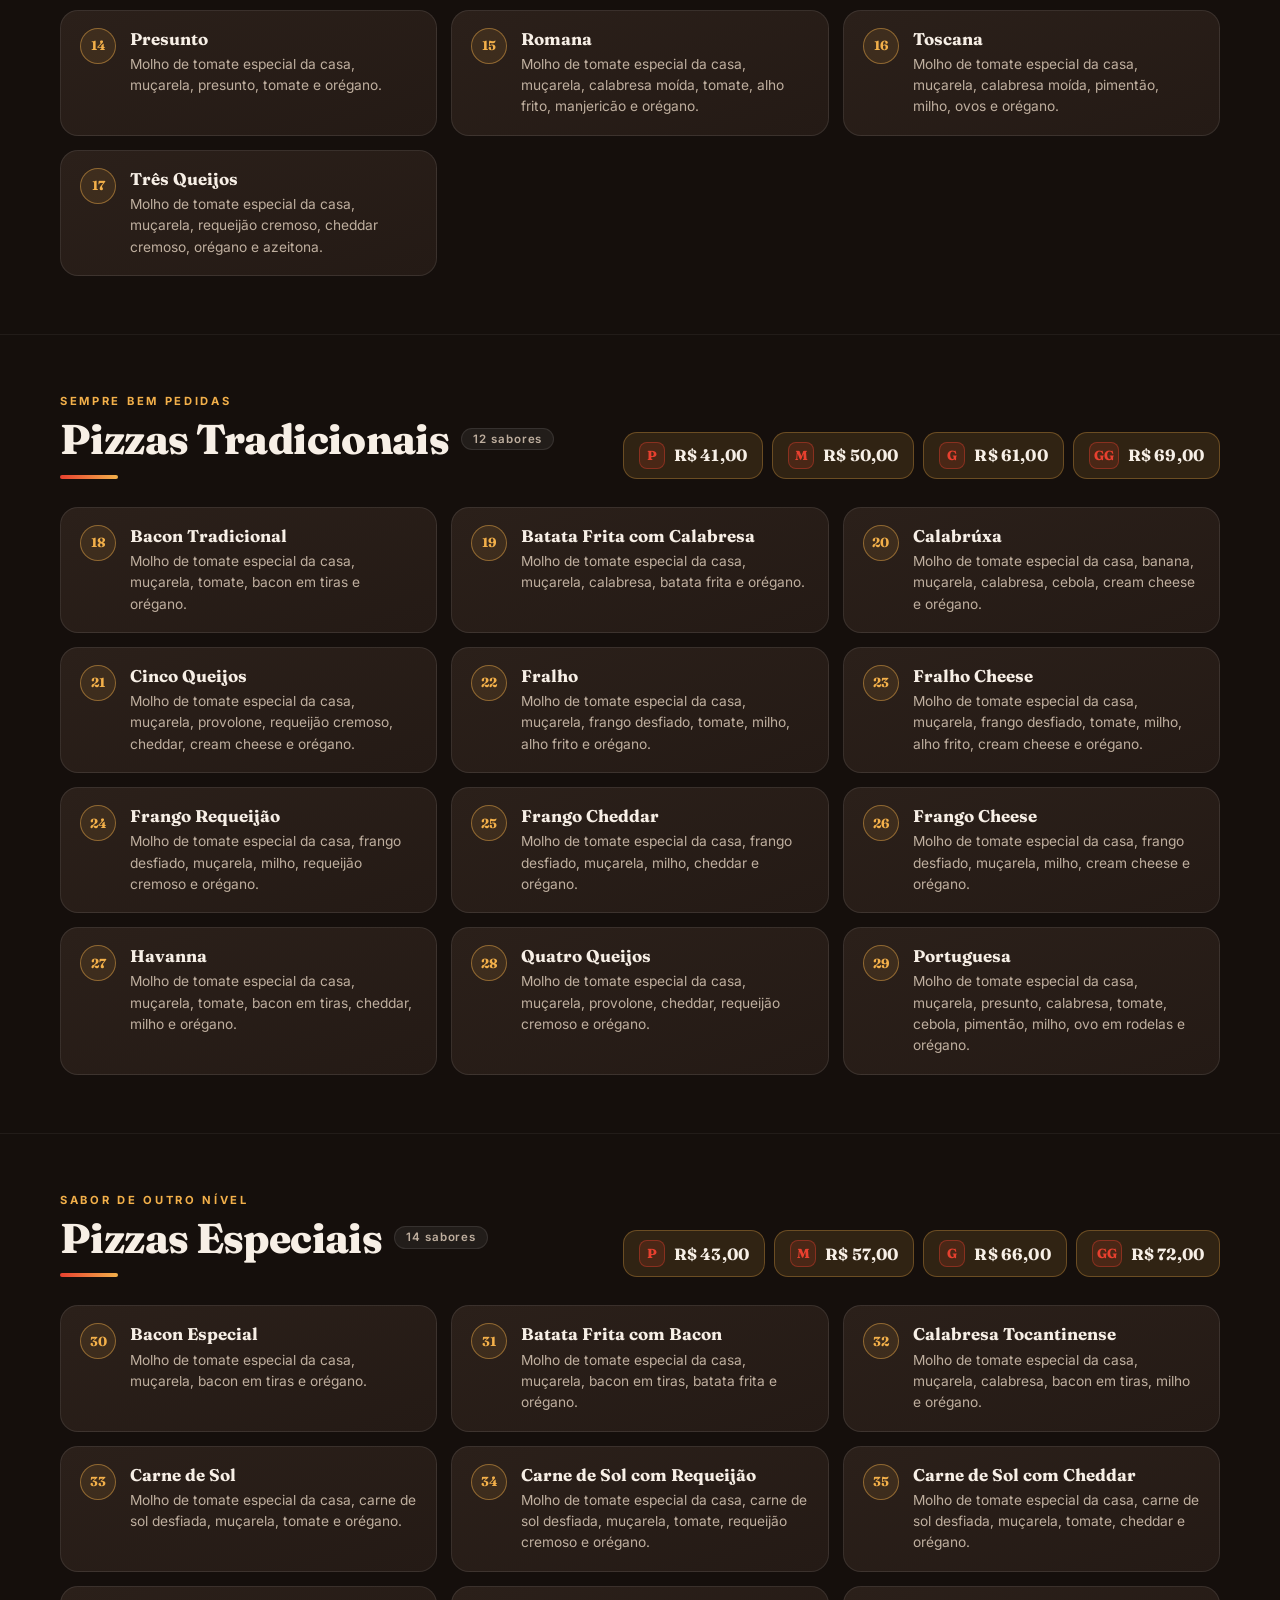
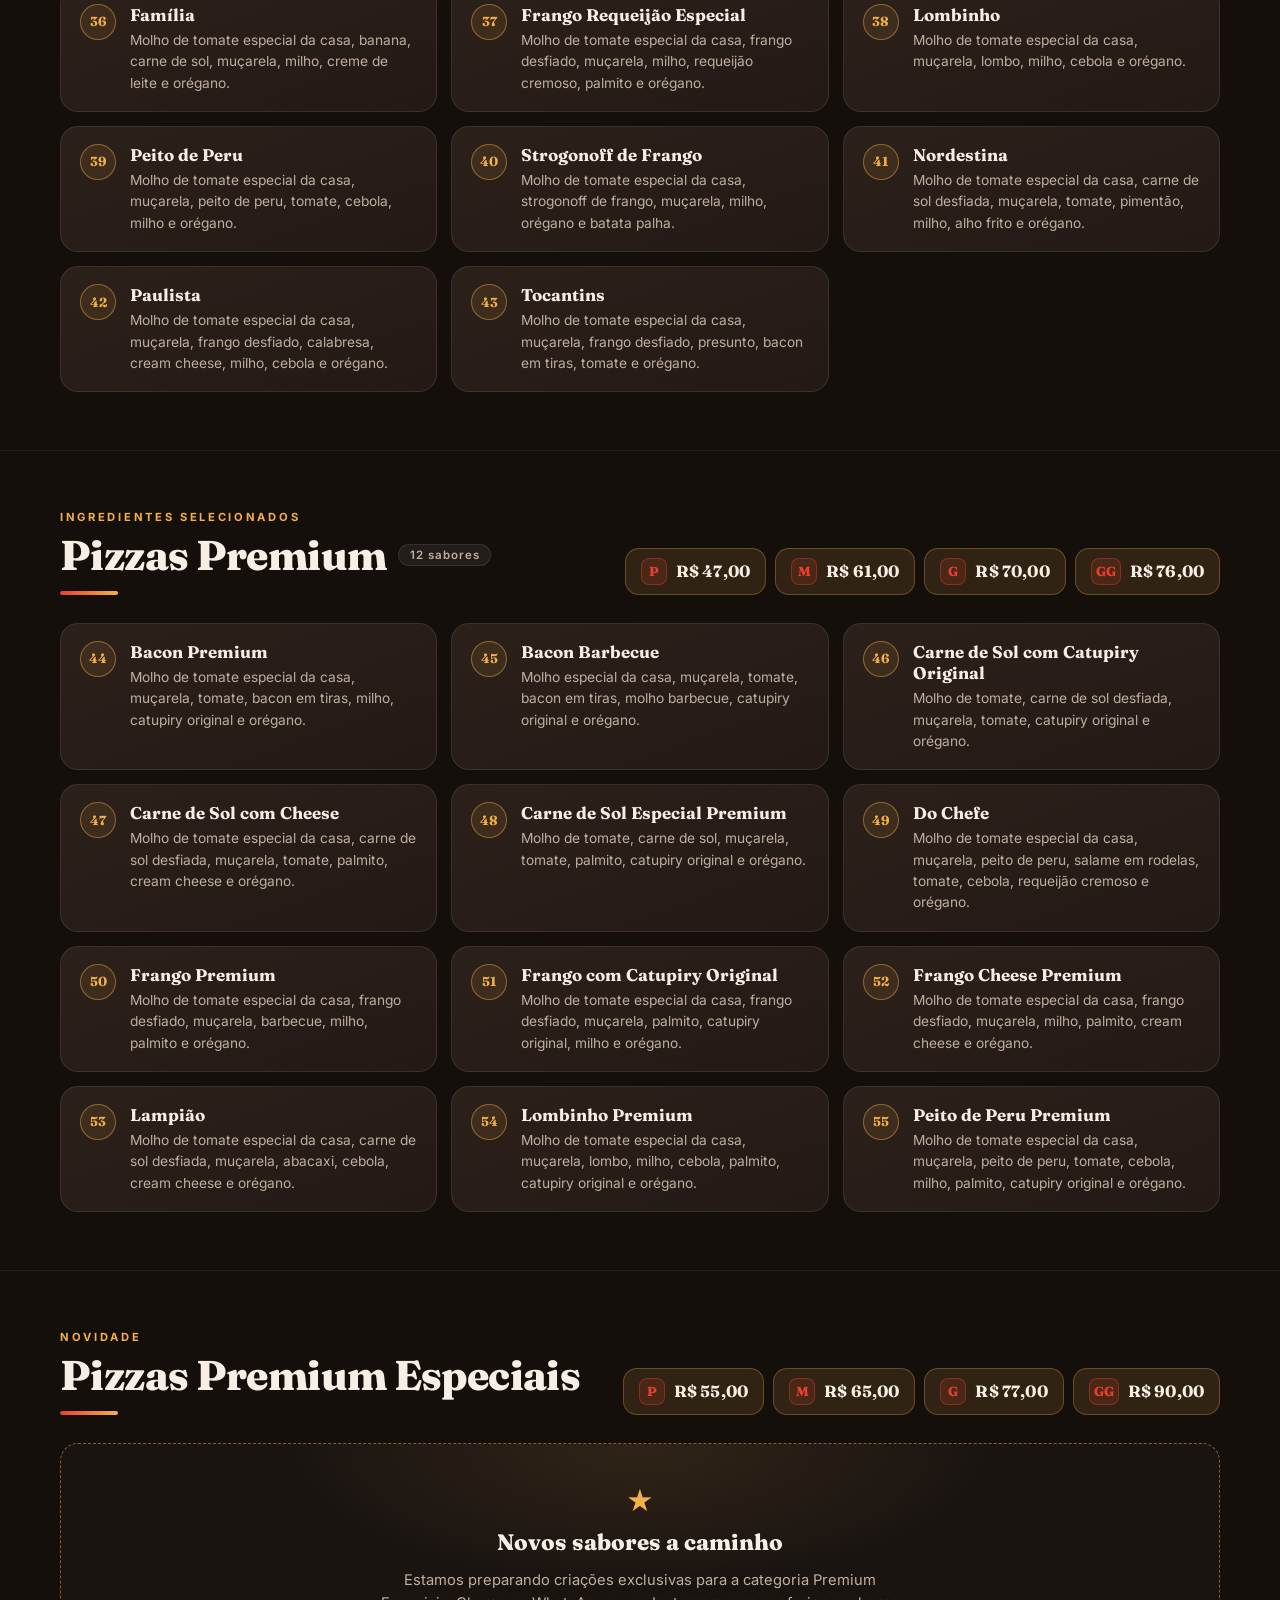
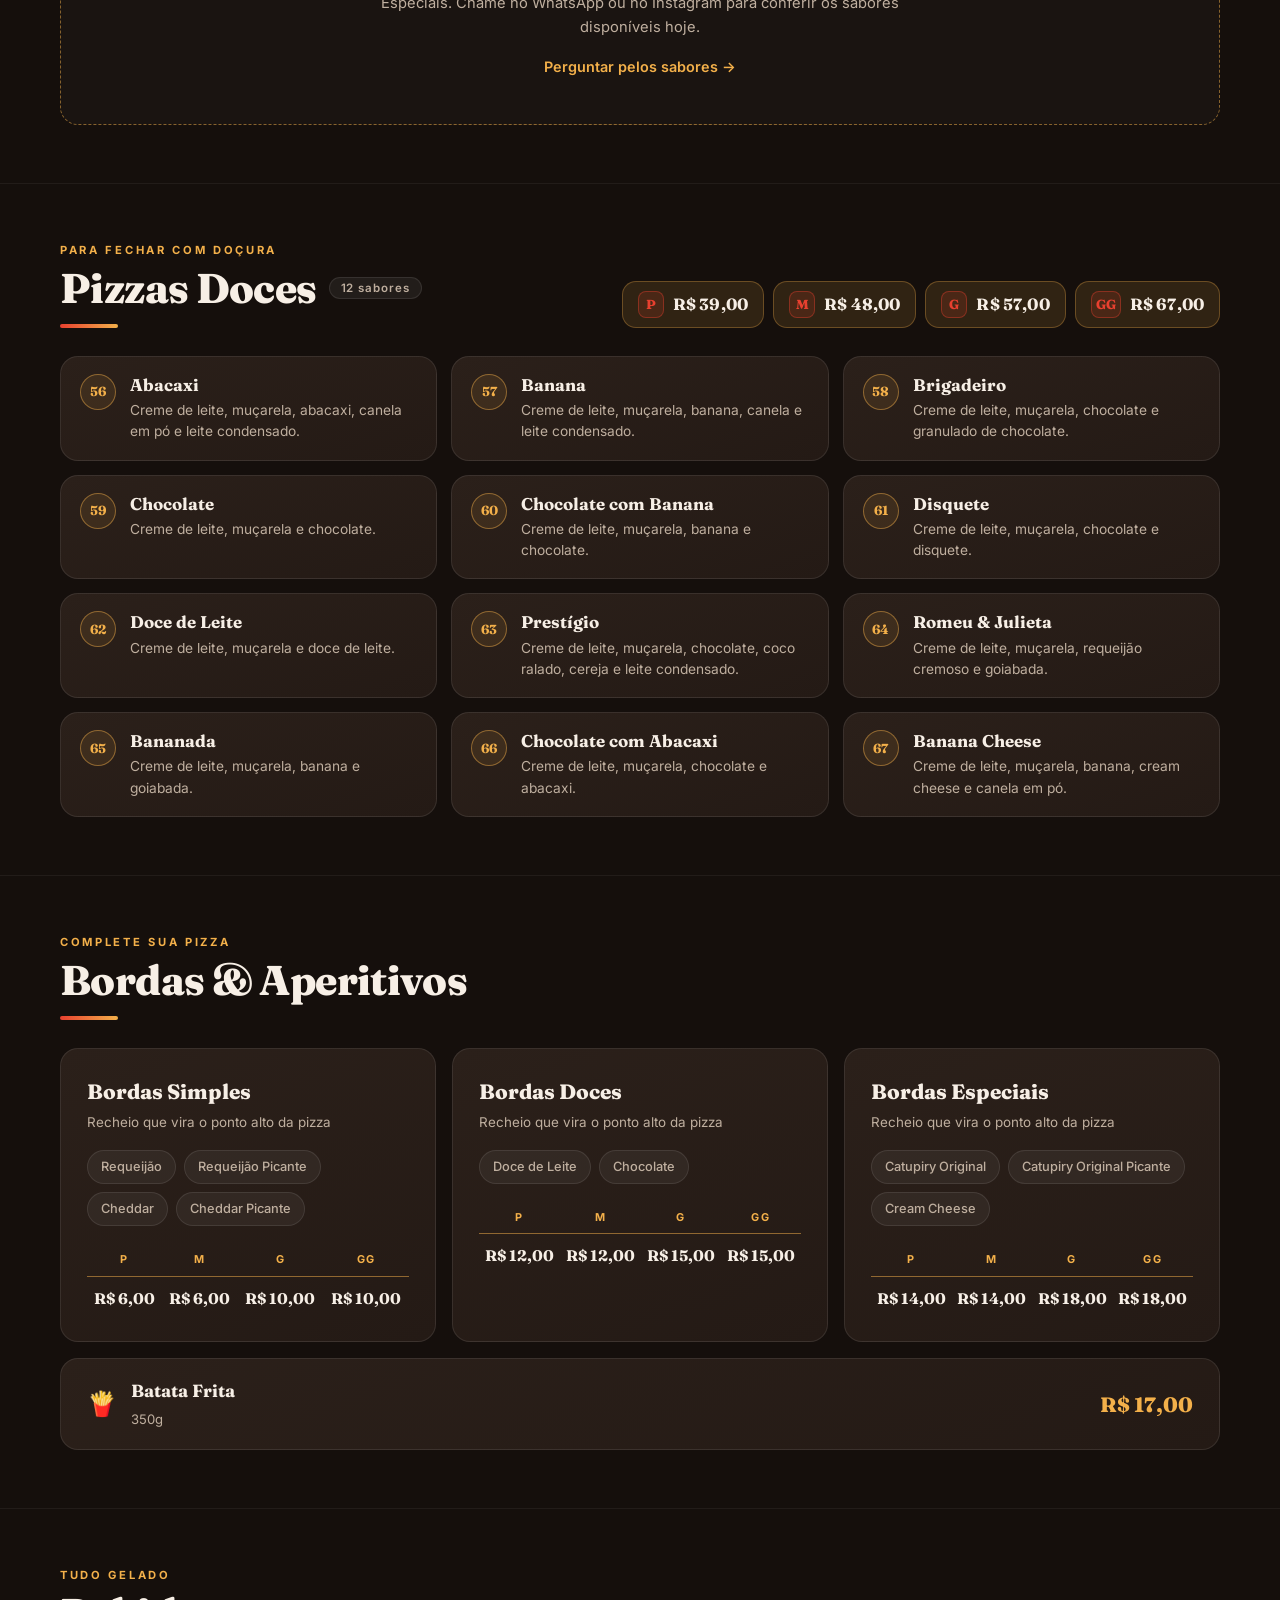
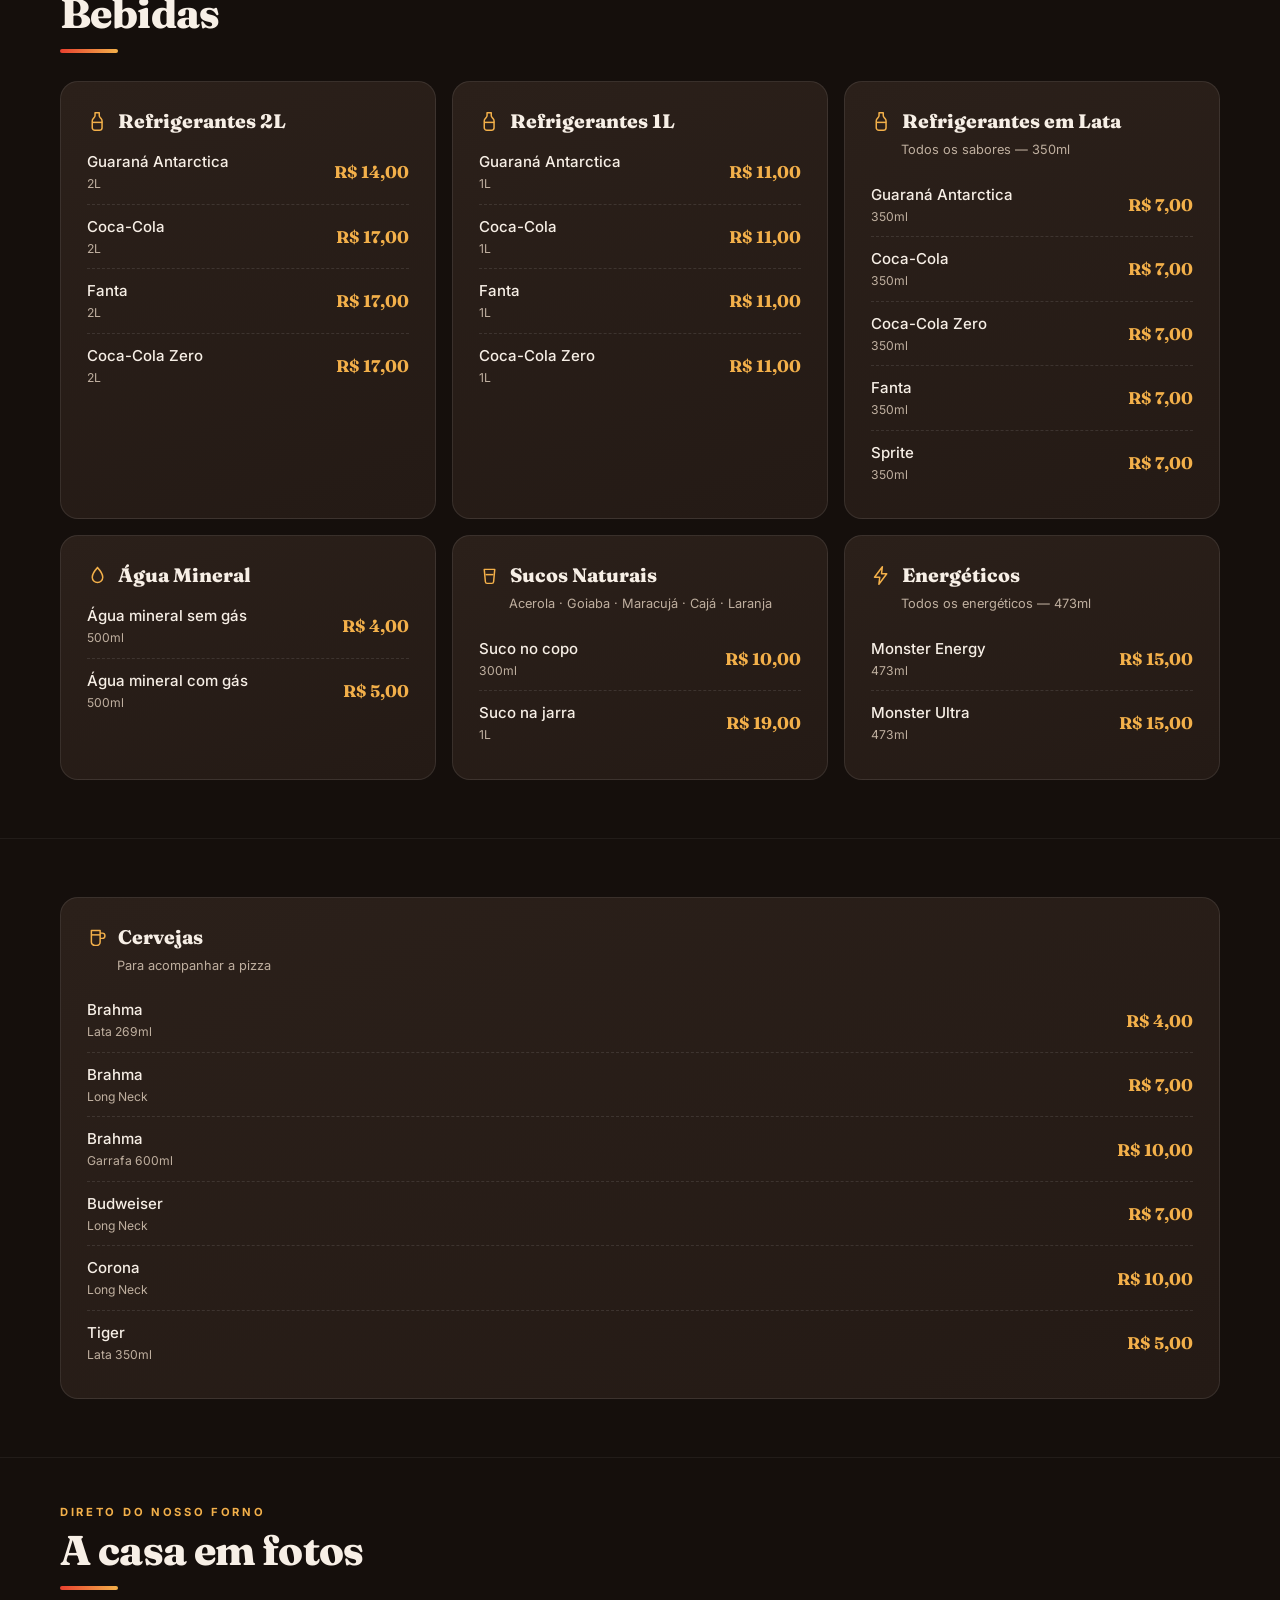
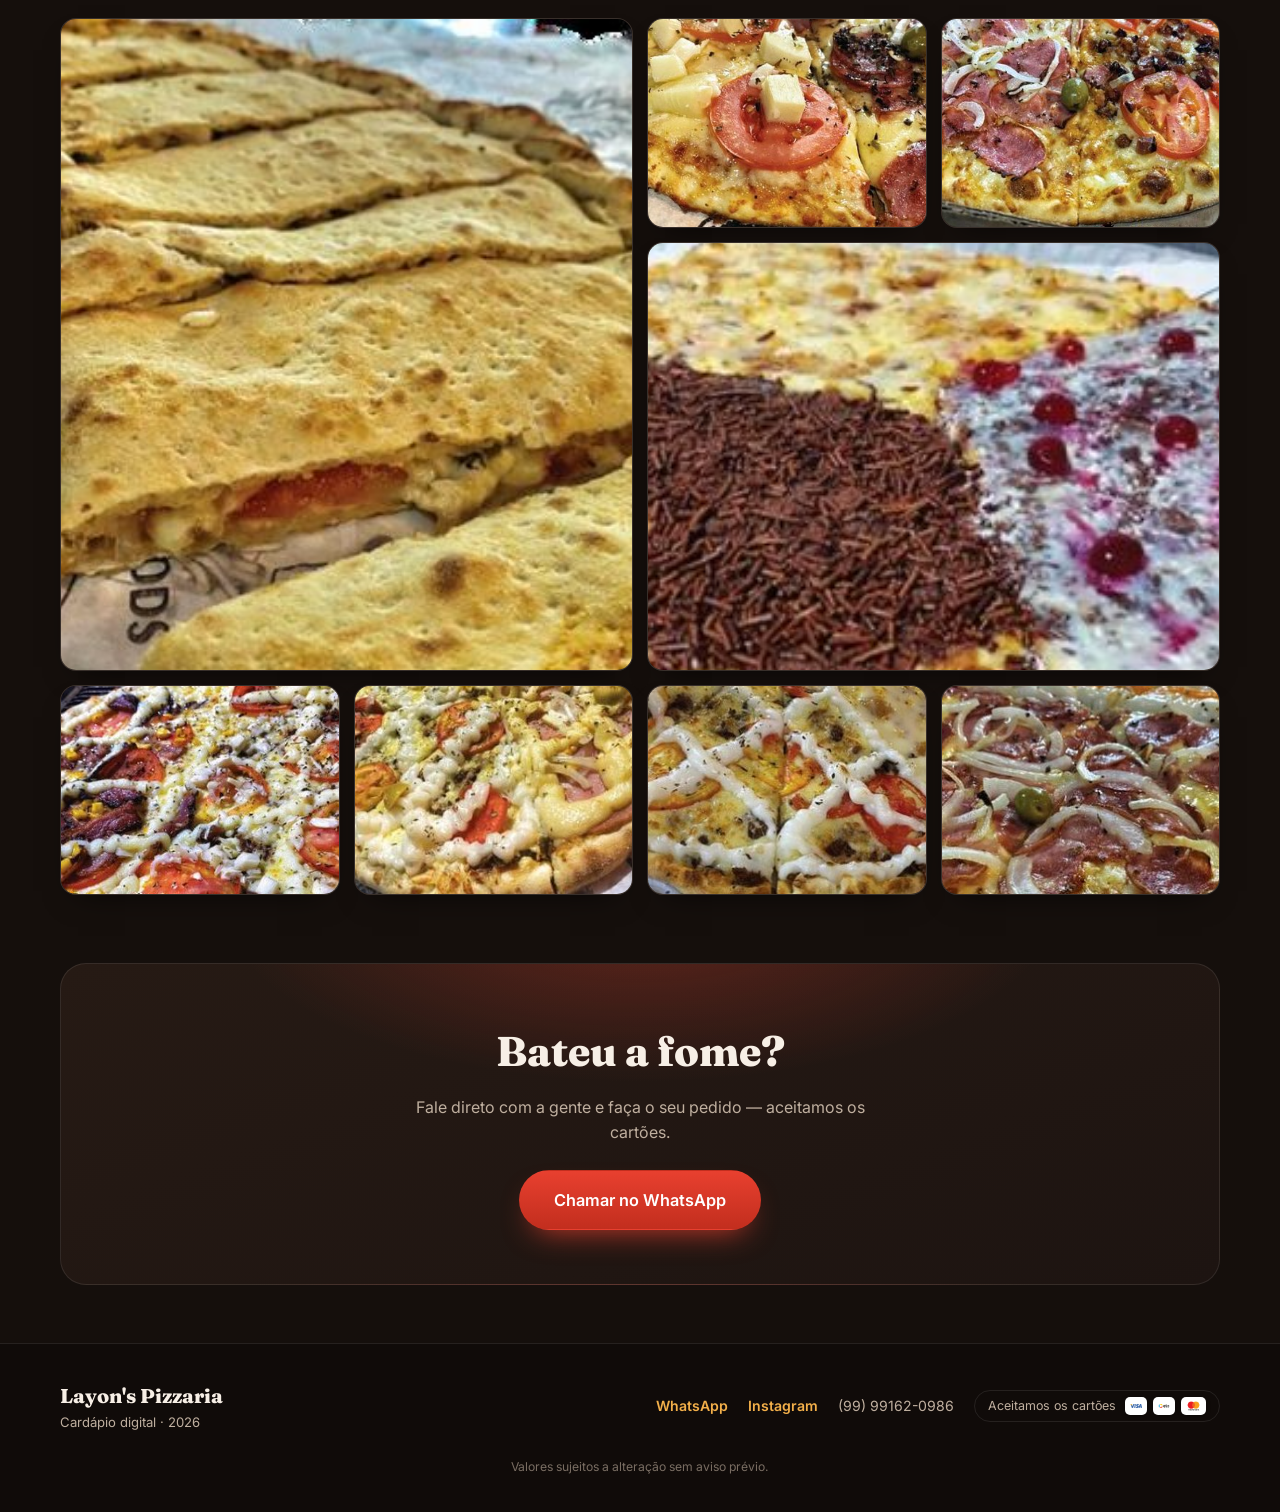
==== commit 739c3a84: "Top bar enxugada, fim do combo, tamanho do card abre o montador e Pix com QR Code - Top bar: apenas " ====
--- a/index.html
+++ b/index.html
@@ -4,10 +4,10 @@
   <meta charset="UTF-8">
   <meta name="viewport" content="width=device-width, initial-scale=1">
   <title>Layon's Pizzaria — Cardápio Digital 2026</title>
-  <meta name="description" content="Cardápio digital da Layon's Pizzaria: pizzas simples, tradicionais, especiais, premium, doces, calzones, combos e bebidas. Peça pelo WhatsApp (99) 99162-0986.">
+  <meta name="description" content="Cardápio digital da Layon's Pizzaria: pizzas simples, tradicionais, especiais, premium, doces, calzones, bordas e bebidas. Monte sua pizza e pague com Pix. Peça pelo WhatsApp (99) 99162-0986.">
   <meta name="theme-color" content="#150f0c">
   <meta property="og:title" content="Layon's Pizzaria — Cardápio Digital 2026">
-  <meta property="og:description" content="Pizzas artesanais, calzones, combos e bebidas. Confira os valores e peça pelo WhatsApp.">
+  <meta property="og:description" content="Pizzas artesanais, calzones recheados e bebidas. Monte seu pedido, pague com Pix e peça pelo WhatsApp.">
   <meta property="og:type" content="restaurant.menu">
   <link rel="icon" type="image/png" href="img/favicon.png">
   <link rel="preconnect" href="https://fonts.googleapis.com">
@@ -28,7 +28,7 @@
       </div>
       <p class="kicker">Bem-vindo à</p>
       <h1>Layon's <em>Pizzaria</em></h1>
-      <p class="hero-sub">Pizzas artesanais, calzones recheados e combos feitos no forno da casa — direto para a sua mesa.</p>
+      <p class="hero-sub">Pizzas artesanais, calzones recheados e bordas especiais feitos no forno da casa — direto para a sua mesa.</p>
 
       <div class="hero-cta no-print">
         <a class="btn btn-primary" id="heroWhats" href="#" target="_blank" rel="noopener">
@@ -124,6 +124,7 @@
   </a>
 
   <script src="menu-data.js"></script>
+  <script src="qrcode.js"></script>
   <script src="app.js"></script>
 </body>
 </html>
--- a/styles.css
+++ b/styles.css
@@ -714,188 +714,6 @@
 }
 
 /* ------------------------------------------------------------
-   COMBO
-   ------------------------------------------------------------ */
-.sec--combo {
-  padding-top: 52px;
-}
-
-.combo-card {
-  position: relative;
-  overflow: hidden;
-  display: grid;
-  grid-template-columns: 1.25fr 1fr;
-  gap: 34px;
-  padding: 40px 42px;
-  border-radius: 26px;
-  background:
-    radial-gradient(700px 300px at 8% -30%, rgba(232, 64, 47, 0.4), transparent 65%),
-    radial-gradient(500px 320px at 100% 120%, rgba(243, 176, 74, 0.16), transparent 60%),
-    linear-gradient(150deg, #2e1c15, #201511);
-  border: 1px solid rgba(232, 64, 47, 0.42);
-  box-shadow: var(--shadow);
-}
-
-.combo-card::after {
-  content: "";
-  position: absolute;
-  right: -70px;
-  top: -70px;
-  width: 240px;
-  height: 240px;
-  border-radius: 50%;
-  border: 34px solid rgba(243, 176, 74, 0.07);
-  pointer-events: none;
-}
-
-.combo-tag {
-  display: inline-flex;
-  align-items: center;
-  gap: 7px;
-  font-size: 0.7rem;
-  font-weight: 700;
-  letter-spacing: 0.22em;
-  text-transform: uppercase;
-  color: #fff;
-  background: var(--red);
-  border-radius: 999px;
-  padding: 6px 14px;
-  margin-bottom: 14px;
-}
-
-.combo-card h2 {
-  font-family: var(--font-display);
-  font-weight: 800;
-  font-size: clamp(1.8rem, 3.5vw, 2.7rem);
-  line-height: 1.08;
-}
-
-.combo-card .combo-tagline {
-  color: var(--muted);
-  font-size: 0.95rem;
-  margin-top: 8px;
-}
-
-.combo-inclui {
-  font-size: 0.7rem;
-  font-weight: 700;
-  letter-spacing: 0.2em;
-  text-transform: uppercase;
-  color: var(--gold);
-  margin: 24px 0 12px;
-}
-
-.combo-list {
-  list-style: none;
-  display: grid;
-  gap: 10px;
-}
-
-.combo-list li {
-  display: flex;
-  align-items: center;
-  gap: 11px;
-  font-size: 0.98rem;
-  font-weight: 500;
-  padding: 11px 15px;
-  border-radius: 13px;
-  background: rgba(255, 255, 255, 0.05);
-  border: 1px solid var(--line);
-}
-
-.combo-list li::before {
-  content: "✓";
-  display: grid;
-  place-items: center;
-  width: 22px;
-  height: 22px;
-  border-radius: 50%;
-  background: rgba(37, 211, 102, 0.16);
-  color: var(--green);
-  font-size: 0.75rem;
-  font-weight: 700;
-  flex-shrink: 0;
-}
-
-.combo-list li span {
-  color: var(--muted);
-  font-size: 0.8rem;
-  font-weight: 400;
-}
-
-.combo-list li .combo-name {
-  color: inherit;
-  font-size: inherit;
-  font-weight: inherit;
-}
-
-.combo-list li.has-thumb {
-  gap: 14px;
-  padding: 9px 15px;
-}
-
-.combo-list li.has-thumb::before {
-  display: none;
-}
-
-.combo-thumb {
-  width: 48px;
-  height: 48px;
-  object-fit: contain;
-  flex-shrink: 0;
-  filter: drop-shadow(0 7px 11px rgba(0, 0, 0, 0.5));
-}
-
-.combo-buy {
-  display: flex;
-  flex-direction: column;
-  justify-content: center;
-  gap: 16px;
-  padding: 26px;
-  border-radius: 20px;
-  background: rgba(21, 15, 12, 0.55);
-  border: 1px solid rgba(243, 176, 74, 0.32);
-  text-align: center;
-}
-
-.combo-buy h3 {
-  font-family: var(--font-display);
-  font-weight: 700;
-  font-size: 1.05rem;
-  color: var(--gold);
-  letter-spacing: 0.04em;
-}
-
-.combo-buy .prices {
-  justify-content: center;
-  gap: 10px;
-}
-
-.combo-buy .price {
-  flex-direction: column;
-  gap: 4px;
-  padding: 13px 17px;
-  min-width: 84px;
-  background: rgba(243, 176, 74, 0.1);
-}
-
-.combo-buy .price i {
-  border: none;
-  background: transparent;
-  font-size: 0.78rem;
-  color: var(--gold);
-}
-
-.combo-buy .price b {
-  font-size: 1.32rem;
-}
-
-.combo-buy .btn {
-  justify-content: center;
-  margin-top: 4px;
-}
-
-/* ------------------------------------------------------------
    BORDAS / APERITIVOS
    ------------------------------------------------------------ */
 .trio {
@@ -1304,10 +1122,7 @@
 }
 
 .montar-card {
-  display: grid;
-  grid-template-columns: 1.3fr 1fr;
-  gap: 26px;
-  align-items: start;
+  display: block;
   padding: 32px;
   border-radius: 26px;
   background:
@@ -1316,6 +1131,175 @@
     linear-gradient(155deg, #271b15, #1d1512);
   border: 1px solid rgba(232, 64, 47, 0.35);
   box-shadow: var(--shadow);
+}
+
+/* --- montador: passo a passo --- */
+.m-prog {
+  display: flex;
+  flex-wrap: wrap;
+  gap: 8px;
+  margin-bottom: 24px;
+}
+
+.m-p {
+  flex: 1 1 130px;
+  display: flex;
+  align-items: center;
+  justify-content: center;
+  gap: 8px;
+  padding: 10px 12px;
+  border-radius: 999px;
+  border: 1px solid var(--line);
+  background: rgba(255, 255, 255, 0.04);
+  color: var(--muted);
+  font-family: var(--font-body);
+  font-size: 0.8rem;
+  font-weight: 700;
+  letter-spacing: 0.04em;
+  cursor: pointer;
+  transition: border-color 0.18s ease, background 0.18s ease, color 0.18s ease;
+}
+
+.m-p b {
+  display: grid;
+  place-items: center;
+  width: 22px;
+  height: 22px;
+  border-radius: 50%;
+  background: rgba(255, 255, 255, 0.09);
+  font-size: 0.72rem;
+}
+
+.m-p.is-on {
+  border-color: rgba(243, 176, 74, 0.75);
+  background: rgba(243, 176, 74, 0.14);
+  color: var(--ink);
+}
+
+.m-p.is-on b {
+  background: var(--gold);
+  color: #241a15;
+}
+
+.m-p.is-done {
+  color: var(--ink);
+  border-color: rgba(243, 176, 74, 0.35);
+}
+
+.m-p.is-done b {
+  background: rgba(243, 176, 74, 0.35);
+  color: var(--ink);
+}
+
+.m-panel {
+  display: none;
+}
+
+.m-panel.is-on {
+  display: block;
+  animation: mFade 0.25s ease;
+}
+
+@keyframes mFade {
+  from {
+    opacity: 0;
+    transform: translateY(6px);
+  }
+  to {
+    opacity: 1;
+    transform: none;
+  }
+}
+
+.m-types {
+  display: flex;
+  gap: 10px;
+  margin-bottom: 16px;
+}
+
+.m-type {
+  flex: 1;
+  padding: 13px 14px;
+  border-radius: 14px;
+  border: 1px solid var(--line);
+  background: rgba(255, 255, 255, 0.04);
+  color: var(--muted);
+  font-family: var(--font-body);
+  font-weight: 700;
+  font-size: 0.95rem;
+  cursor: pointer;
+  transition: border-color 0.18s ease, background 0.18s ease, color 0.18s ease;
+}
+
+.m-type.is-on {
+  border-color: rgba(232, 64, 47, 0.7);
+  background: rgba(232, 64, 47, 0.16);
+  color: var(--ink);
+}
+
+.m-borda-wrap {
+  margin-top: 18px;
+}
+
+.m-borda-wrap h4 {
+  display: flex;
+  align-items: center;
+  gap: 8px;
+  font-family: var(--font-display);
+  font-weight: 800;
+  font-size: 1.05rem;
+  margin-bottom: 8px;
+}
+
+.m-borda-wrap h4 small {
+  font-family: var(--font-body);
+  font-size: 0.66rem;
+  font-weight: 700;
+  letter-spacing: 0.14em;
+  text-transform: uppercase;
+  color: var(--gold);
+}
+
+.m-borda-wrap[hidden] {
+  display: none;
+}
+
+.m-foot {
+  display: flex;
+  align-items: center;
+  gap: 14px;
+  margin-top: 22px;
+  padding-top: 18px;
+  border-top: 1px dashed var(--line);
+}
+
+.m-mini {
+  flex: 1;
+  text-align: center;
+  color: var(--muted);
+  font-size: 0.9rem;
+}
+
+.m-back,
+.m-next {
+  padding: 12px 24px;
+  font-size: 0.9rem;
+}
+
+.m-next.is-off {
+  opacity: 0.55;
+  cursor: not-allowed;
+  transform: none;
+  box-shadow: none;
+}
+
+.m-next.is-off:hover {
+  transform: none;
+}
+
+.m-cta {
+  padding: 10px 20px;
+  font-size: 0.88rem;
 }
 
 .m-step + .m-step {
@@ -1549,9 +1533,9 @@
 }
 
 .m-warn {
-  margin-top: 8px;
+  margin-top: 16px;
   color: #ffb3a7;
-  font-size: 0.8rem;
+  font-size: 0.85rem;
 }
 
 /* --- refrigerantes (etapa 4) --- */
@@ -1641,8 +1625,6 @@
 }
 
 .m-summary {
-  position: sticky;
-  top: calc(var(--topbar-h) + 14px);
   padding: 24px;
   border-radius: 20px;
   background: rgba(0, 0, 0, 0.3);
@@ -1764,19 +1746,291 @@
   .m-flavors {
     max-height: 270px;
   }
+
+  .m-prog {
+    gap: 6px;
+  }
+
+  .m-p {
+    flex: 1 1 44%;
+    font-size: 0.74rem;
+    padding: 9px 8px;
+  }
+
+  .m-foot {
+    flex-wrap: wrap;
+  }
+
+  .m-mini {
+    order: -1;
+    flex-basis: 100%;
+    text-align: left;
+    font-size: 0.85rem;
+  }
+
+  .m-back,
+  .m-next {
+    flex: 1;
+    justify-content: center;
+    padding: 12px 14px;
+  }
+
+  .m-cta {
+    width: 100%;
+    justify-content: center;
+  }
+}
+
+/* ------------------------------------------------------------
+   PIX
+   ------------------------------------------------------------ */
+.sec--pix {
+  padding-top: 26px;
+}
+
+.pix-card {
+  display: grid;
+  grid-template-columns: auto 1fr;
+  gap: 34px;
+  align-items: center;
+  padding: 34px 38px;
+  border-radius: 24px;
+  background:
+    radial-gradient(600px 260px at 0% -20%, rgba(37, 211, 102, 0.16), transparent 65%),
+    linear-gradient(150deg, #221a15, #191310);
+  border: 1px solid rgba(37, 211, 102, 0.32);
+  box-shadow: var(--shadow);
+}
+
+.pix-qr {
+  width: 216px;
+  padding: 14px;
+  border-radius: 18px;
+  background: #fff;
+}
+
+.pix-qr svg {
+  display: block;
+  width: 100%;
+  height: auto;
+}
+
+.pix-tag {
+  display: inline-flex;
+  align-items: center;
+  gap: 7px;
+  font-size: 0.7rem;
+  font-weight: 700;
+  letter-spacing: 0.22em;
+  text-transform: uppercase;
+  color: #062a15;
+  background: var(--green);
+  border-radius: 999px;
+  padding: 6px 14px;
+  margin-bottom: 12px;
+}
+
+.pix-info h2 {
+  font-family: var(--font-display);
+  font-weight: 800;
+  font-size: clamp(1.6rem, 3vw, 2.2rem);
+  line-height: 1.1;
+}
+
+.pix-info p {
+  color: var(--muted);
+  font-size: 0.95rem;
+  margin-top: 8px;
+  max-width: 56ch;
+}
+
+.pix-key {
+  display: flex;
+  flex-wrap: wrap;
+  align-items: center;
+  gap: 10px;
+  margin-top: 18px;
+  padding: 12px 15px;
+  border-radius: 13px;
+  background: rgba(255, 255, 255, 0.05);
+  border: 1px solid var(--line);
+}
+
+.pix-key span {
+  font-size: 0.7rem;
+  font-weight: 700;
+  letter-spacing: 0.16em;
+  text-transform: uppercase;
+  color: var(--gold);
+}
+
+.pix-key code {
+  font-family: var(--font-body);
+  font-size: 0.9rem;
+  color: var(--ink);
+  word-break: break-all;
+}
+
+.pix-actions {
+  display: flex;
+  flex-wrap: wrap;
+  gap: 10px;
+  margin-top: 16px;
+}
+
+.pix-actions .btn {
+  justify-content: center;
+}
+
+/* --- categoria em destaque na lista de sabores --- */
+.m-focus {
+  margin: 10px 0 0;
+  padding: 9px 13px;
+  border-radius: 11px;
+  background: rgba(243, 176, 74, 0.1);
+  border: 1px dashed rgba(243, 176, 74, 0.45);
+  color: var(--muted);
+  font-size: 0.82rem;
+  line-height: 1.45;
+}
+
+.m-focus b {
+  color: var(--gold);
+}
+
+/* --- Pix na revisao do montador --- */
+.m-pix {
+  margin-bottom: 14px;
+  padding: 15px;
+  border-radius: 15px;
+  background: rgba(37, 211, 102, 0.08);
+  border: 1px solid rgba(37, 211, 102, 0.35);
+}
+
+.m-pix-head {
+  display: flex;
+  flex-wrap: wrap;
+  align-items: baseline;
+  gap: 8px;
+  margin-bottom: 12px;
+}
+
+.m-pix-head b {
+  font-family: var(--font-display);
+  font-size: 1rem;
+  color: var(--green);
+}
+
+.m-pix-head small {
+  color: var(--muted);
+  font-size: 0.76rem;
+}
+
+.m-pix-body {
+  display: flex;
+  gap: 16px;
+  align-items: center;
+}
+
+.m-pix-qr {
+  width: 132px;
+  flex-shrink: 0;
+  padding: 8px;
+  border-radius: 12px;
+  background: #fff;
+}
+
+.m-pix-qr svg {
+  display: block;
+  width: 100%;
+  height: auto;
+}
+
+.m-pix-side {
+  display: grid;
+  gap: 10px;
+  justify-items: start;
+}
+
+.m-pix-side p {
+  color: var(--muted);
+  font-size: 0.82rem;
+  line-height: 1.5;
+}
+
+.m-pix-side .btn {
+  justify-content: center;
+}
+
+/* --- precos clicaveis (abrem o montador) --- */
+.price--btn {
+  font: inherit;
+  cursor: pointer;
+  transition: transform 0.15s ease, box-shadow 0.15s ease, border-color 0.15s ease;
+}
+
+.price--btn:hover {
+  transform: translateY(-2px);
+  border-color: rgba(243, 176, 74, 0.75);
+  box-shadow: 0 8px 18px rgba(0, 0, 0, 0.28);
+}
+
+.price--btn:active {
+  transform: translateY(0);
+}
+
+.price--btn:focus-visible {
+  outline: 2px solid var(--gold);
+  outline-offset: 2px;
+}
+
+.btn.is-copied {
+  background: var(--green);
+  border-color: var(--green);
+  color: #062a15;
+}
+
+@media (max-width: 760px) {
+  .pix-card {
+    grid-template-columns: 1fr;
+    justify-items: center;
+    text-align: center;
+    padding: 26px 20px;
+    gap: 20px;
+  }
+
+  .pix-qr {
+    width: 200px;
+  }
+
+  .pix-key,
+  .pix-actions {
+    justify-content: center;
+  }
+
+  .pix-info p {
+    max-width: none;
+  }
+
+  .m-pix-body {
+    flex-direction: column;
+    align-items: stretch;
+  }
+
+  .m-pix-qr {
+    width: 150px;
+    align-self: center;
+  }
+
+  .m-pix-side {
+    justify-items: center;
+    text-align: center;
+  }
 }
 
 /* ------------------------------------------------------------
    RESPONSIVO
    ------------------------------------------------------------ */
-@media (max-width: 900px) {
-  .combo-card {
-    grid-template-columns: 1fr;
-    padding: 30px 26px;
-    gap: 24px;
-  }
-}
-
 @media (max-width: 760px) {
   .container {
     width: min(1160px, 100% - 30px);
@@ -1839,16 +2093,6 @@
 
   .g-item--0 {
     aspect-ratio: 16 / 10;
-  }
-
-  .combo-list li.has-thumb {
-    gap: 12px;
-    padding: 8px 13px;
-  }
-
-  .combo-thumb {
-    width: 42px;
-    height: 42px;
   }
 
   .footer-cards {
@@ -2136,81 +2380,6 @@
     font-size: 8.6pt;
   }
 
-  /* --- Combo --- */
-  .combo-card {
-    grid-template-columns: 1.2fr 1fr;
-    gap: 8mm;
-    padding: 10mm;
-    background: #fdf7ec !important;
-    border: 1.5px solid #e0c48c;
-    box-shadow: none;
-    break-inside: avoid;
-  }
-
-  .combo-card::after {
-    display: none;
-  }
-
-  .combo-card h2 {
-    color: #1d1512;
-    font-size: 26pt;
-  }
-
-  .combo-tagline,
-  .combo-list li span {
-    color: #6b5d53;
-  }
-
-  .combo-tag {
-    background: #fff !important;
-    color: #c22e1e;
-    border: 1.5px solid #c22e1e;
-    print-color-adjust: exact;
-    -webkit-print-color-adjust: exact;
-  }
-
-  .combo-inclui {
-    color: #a86a12;
-  }
-
-  .combo-list li {
-    background: #fff;
-    border: 1px solid #e8ded2;
-    color: #1d1512;
-    font-size: 10.5pt;
-    padding: 8px 12px;
-  }
-
-  .combo-list li::before {
-    background: #e7f6ec;
-    color: #1e8a4c;
-    print-color-adjust: exact;
-    -webkit-print-color-adjust: exact;
-  }
-
-  .combo-buy {
-    background: #fff;
-    border: 1px solid #e0c48c;
-  }
-
-  .combo-buy h3 {
-    color: #a86a12;
-  }
-
-  .combo-buy .price {
-    background: #fbf3e6;
-    border-color: #ecd9b7;
-  }
-
-  .combo-buy .price b {
-    color: #1d1512;
-    font-size: 15pt;
-  }
-
-  .combo-buy .price i {
-    color: #a86a12;
-  }
-
   /* --- Bordas / bebidas --- */
   .trio,
   .duo {
@@ -2358,18 +2527,6 @@
     -webkit-print-color-adjust: exact;
   }
 
-  /* --- Combo: miniaturas --- */
-  .combo-list li.has-thumb {
-    gap: 3.5mm;
-    padding: 2mm 3mm;
-  }
-
-  .combo-thumb {
-    width: 11mm;
-    height: 11mm;
-    filter: none;
-  }
-
   /* --- Galeria: página de fotos --- */
   .sec--gallery {
     padding-top: 4mm;
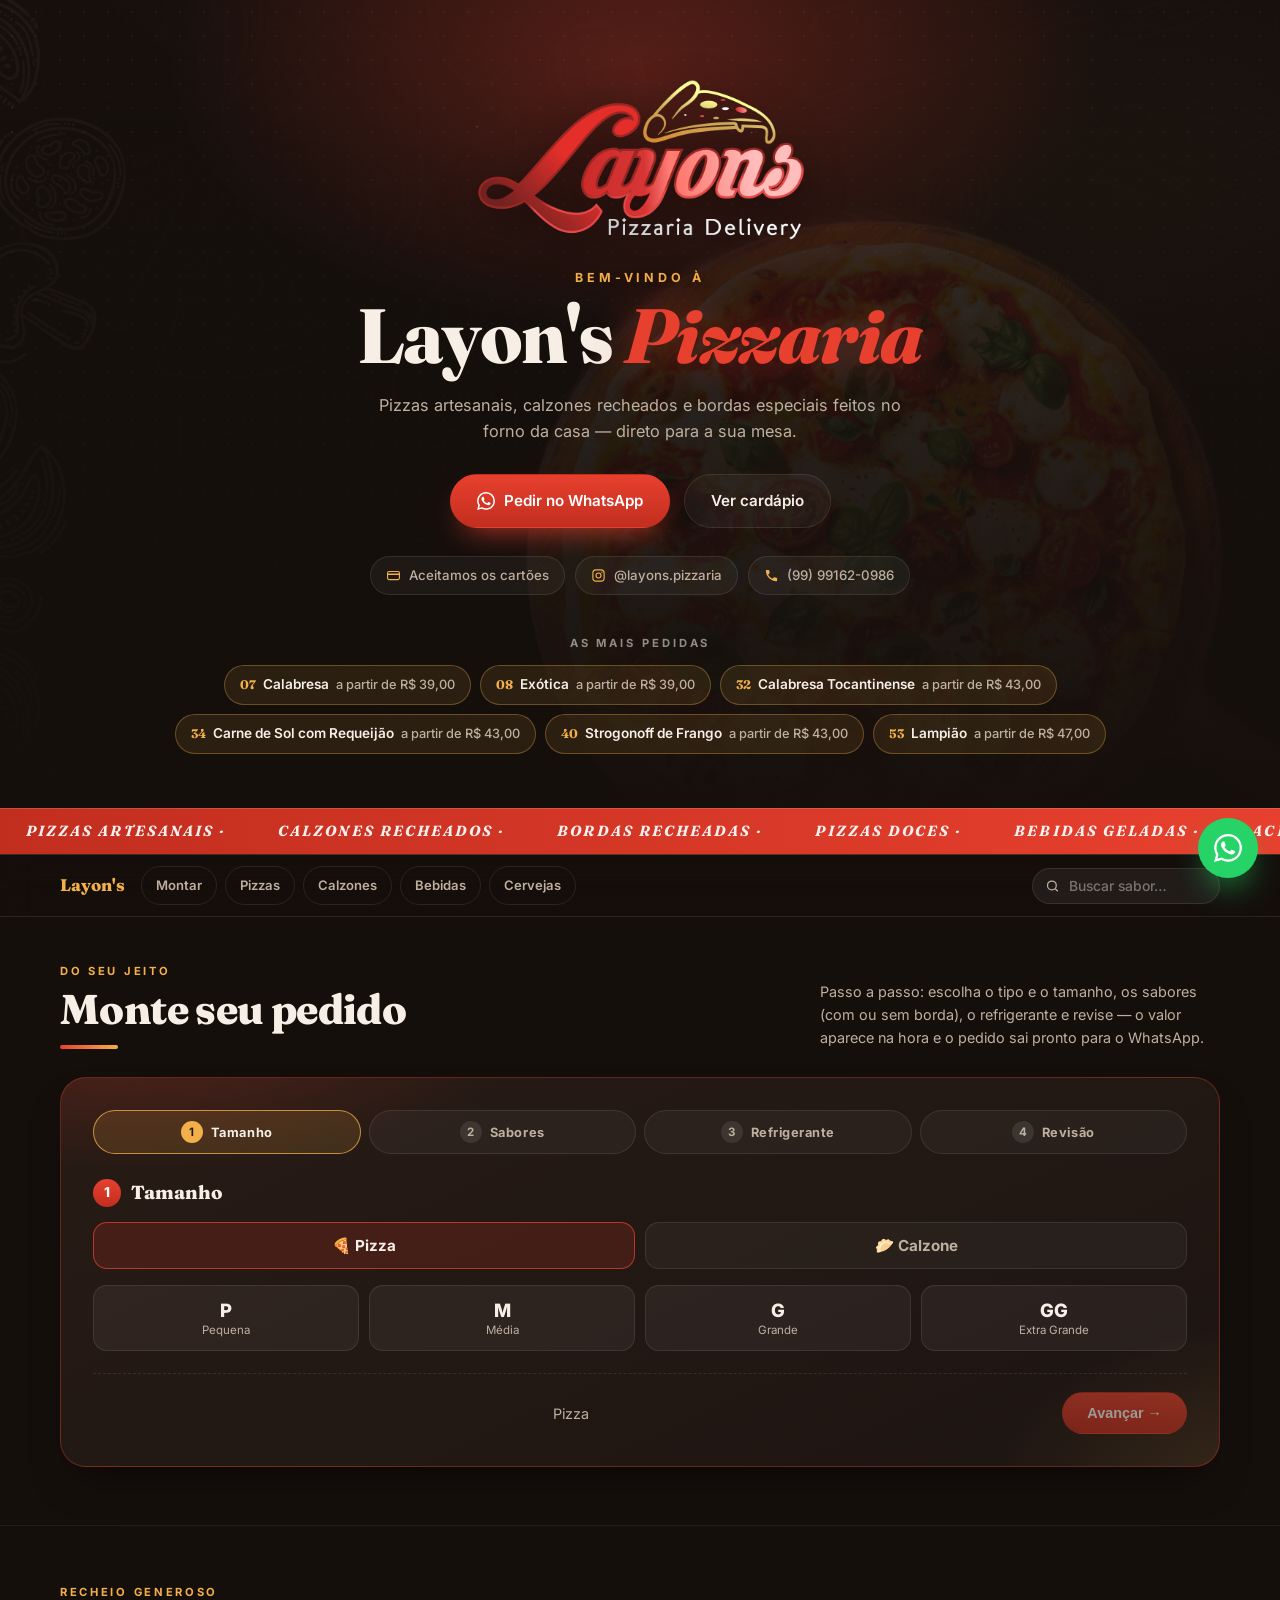
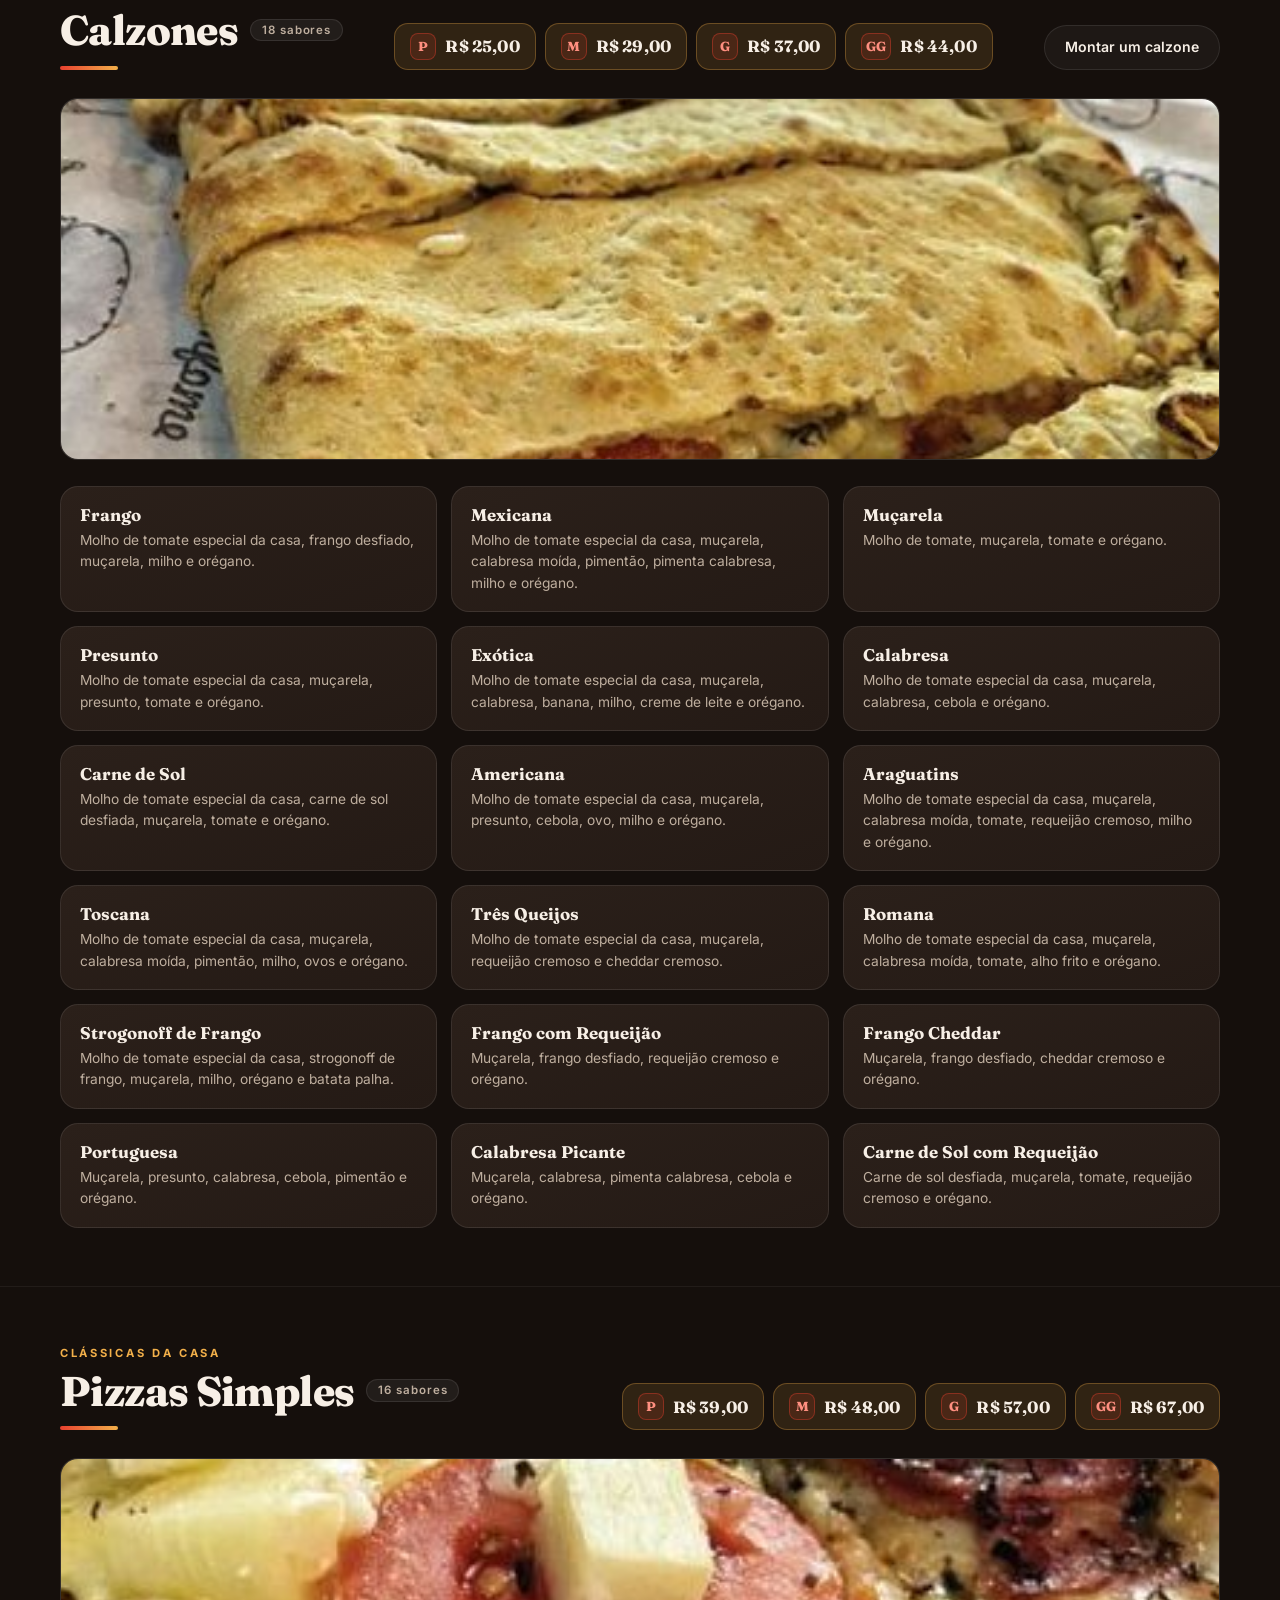
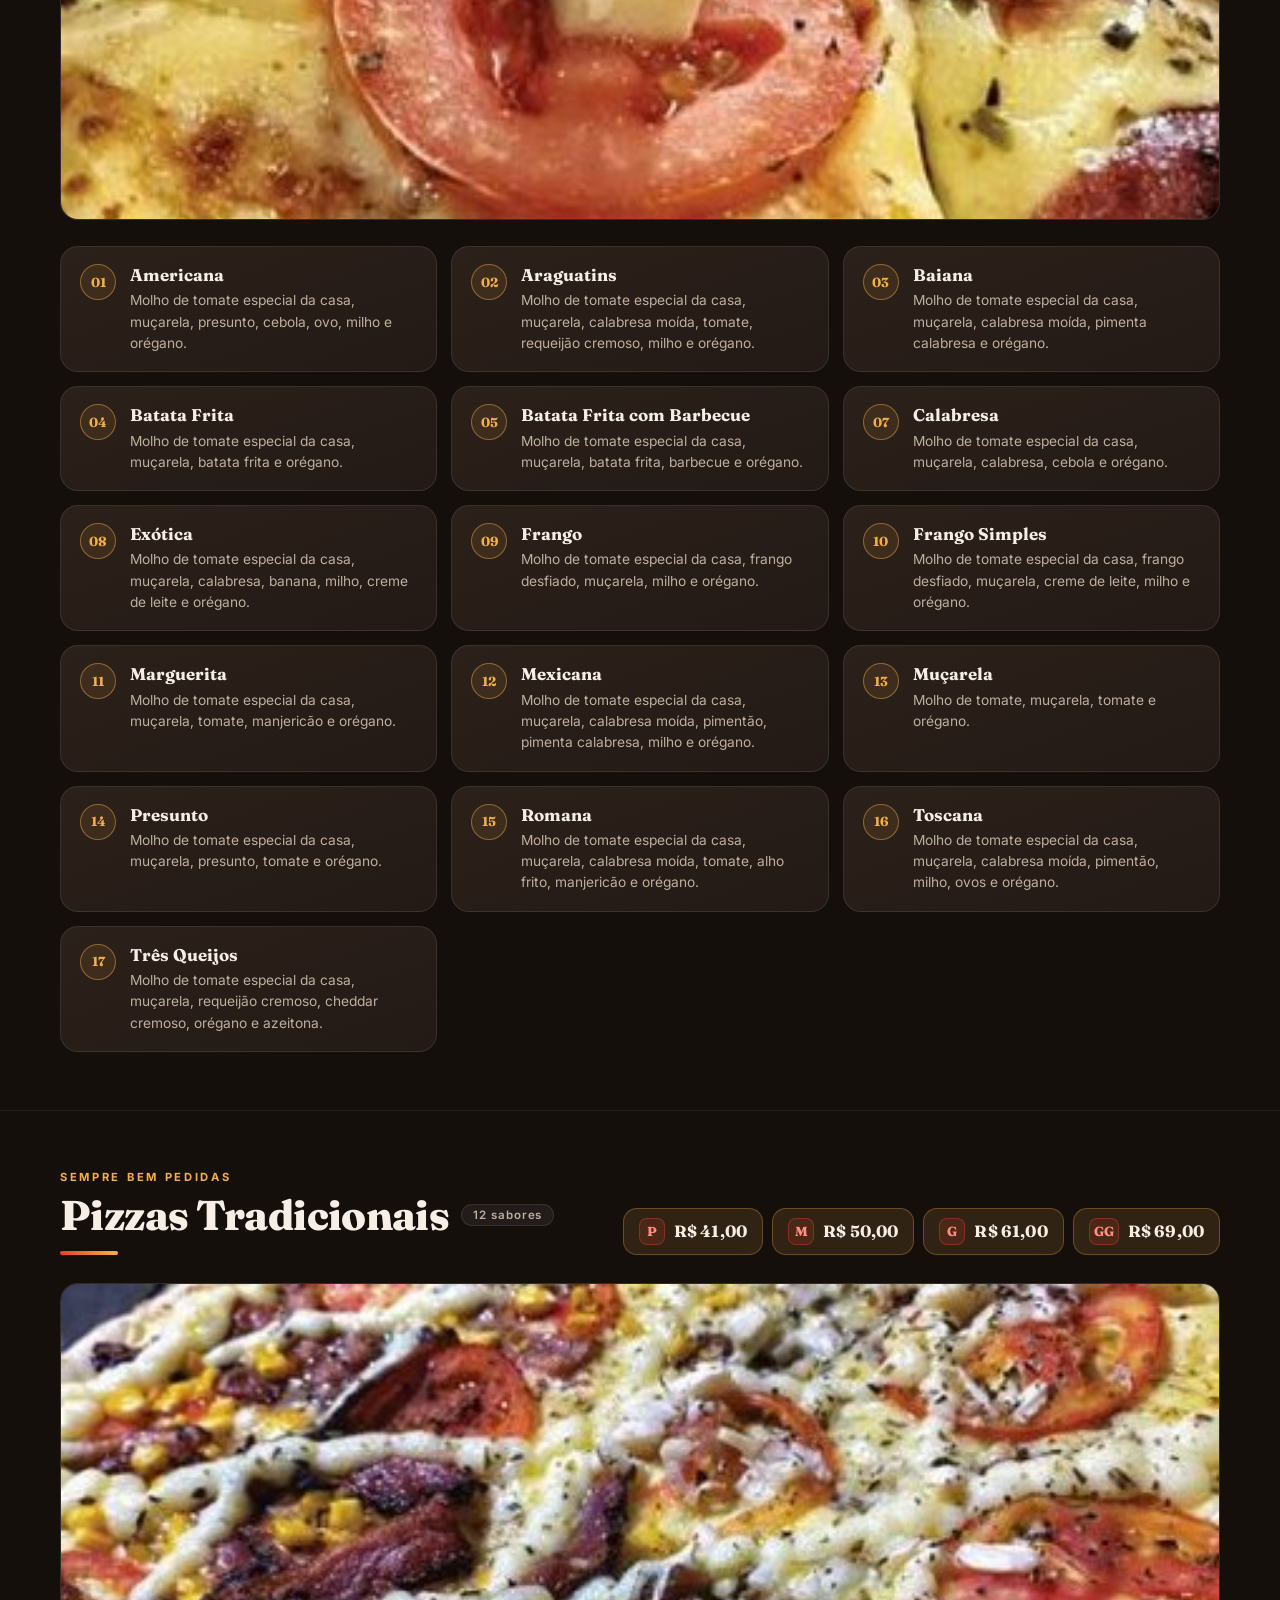
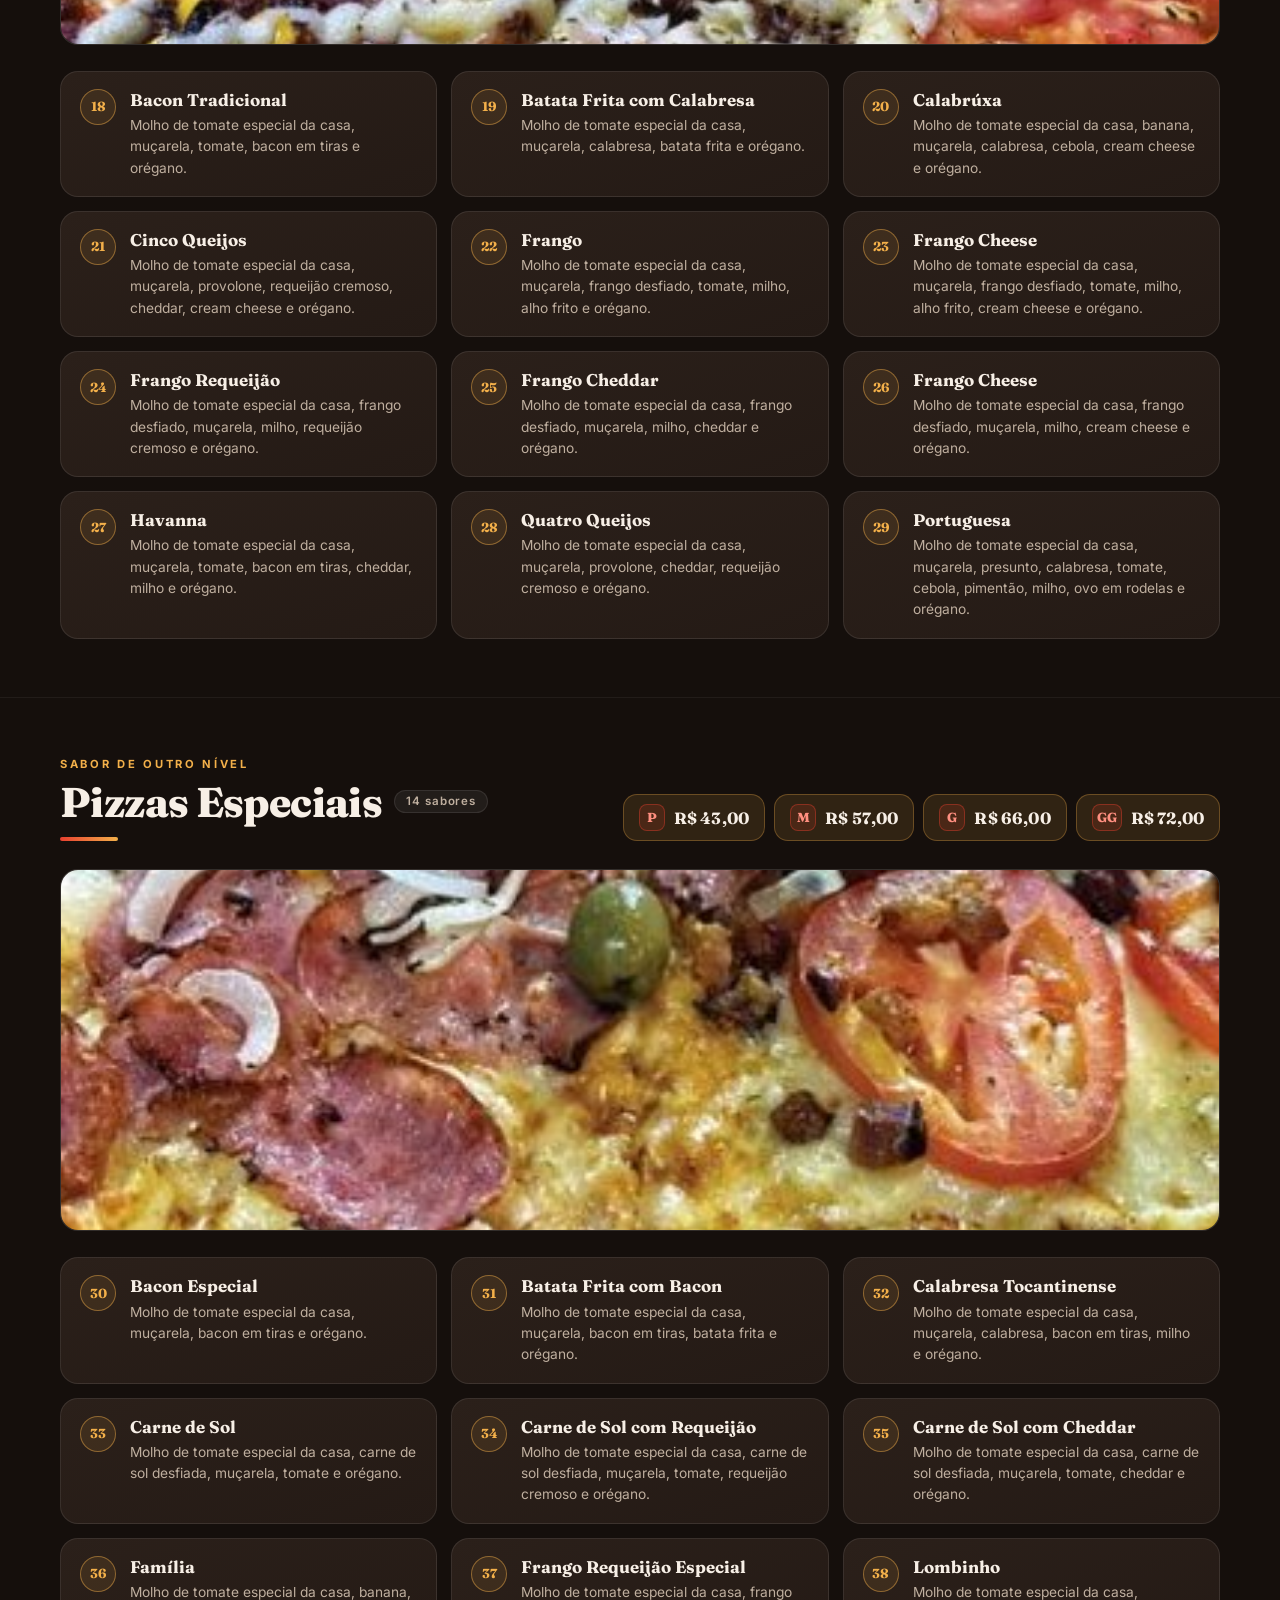
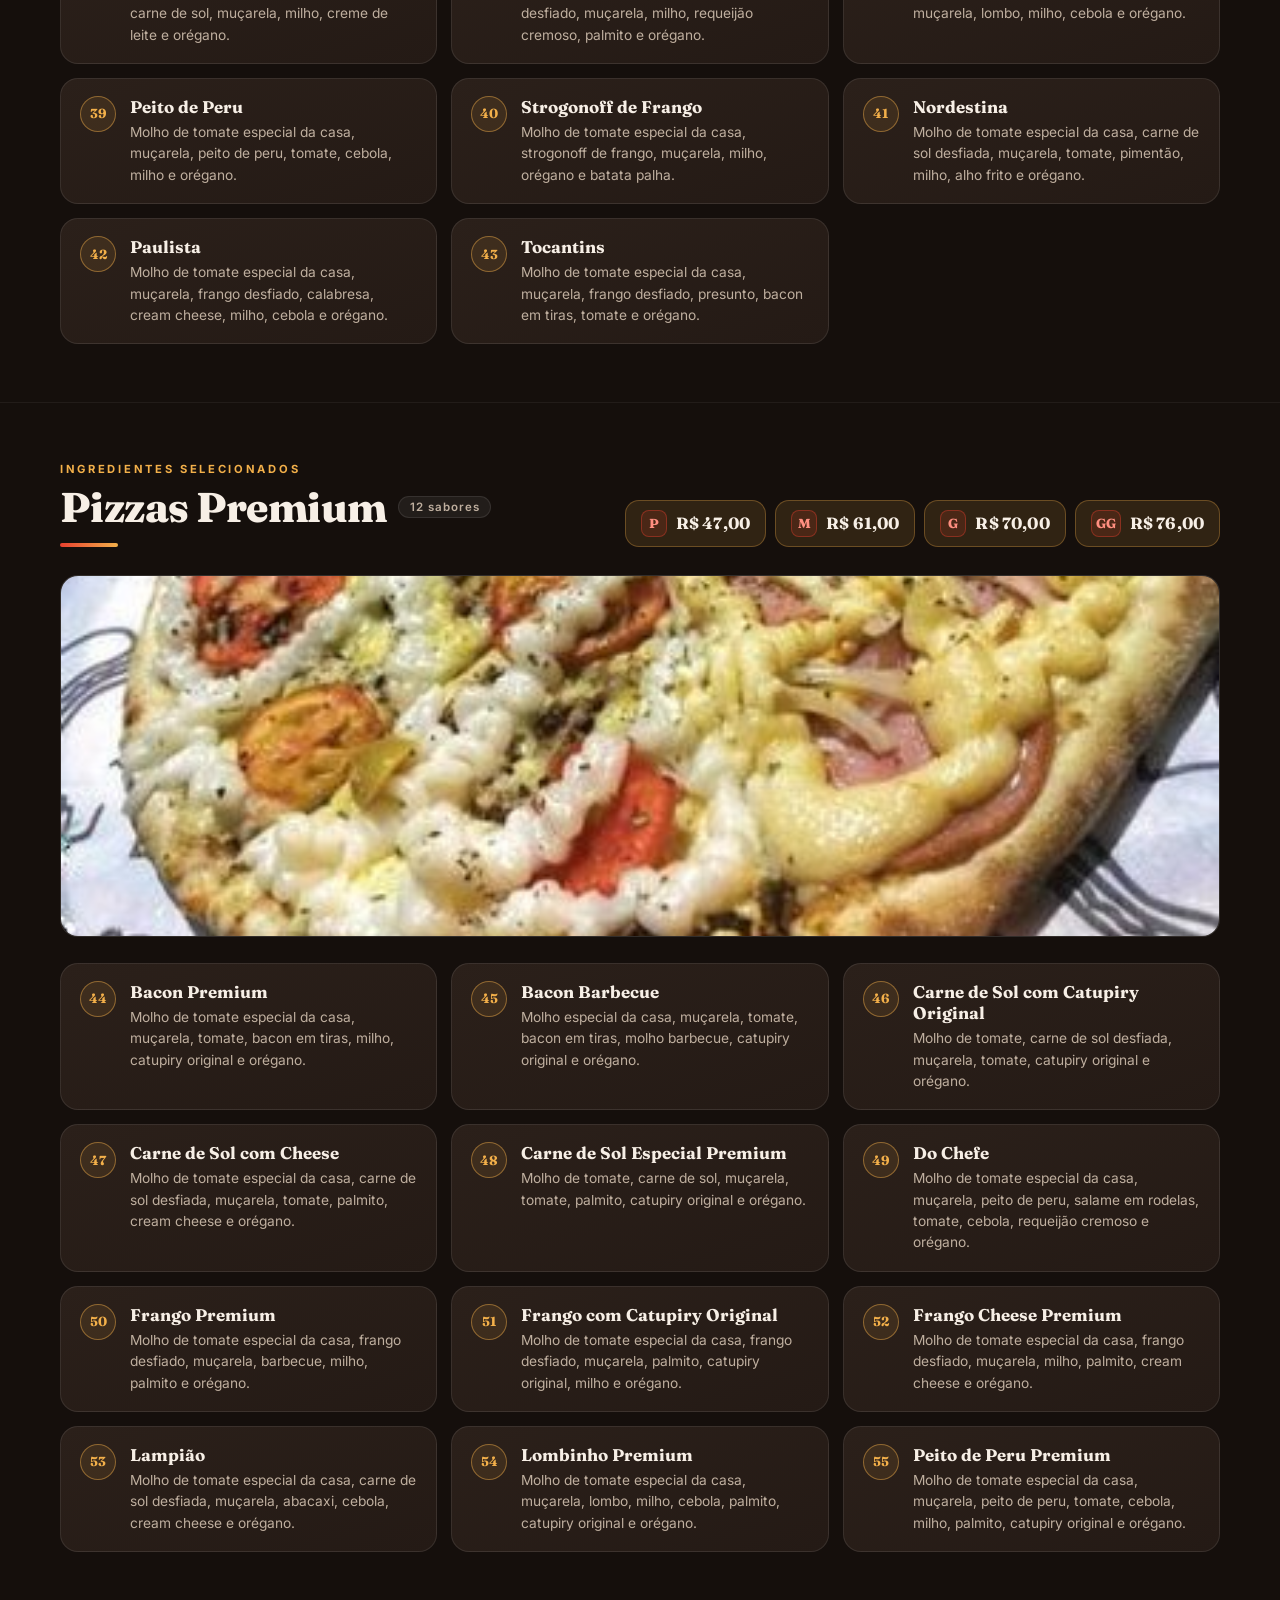
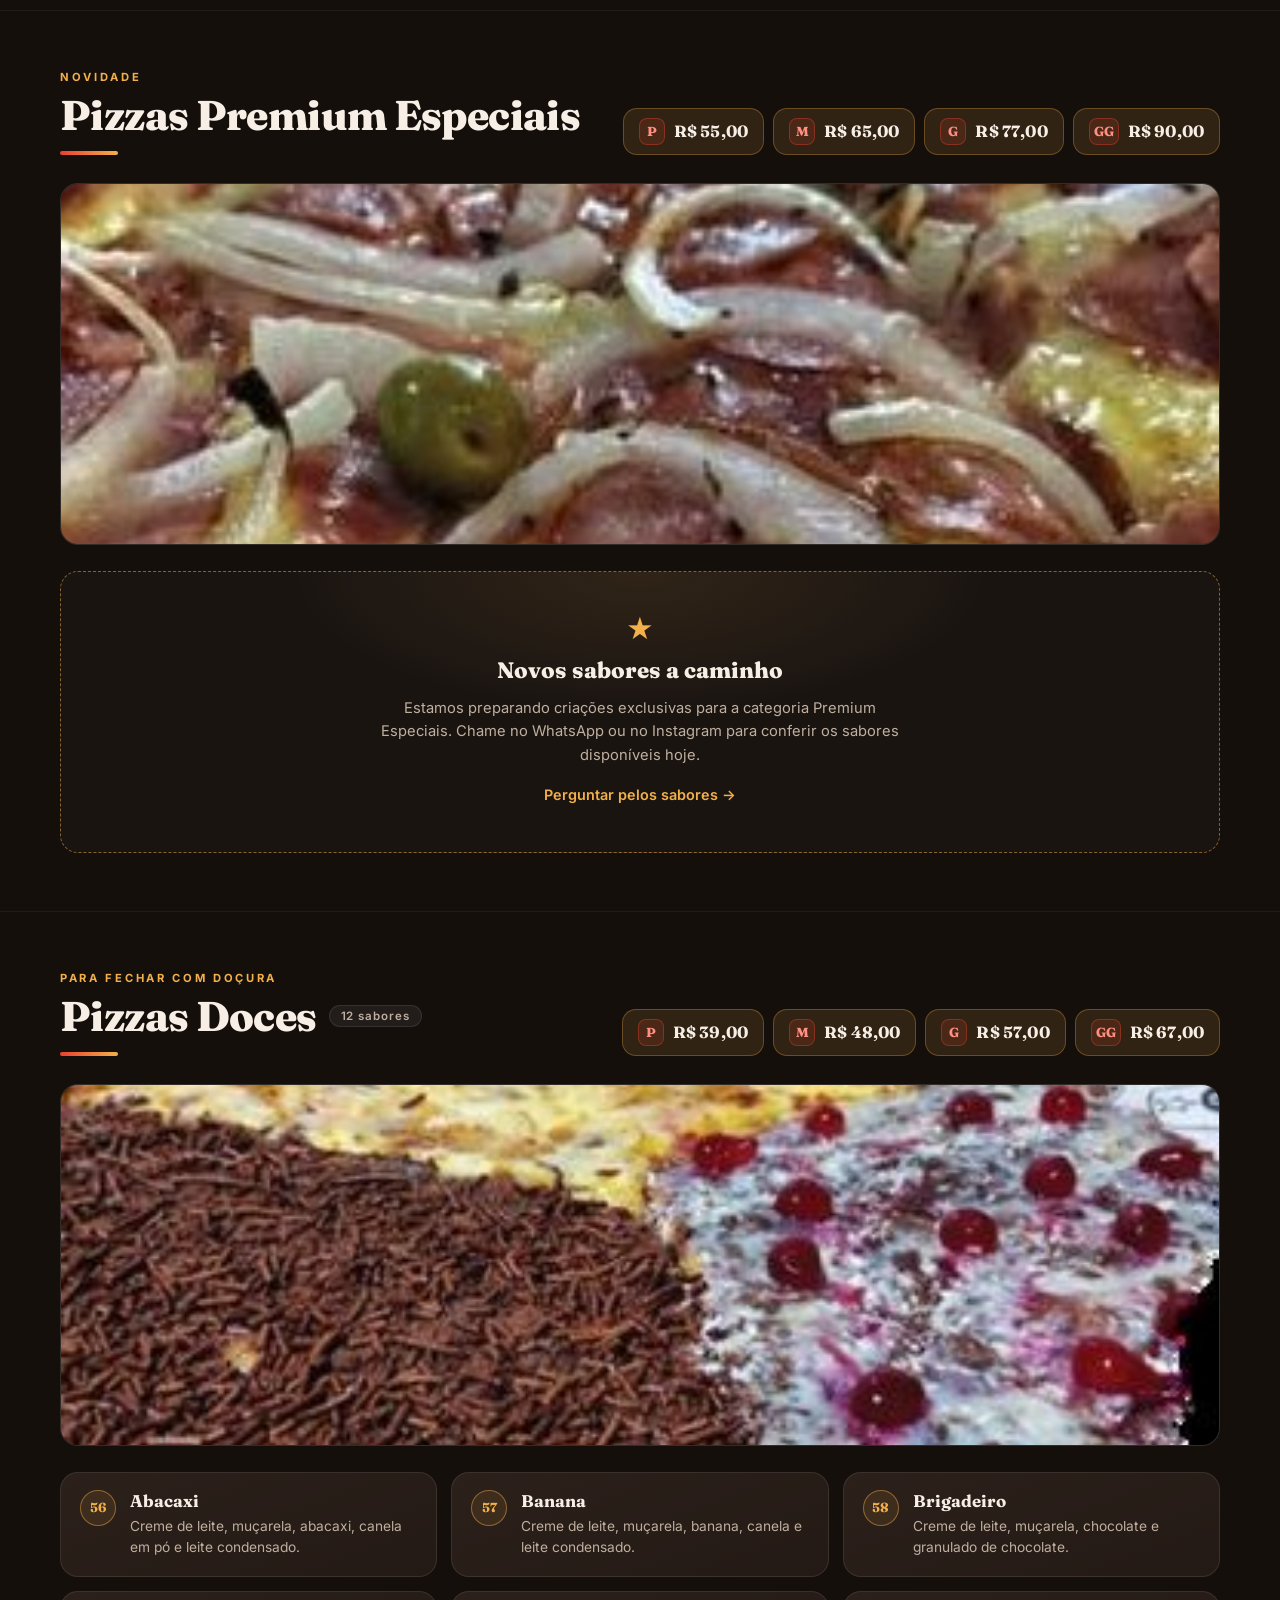
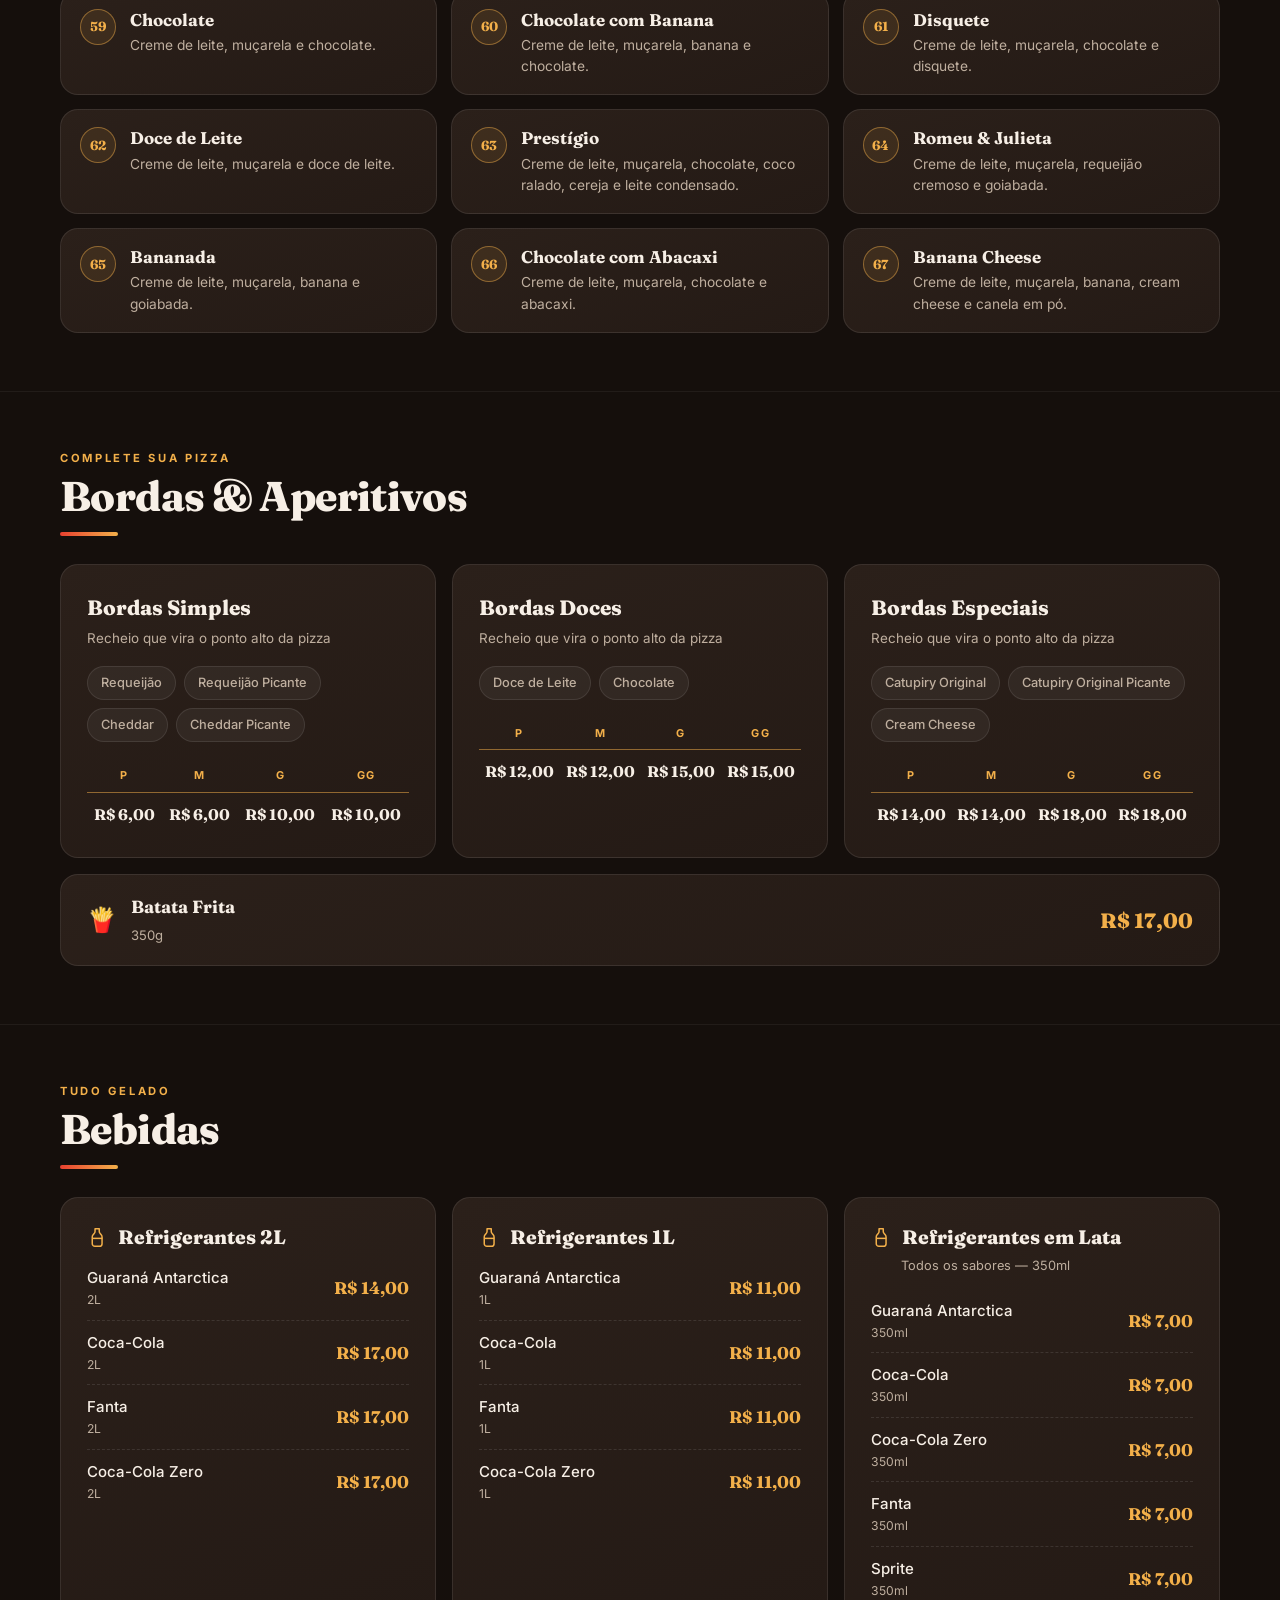
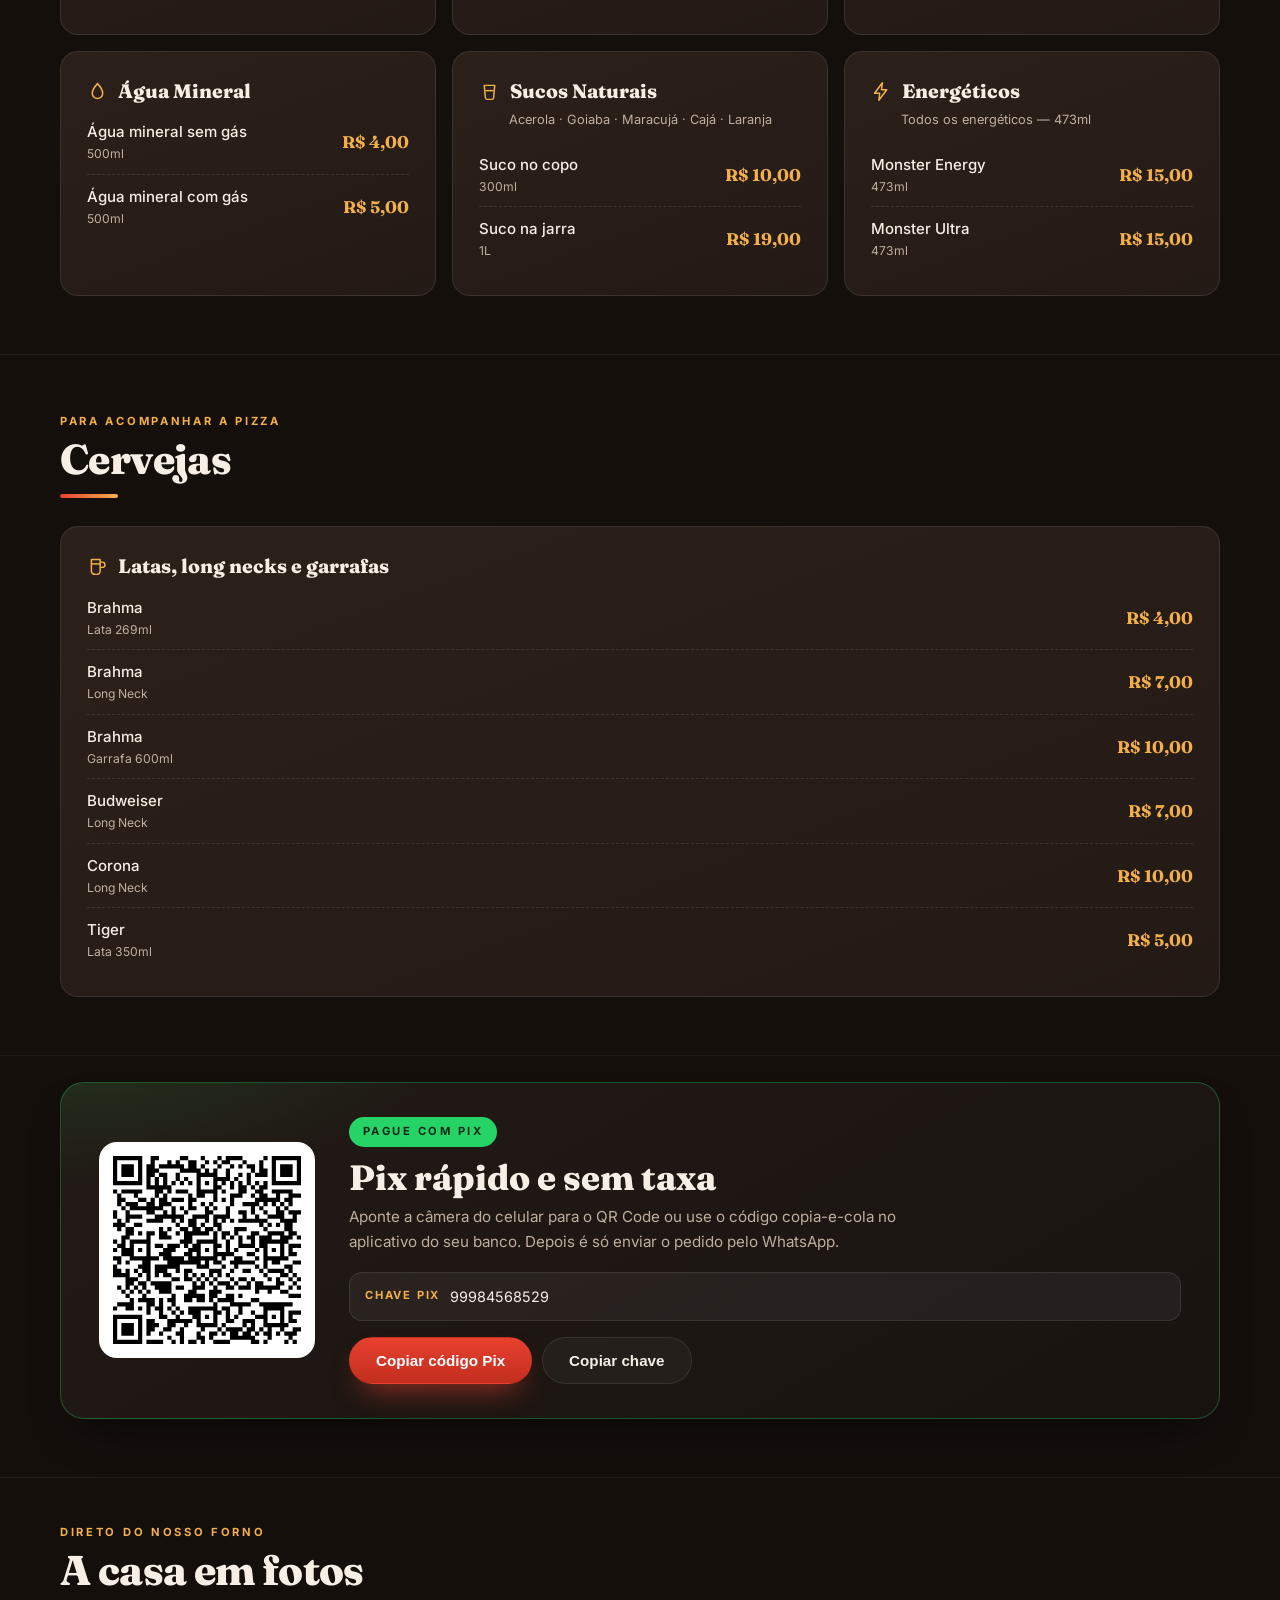
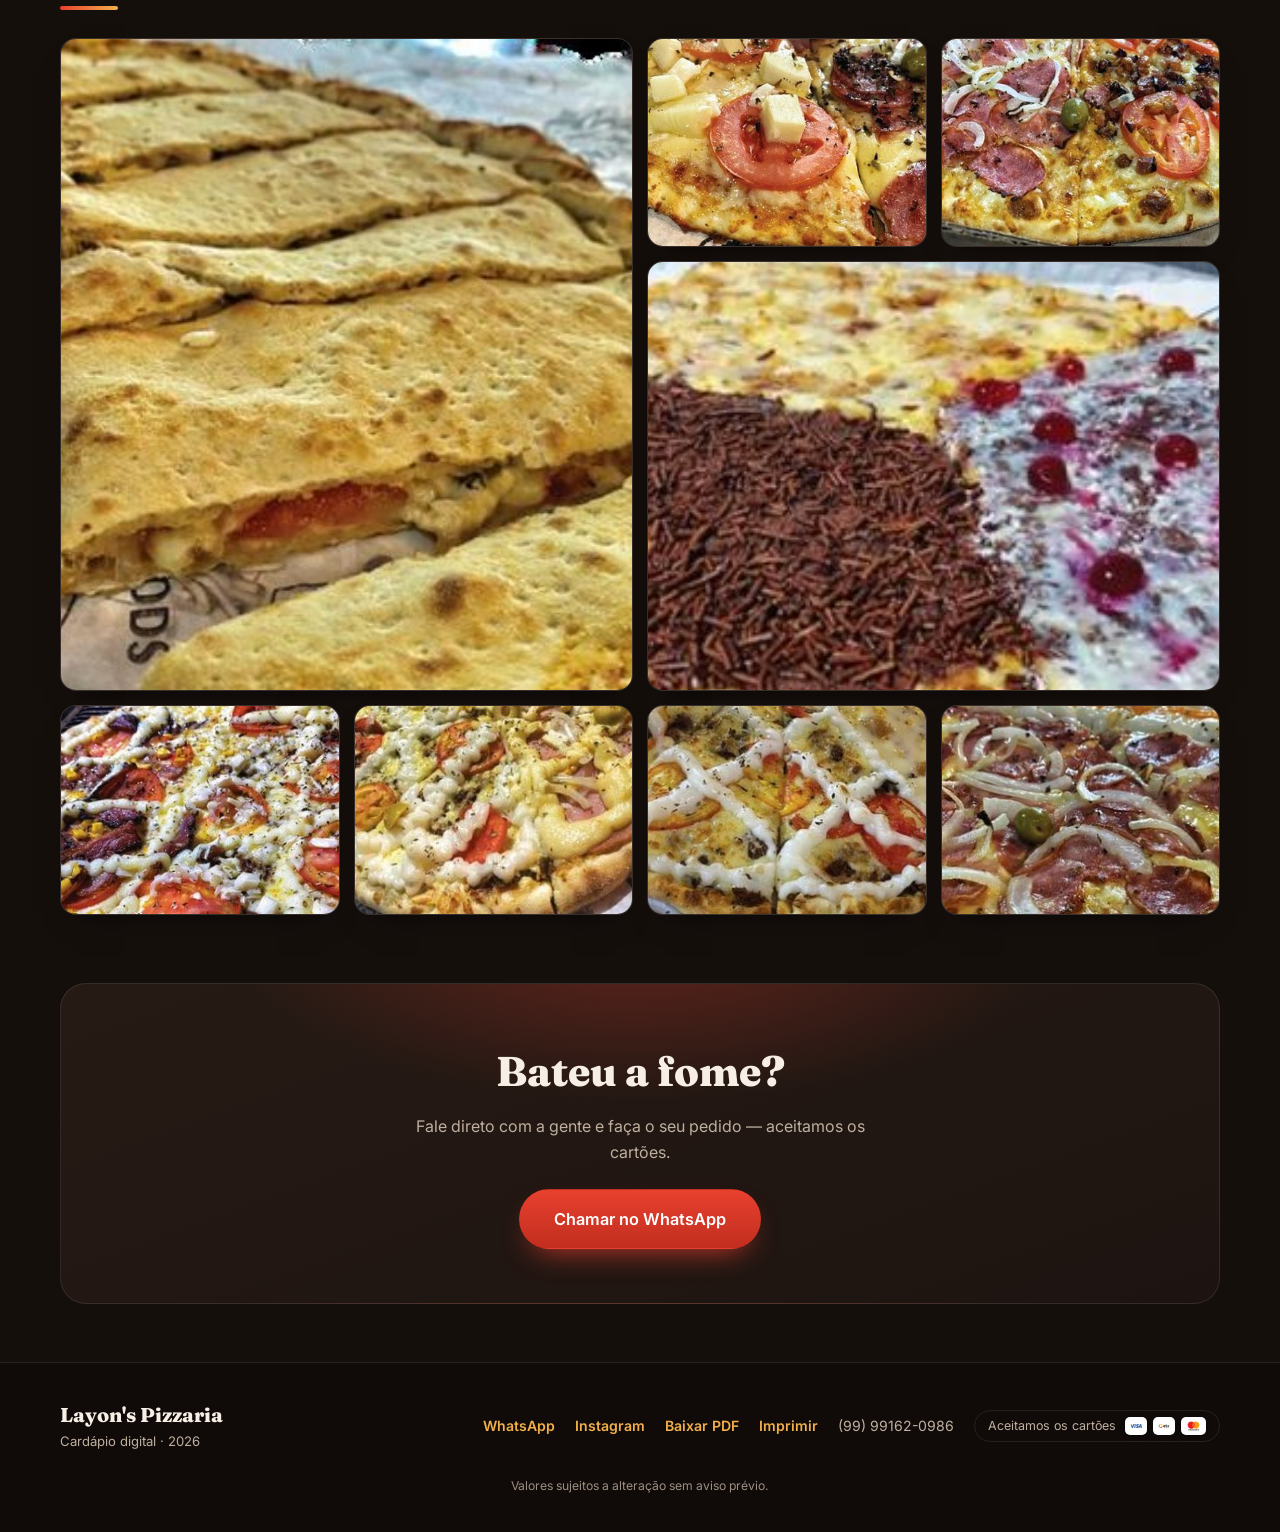
==== commit 55957c48: "Features de reuso: fotos de seção em Bordas/Bebidas/Cervejas, alt e enquadramento por foto, selo de " ====
--- a/index.html
+++ b/index.html
@@ -106,6 +106,8 @@
       <div class="footer-links">
         <a id="footWhats" href="#" target="_blank" rel="noopener">WhatsApp</a>
         <a id="footInsta" href="#" target="_blank" rel="noopener">Instagram</a>
+        <a href="cardapio-layons-2026.pdf" target="_blank" rel="noopener" class="no-print">Baixar PDF</a>
+        <button type="button" id="footPrint" class="no-print">Imprimir</button>
         <span id="footPhone">(99) 99162-0986</span>
         <span class="footer-cards">Aceitamos os cartões
           <span class="card-logos" aria-label="Visa, Elo e Mastercard">
--- a/styles.css
+++ b/styles.css
@@ -565,6 +565,22 @@
   transform: translateY(-5px);
 }
 
+/* Foto da seção (sabores / calzones) */
+.sec-photo {
+  margin: 0 0 26px;
+  border-radius: 18px;
+  overflow: hidden;
+  border: 1px solid var(--line);
+  background: rgba(255, 255, 255, 0.04);
+}
+
+.sec-photo img {
+  display: block;
+  width: 100%;
+  height: clamp(180px, 30vw, 360px);
+  object-fit: cover;
+}
+
 /* Faixa de preços */
 .prices {
   display: flex;
@@ -587,7 +603,7 @@
   font-family: var(--font-display);
   font-weight: 800;
   font-size: 0.82rem;
-  color: var(--red);
+  color: #ff8f80; /* vermelho claro p/ contraste AA sobre o fundo escuro */
   background: rgba(232, 64, 47, 0.14);
   border: 1px solid rgba(232, 64, 47, 0.4);
   border-radius: 8px;
@@ -967,6 +983,38 @@
   text-decoration: underline;
 }
 
+.footer-links button {
+  background: none;
+  border: none;
+  padding: 0;
+  font: inherit;
+  color: var(--gold);
+  font-weight: 600;
+  cursor: pointer;
+}
+
+.footer-links button:hover {
+  text-decoration: underline;
+}
+
+/* faixa de "preview do rascunho" (?preview=1) */
+.preview-flag {
+  position: fixed;
+  left: 16px;
+  bottom: 18px;
+  z-index: 60;
+  max-width: calc(100vw - 110px);
+  background: var(--gold);
+  color: #241609;
+  font-family: var(--font-body);
+  font-size: 0.76rem;
+  font-weight: 700;
+  letter-spacing: 0.04em;
+  padding: 9px 16px;
+  border-radius: 999px;
+  box-shadow: 0 8px 24px rgba(0, 0, 0, 0.5);
+}
+
 .footer-cards {
   display: inline-flex;
   align-items: center;
@@ -994,7 +1042,7 @@
 
 .footer-note {
   width: 100%;
-  color: rgba(191, 175, 159, 0.6);
+  color: rgba(191, 175, 159, 0.8);
   font-size: 0.76rem;
   text-align: center;
   margin-top: 6px;
@@ -2290,6 +2338,18 @@
     color: #6b5d53;
   }
 
+  .sec-photo {
+    margin-bottom: 5mm;
+    border: 1px solid #e8ded2;
+    border-radius: 8px;
+    break-inside: avoid;
+    page-break-inside: avoid;
+  }
+
+  .sec-photo img {
+    height: 42mm;
+  }
+
   .price {
     background: #fbf3e6;
     border: 1px solid #ecd9b7;
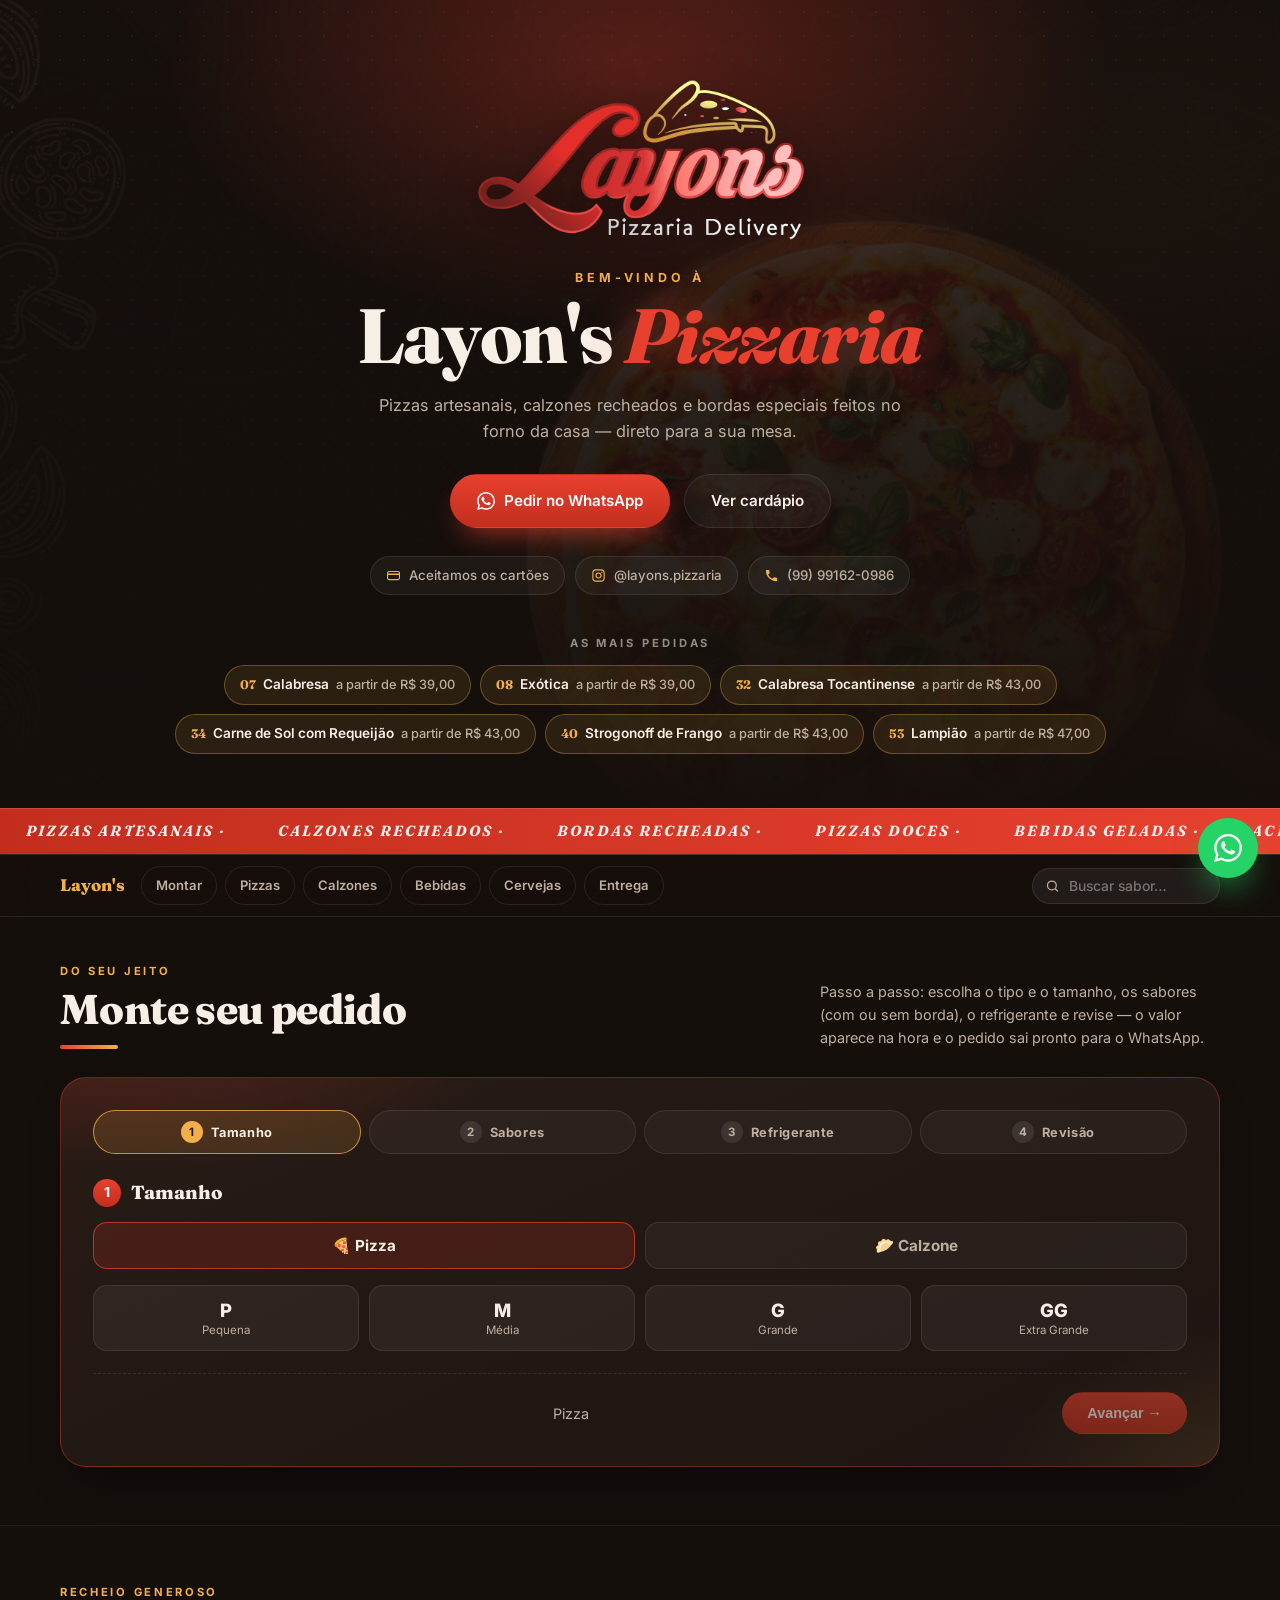
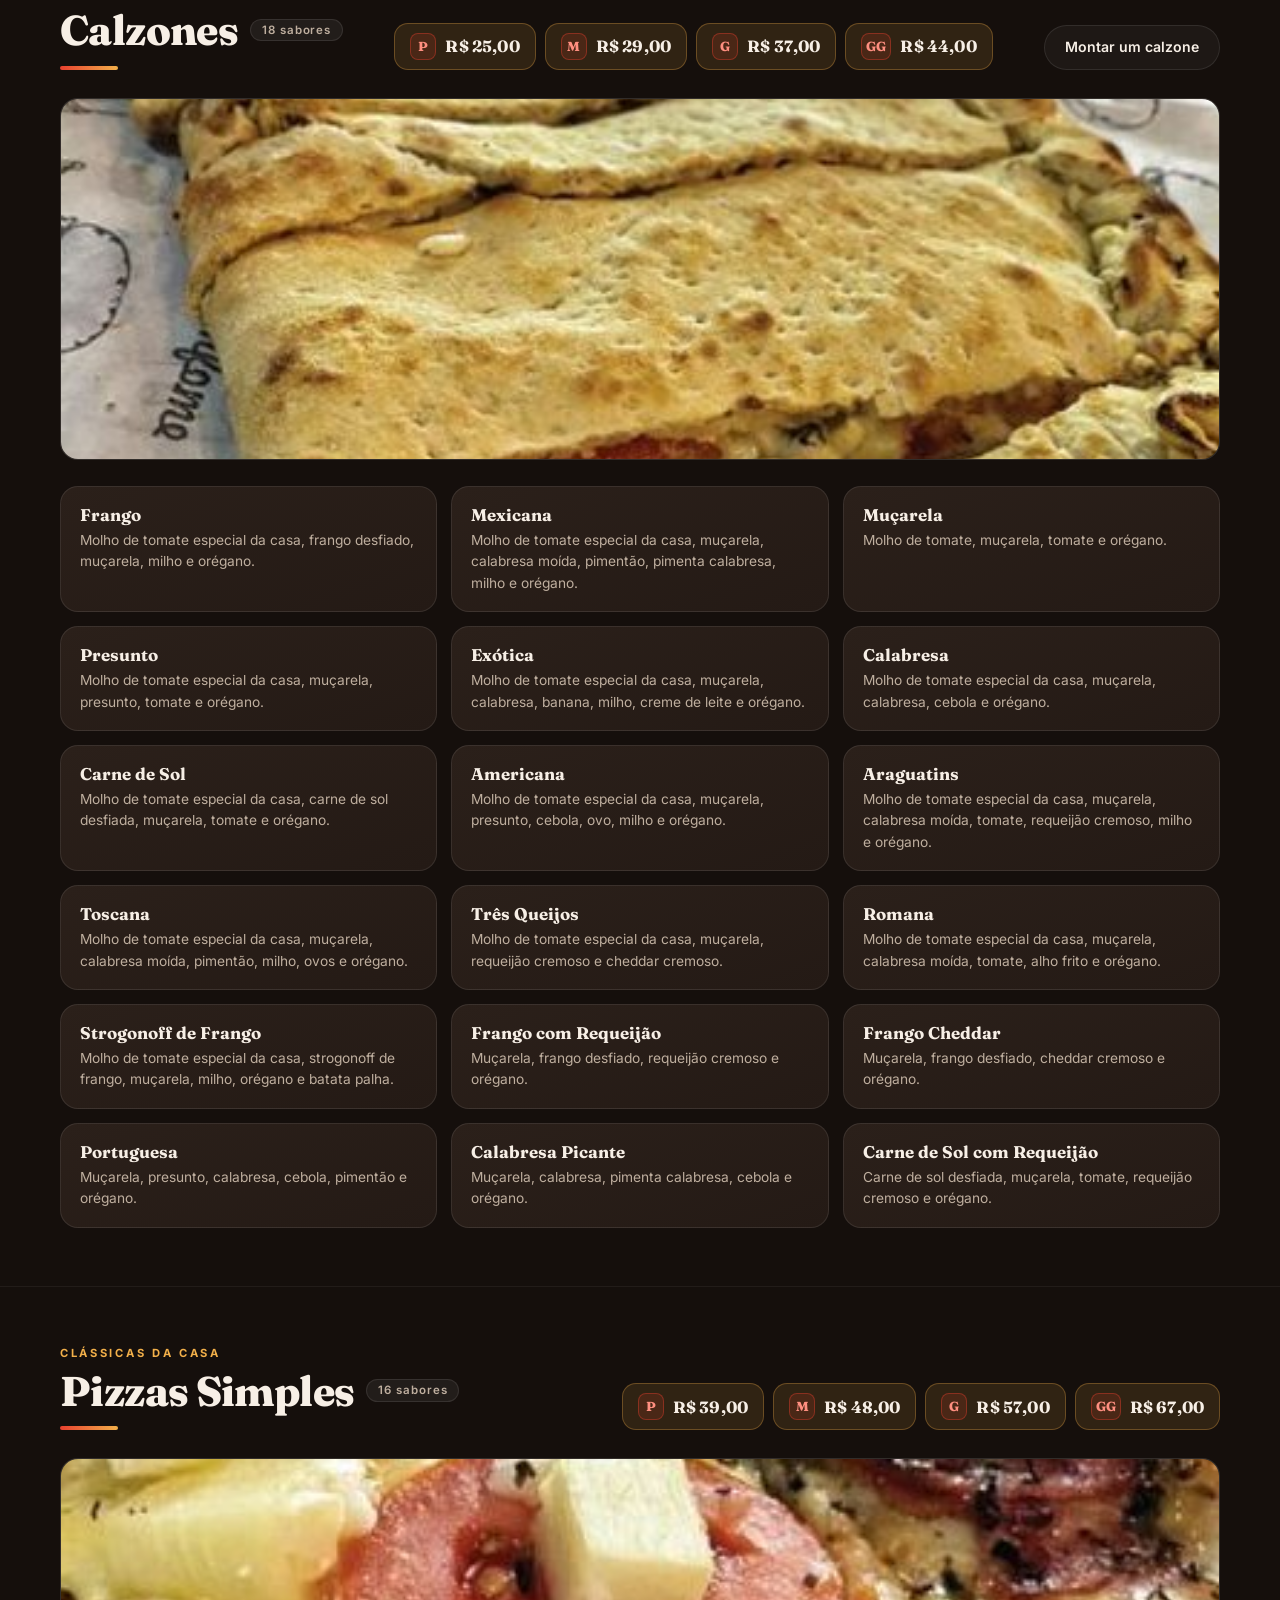
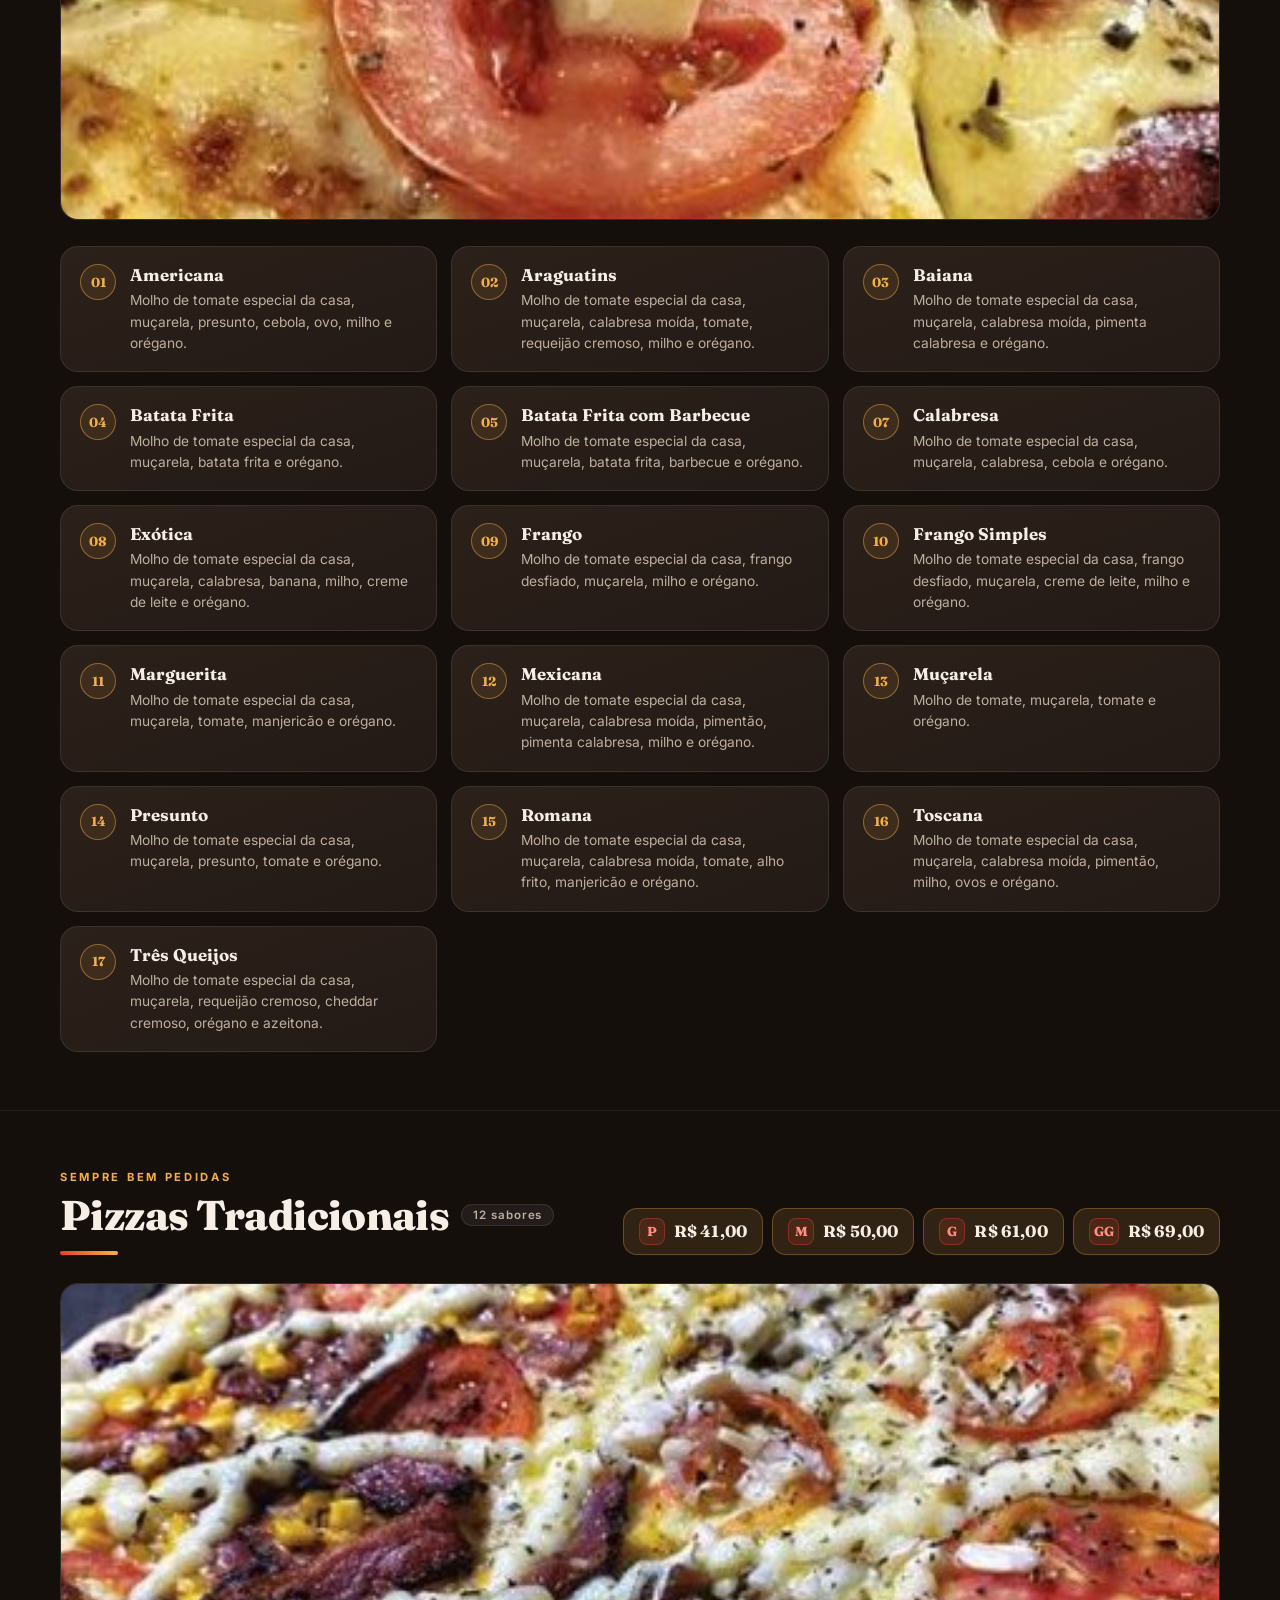
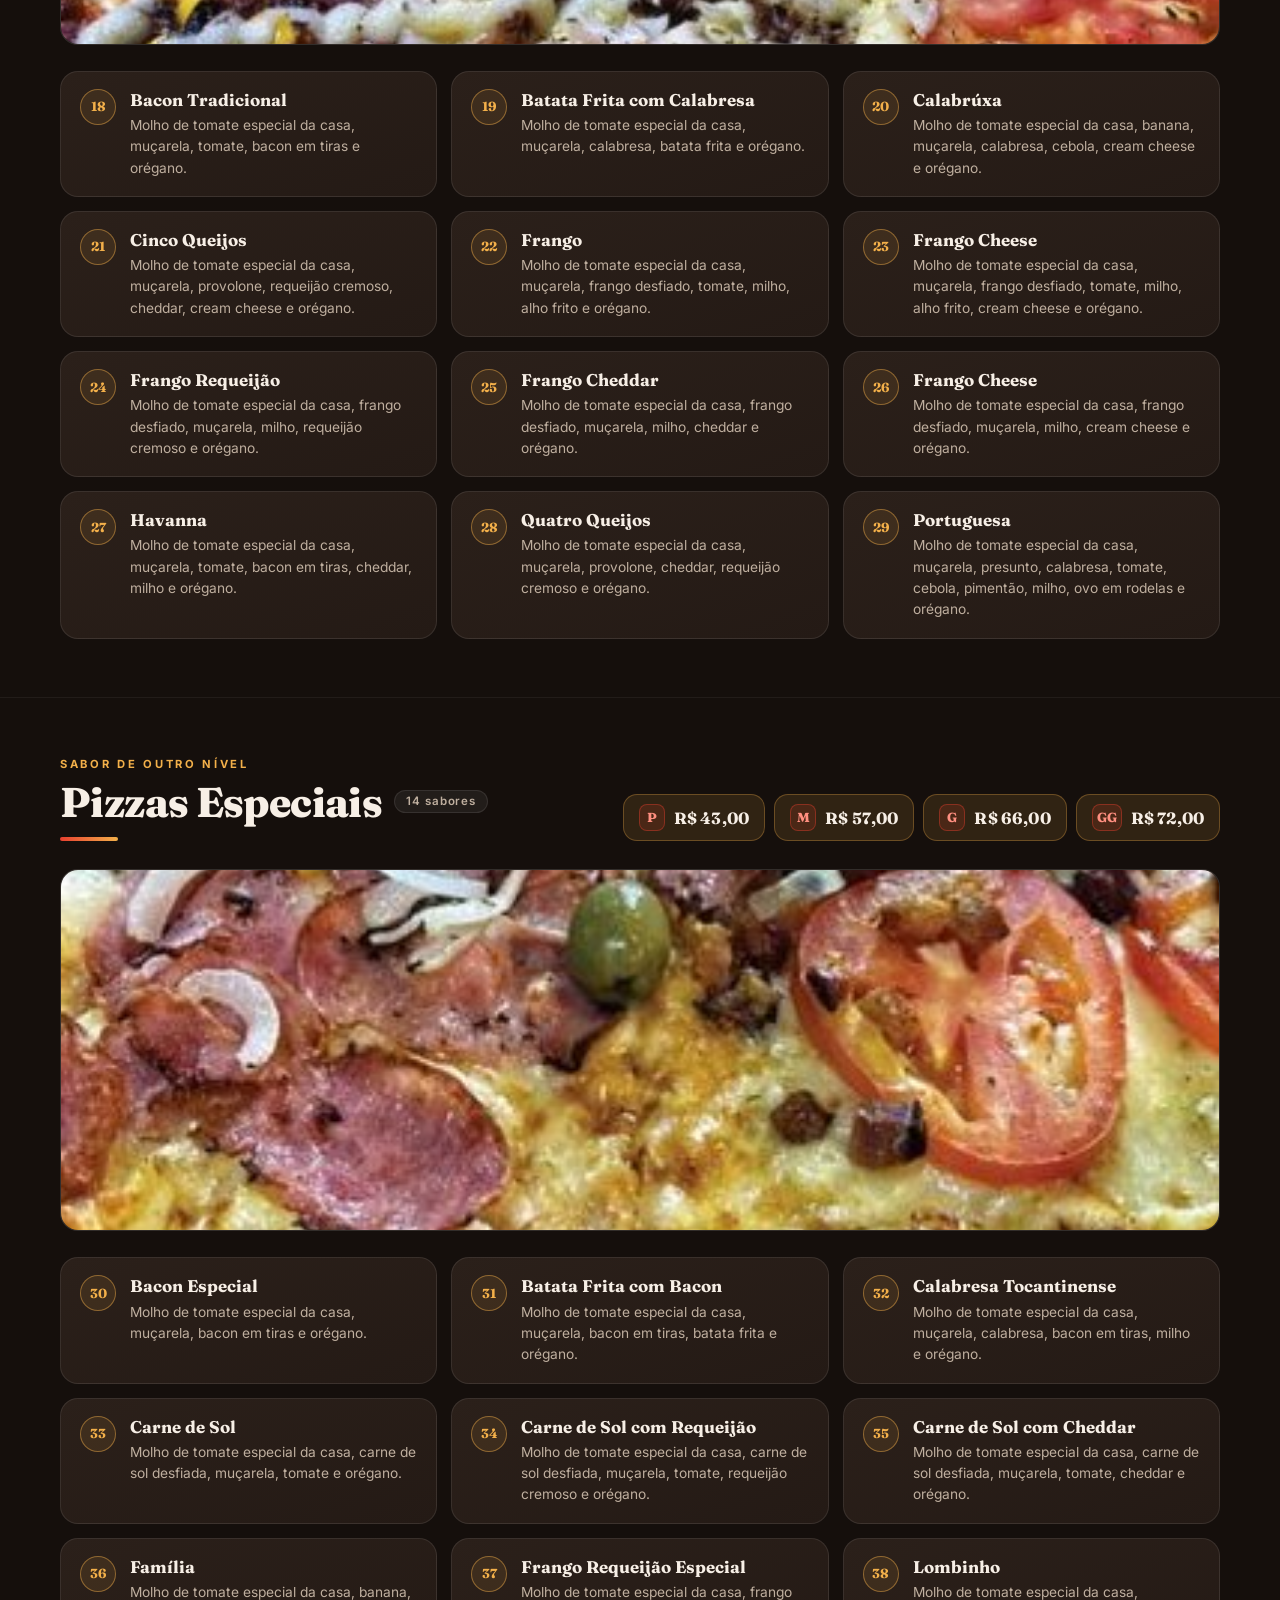
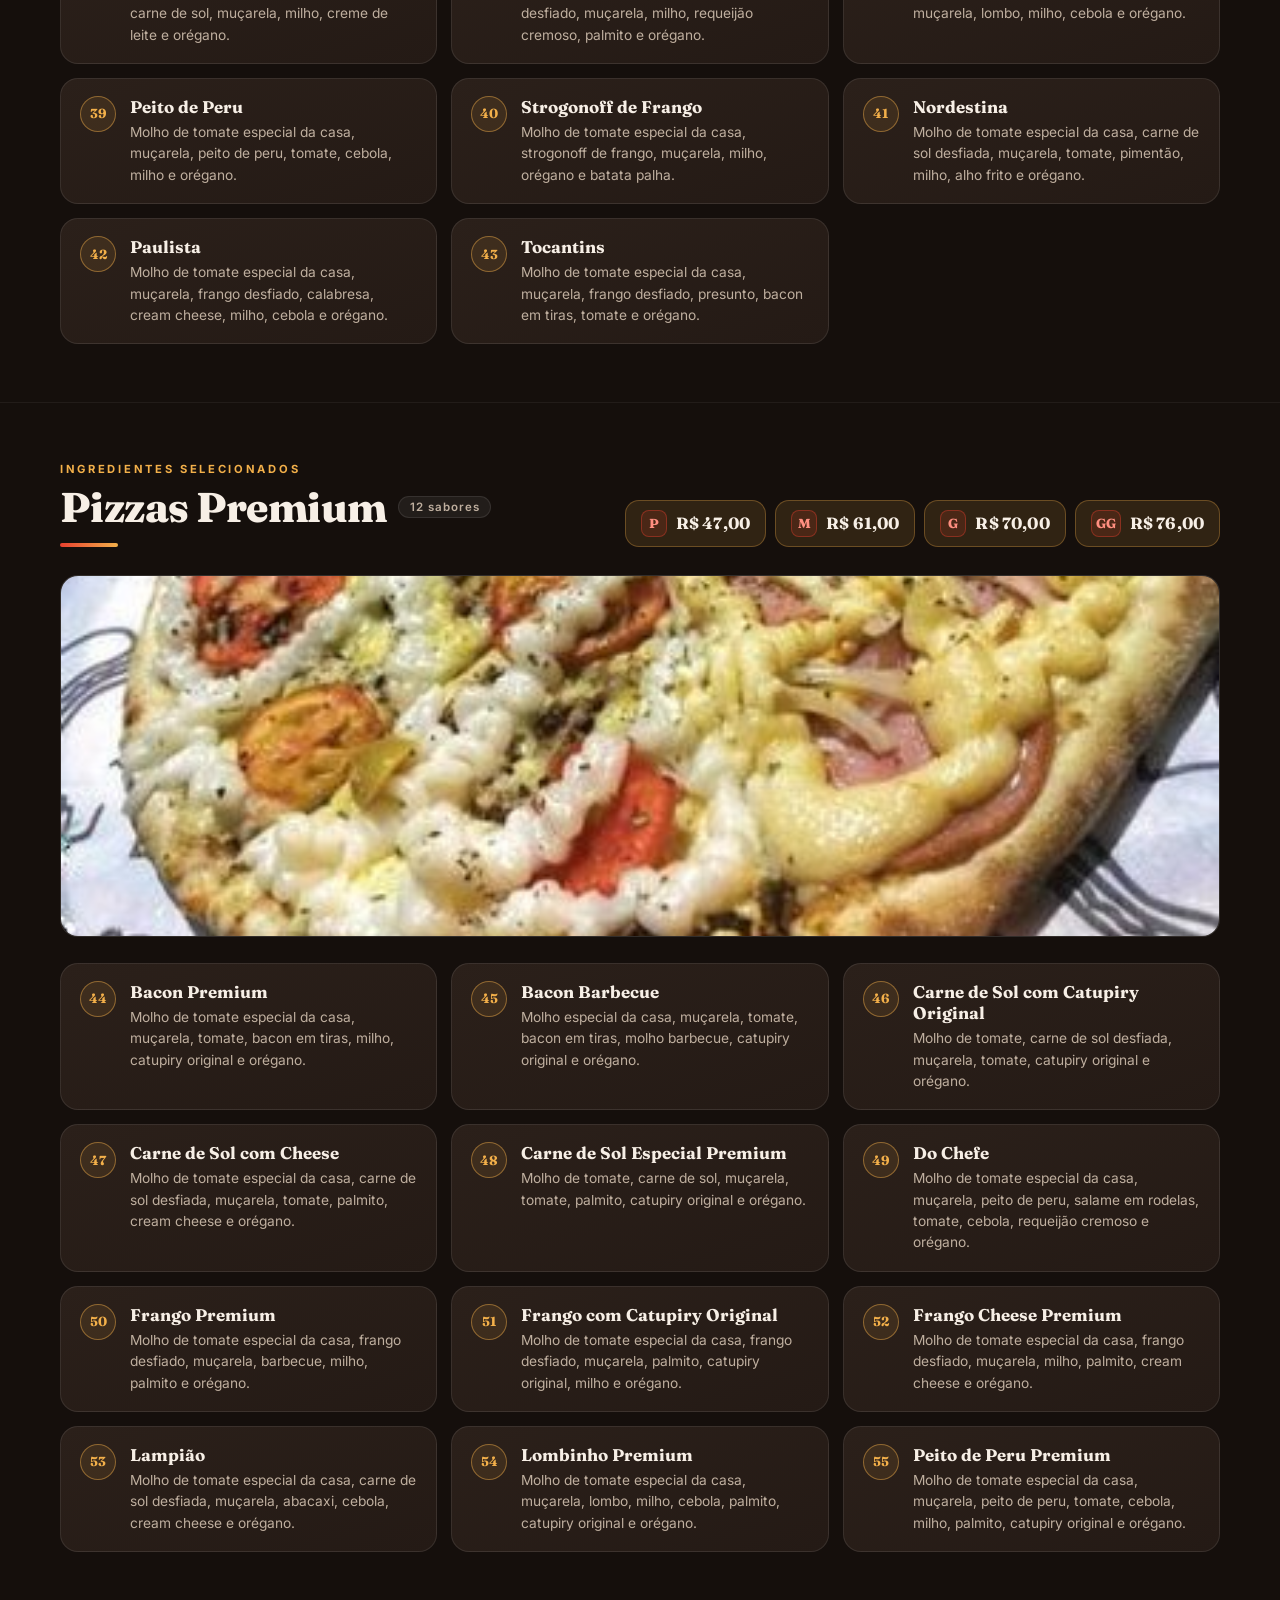
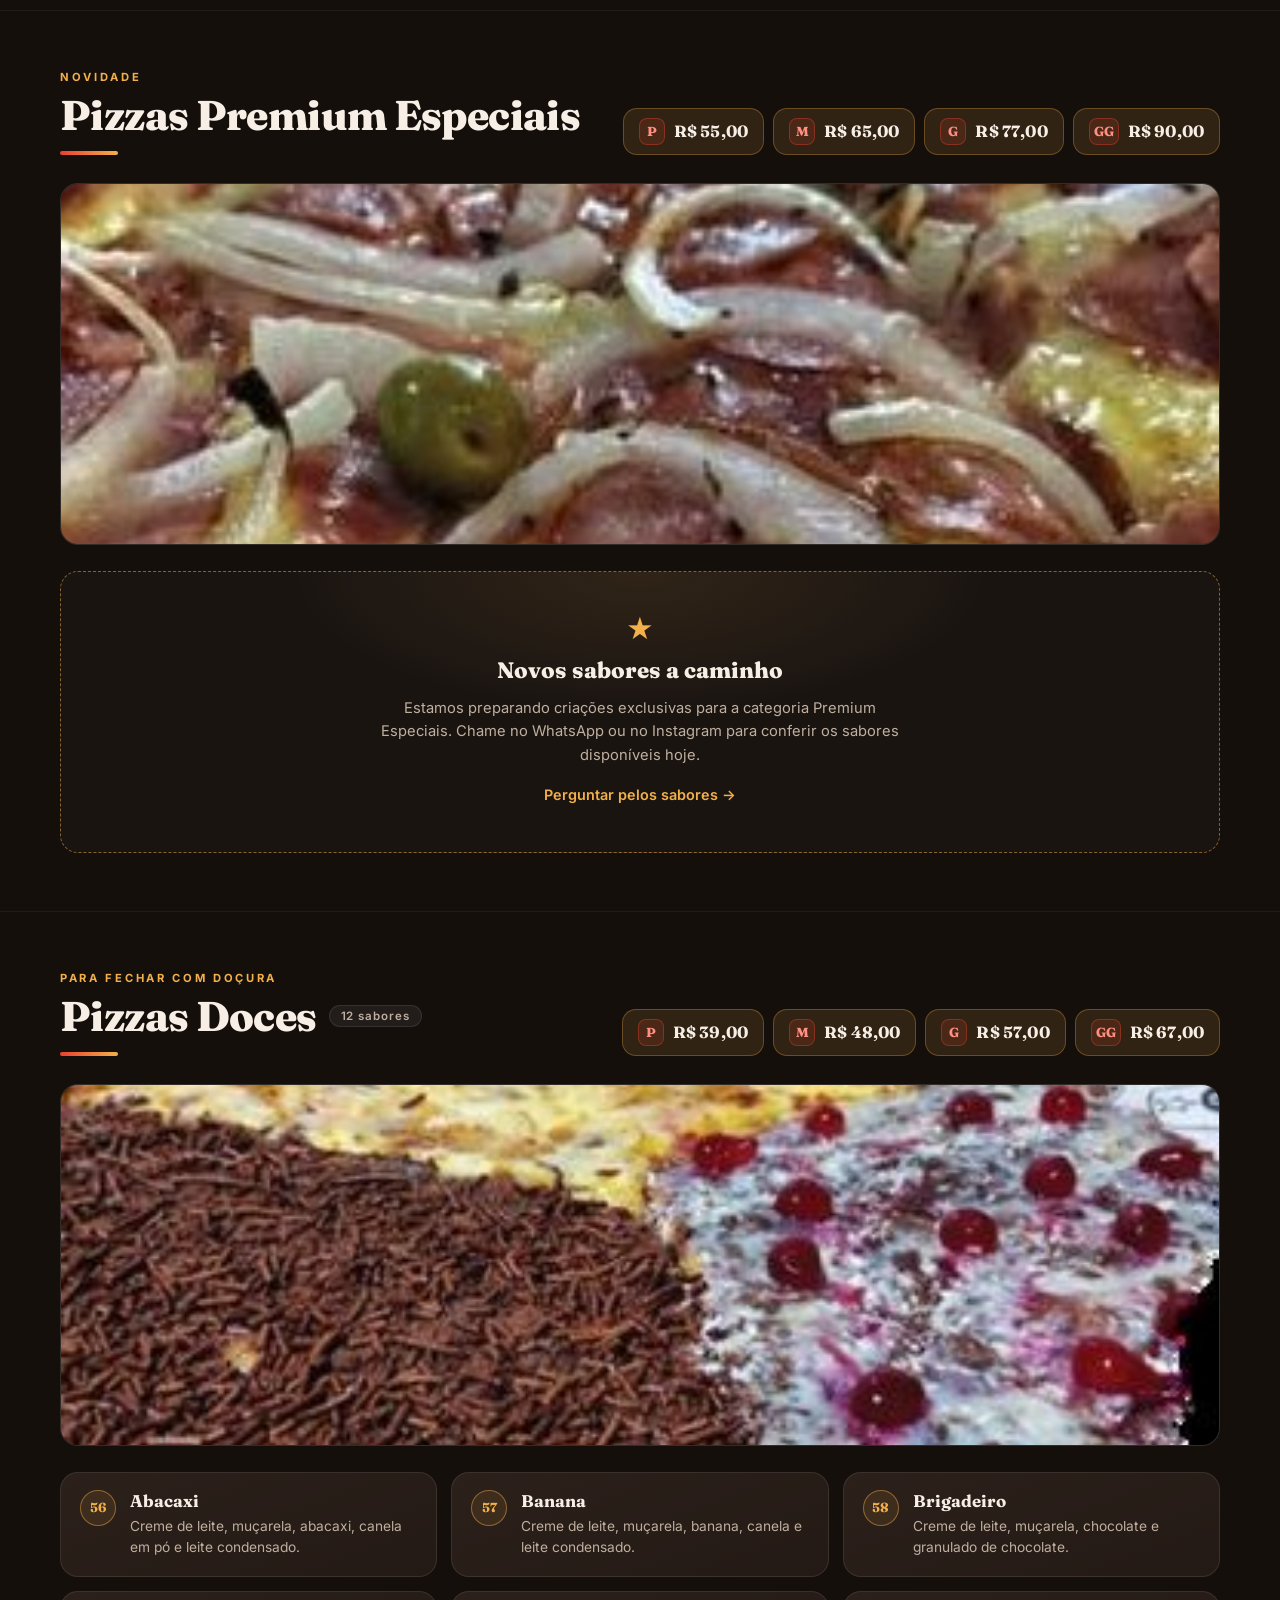
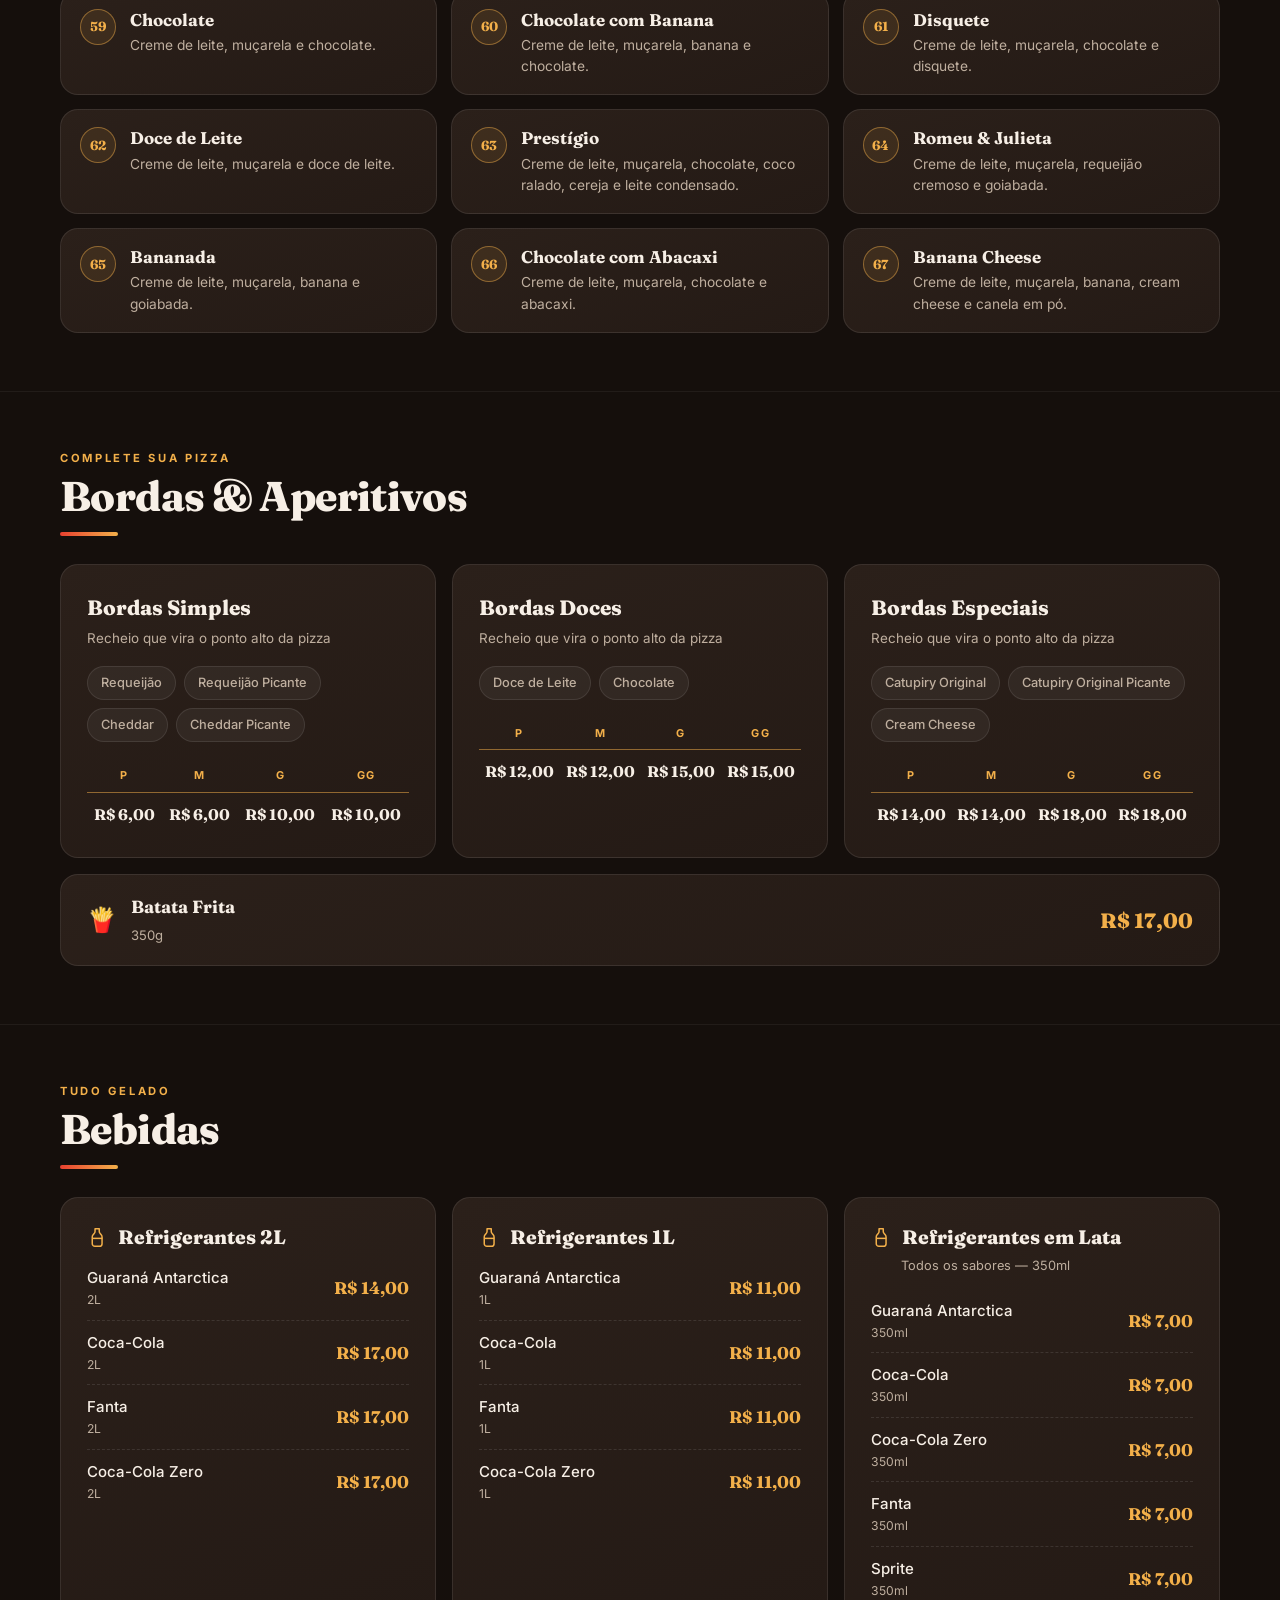
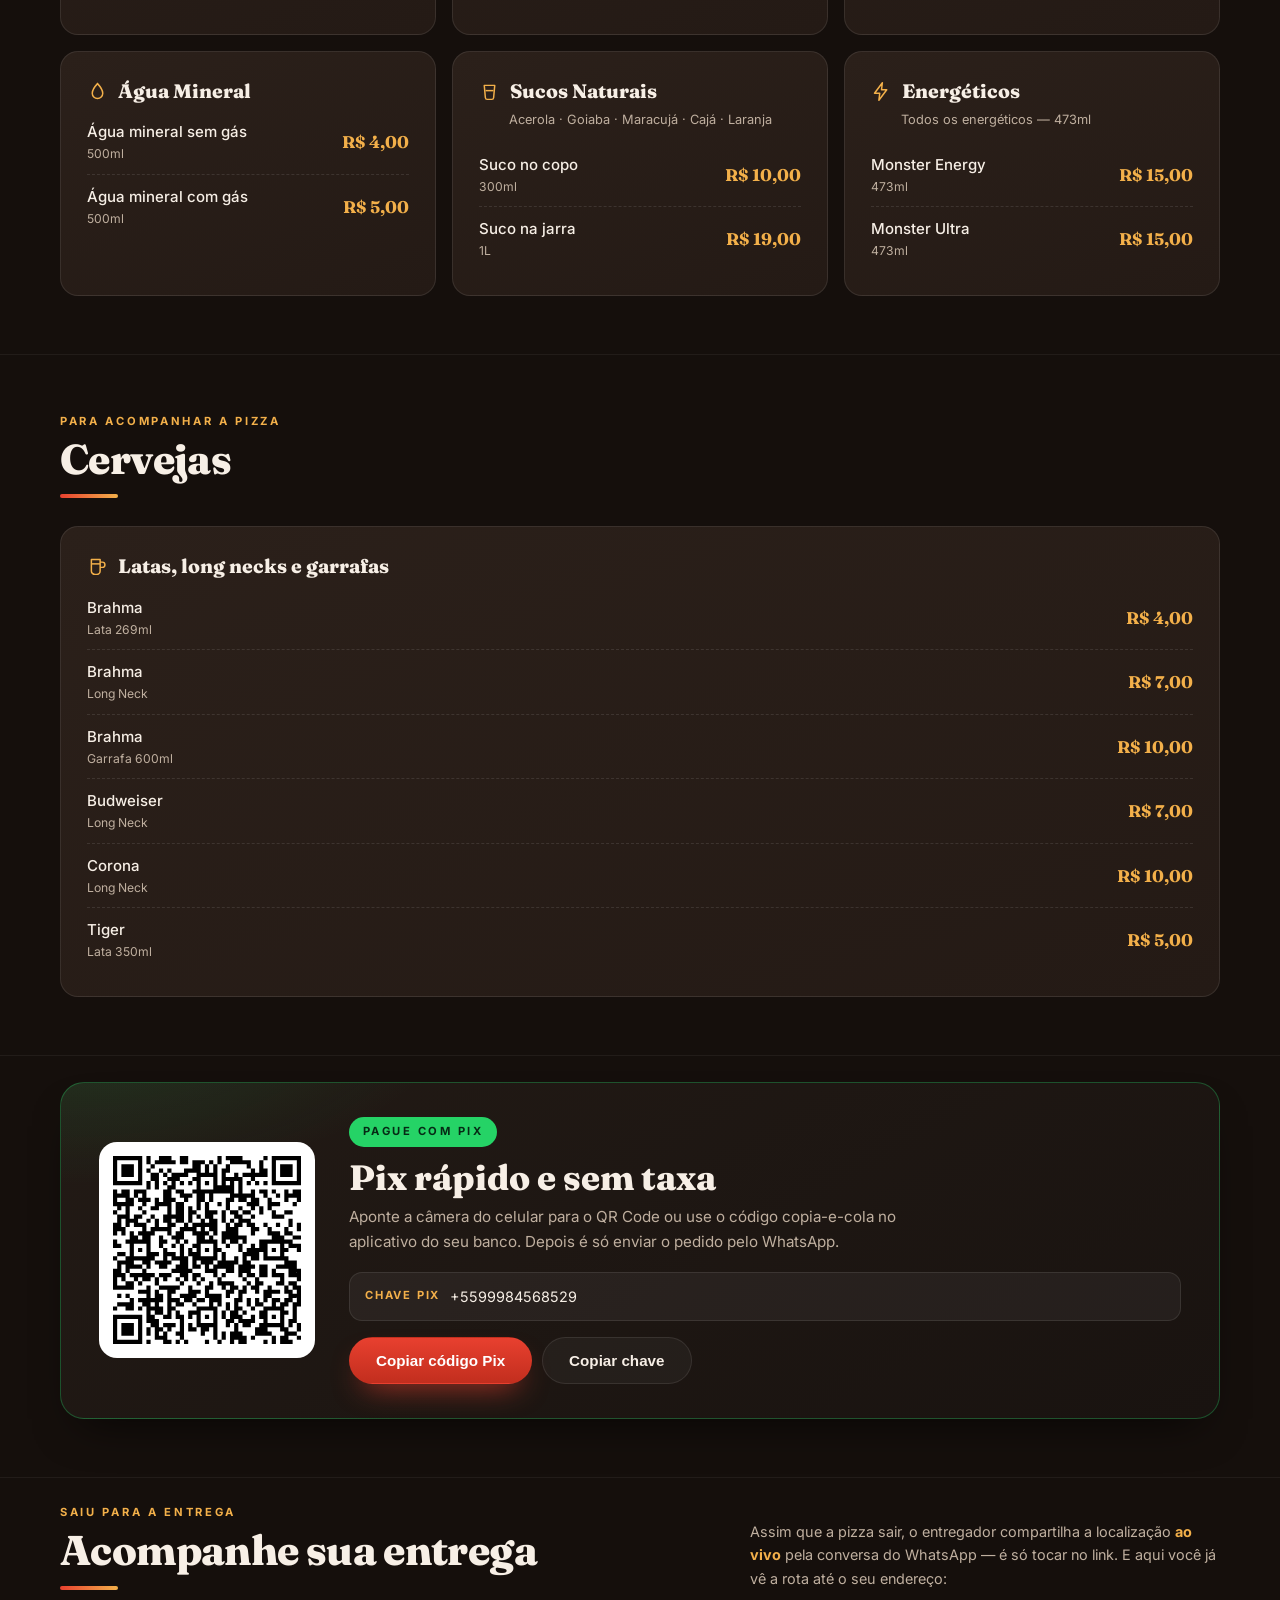
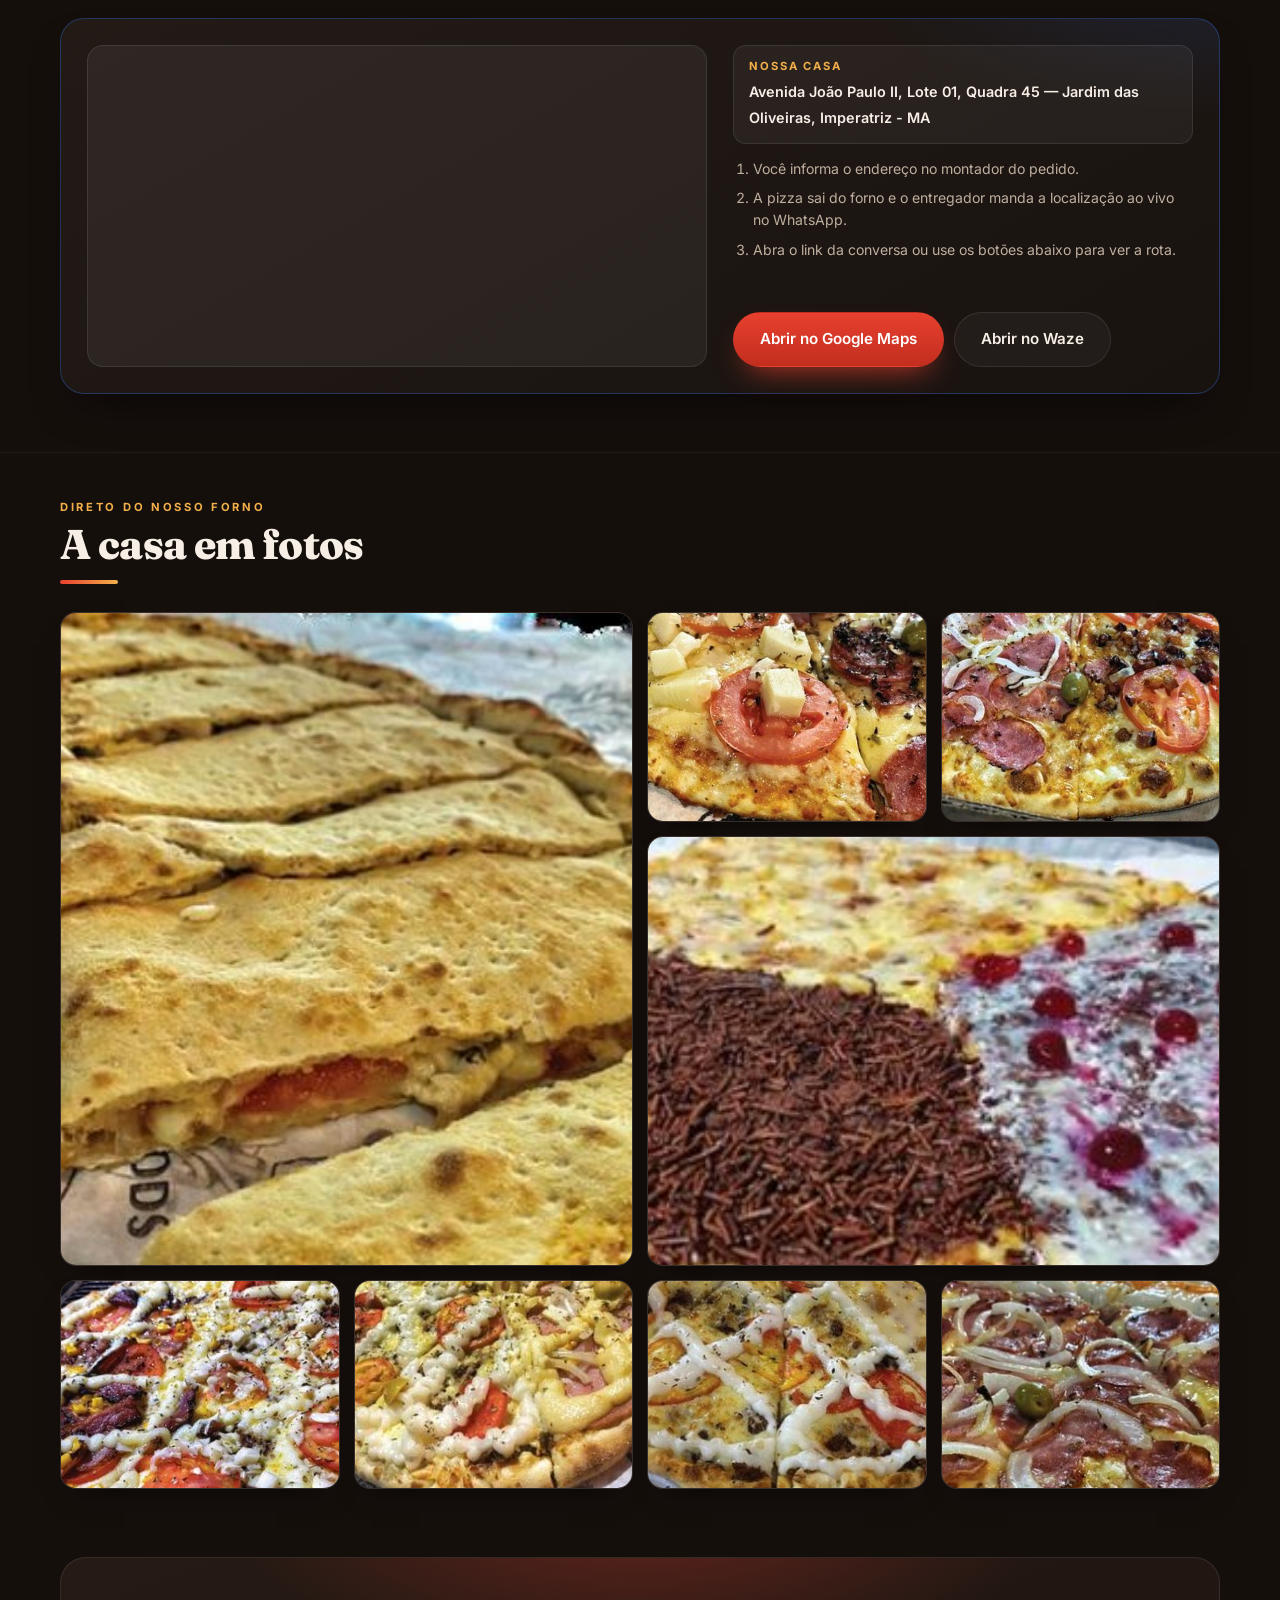
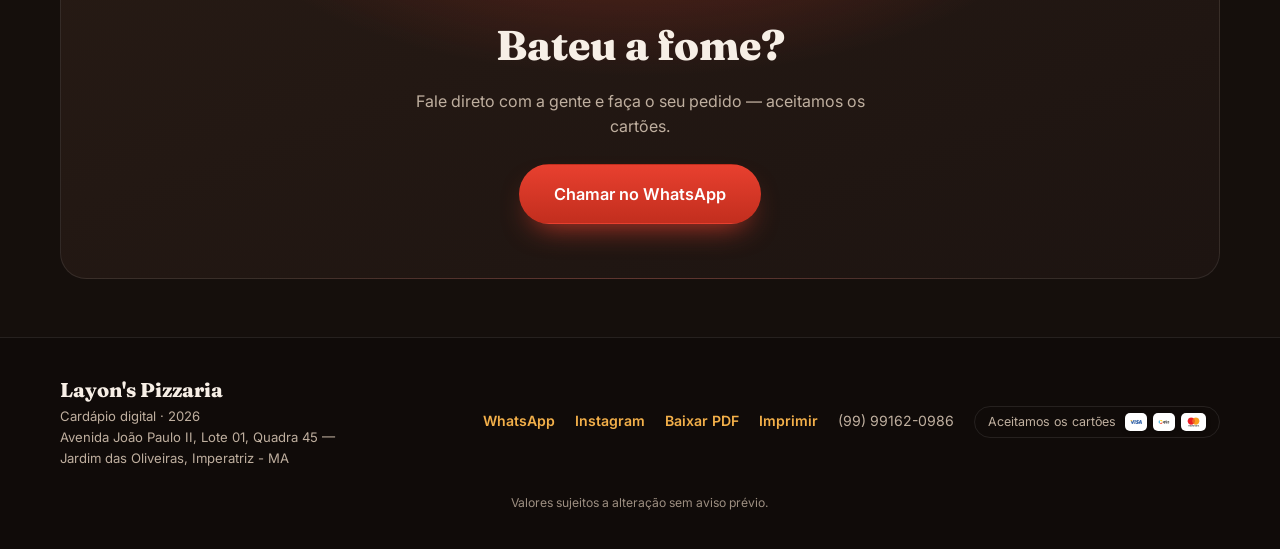
==== commit b0cdc0d7: "Feat: entrega com endereço salvo do cliente e seção para acompanhar a rota" ====
--- a/index.html
+++ b/index.html
@@ -102,6 +102,7 @@
       <div class="footer-brand">
         <strong id="footName">Layon's Pizzaria</strong>
         <span>Cardápio digital · <span id="footYear">2026</span></span>
+        <span class="footer-addr" id="footAddr" hidden></span>
       </div>
       <div class="footer-links">
         <a id="footWhats" href="#" target="_blank" rel="noopener">WhatsApp</a>
--- a/styles.css
+++ b/styles.css
@@ -1930,6 +1930,245 @@
   justify-content: center;
 }
 
+/* --- rodapé: endereço da casa --- */
+.footer-brand .footer-addr {
+  display: block;
+  max-width: 38ch;
+}
+
+/* ------------------------------------------------------------
+   ACOMPANHAR ENTREGA
+   ------------------------------------------------------------ */
+.sec--track {
+  padding-top: 26px;
+}
+
+.track-hint {
+  max-width: 470px;
+  color: var(--muted);
+  font-size: 0.9rem;
+}
+
+.track-hint b {
+  color: var(--gold);
+  font-weight: 700;
+}
+
+.track-card {
+  display: grid;
+  grid-template-columns: minmax(0, 1.35fr) minmax(260px, 1fr);
+  gap: 26px;
+  padding: 26px;
+  border-radius: 24px;
+  background:
+    radial-gradient(600px 260px at 100% -20%, rgba(52, 120, 246, 0.16), transparent 65%),
+    linear-gradient(150deg, #221a15, #191310);
+  border: 1px solid rgba(52, 120, 246, 0.32);
+  box-shadow: var(--shadow);
+}
+
+.track-map {
+  min-height: 320px;
+  border-radius: 16px;
+  overflow: hidden;
+  background: rgba(255, 255, 255, 0.06);
+  border: 1px solid var(--line);
+}
+
+.track-map iframe {
+  display: block;
+  width: 100%;
+  height: 100%;
+  min-height: 320px;
+  border: 0;
+}
+
+.track-side {
+  display: flex;
+  flex-direction: column;
+  gap: 14px;
+}
+
+.track-addr {
+  padding: 12px 15px;
+  border-radius: 13px;
+  background: rgba(255, 255, 255, 0.05);
+  border: 1px solid var(--line);
+}
+
+.track-addr span {
+  display: block;
+  font-size: 0.7rem;
+  font-weight: 700;
+  letter-spacing: 0.16em;
+  text-transform: uppercase;
+  color: var(--gold);
+  margin-bottom: 4px;
+}
+
+.track-addr b {
+  font-size: 0.9rem;
+  font-weight: 600;
+  line-height: 1.45;
+}
+
+.track-steps {
+  margin: 0;
+  padding-left: 20px;
+  color: var(--muted);
+  font-size: 0.88rem;
+  line-height: 1.55;
+  display: grid;
+  gap: 8px;
+}
+
+.track-actions {
+  display: flex;
+  flex-wrap: wrap;
+  gap: 10px;
+  margin-top: auto;
+}
+
+.track-actions .btn {
+  justify-content: center;
+}
+
+/* ------------------------------------------------------------
+   ENTREGA OU RETIRADA — revisão do montador
+   ------------------------------------------------------------ */
+.m-addr {
+  margin-top: 16px;
+  padding: 16px;
+  border-radius: 16px;
+  background: rgba(255, 255, 255, 0.04);
+  border: 1px solid var(--line);
+}
+
+.m-addr-head {
+  display: flex;
+  flex-direction: column;
+  gap: 3px;
+  margin-bottom: 12px;
+}
+
+.m-addr-head b {
+  font-size: 0.95rem;
+}
+
+.m-addr-head small {
+  color: var(--muted);
+  font-size: 0.78rem;
+}
+
+.m-addr-opts {
+  display: flex;
+  flex-wrap: wrap;
+  gap: 8px;
+}
+
+.m-addr-opt {
+  flex: 1 1 140px;
+  padding: 10px 14px;
+  border-radius: 999px;
+  border: 1px solid var(--line);
+  background: rgba(255, 255, 255, 0.04);
+  color: var(--muted);
+  font-family: var(--font-body);
+  font-size: 0.85rem;
+  font-weight: 700;
+  cursor: pointer;
+  transition: border-color 0.18s ease, background 0.18s ease, color 0.18s ease;
+}
+
+.m-addr-opt:hover {
+  border-color: rgba(243, 176, 74, 0.5);
+  color: var(--ink);
+}
+
+.m-addr-opt.is-on {
+  border-color: rgba(243, 176, 74, 0.75);
+  background: rgba(243, 176, 74, 0.14);
+  color: var(--ink);
+}
+
+.m-addr-form {
+  margin-top: 14px;
+}
+
+.m-addr-grid {
+  display: grid;
+  grid-template-columns: minmax(0, 2fr) minmax(0, 1fr);
+  gap: 10px;
+}
+
+.m-af {
+  display: flex;
+  flex-direction: column;
+  gap: 5px;
+}
+
+.m-af span {
+  font-size: 0.7rem;
+  font-weight: 700;
+  letter-spacing: 0.14em;
+  text-transform: uppercase;
+  color: var(--gold);
+}
+
+.m-af input {
+  width: 100%;
+  padding: 10px 14px;
+  border-radius: 12px;
+  background: rgba(255, 255, 255, 0.06);
+  border: 1px solid var(--line);
+  color: var(--ink);
+  font-family: var(--font-body);
+  font-size: 0.9rem;
+}
+
+.m-af input:focus {
+  outline: none;
+  border-color: rgba(243, 176, 74, 0.6);
+}
+
+.m-addr-note {
+  margin: 10px 0 0;
+  color: var(--muted);
+  font-size: 0.78rem;
+  line-height: 1.5;
+}
+
+.m-addr-clear {
+  border: 0;
+  background: none;
+  padding: 0;
+  color: var(--gold);
+  font: inherit;
+  font-weight: 700;
+  text-decoration: underline;
+  cursor: pointer;
+}
+
+@media (max-width: 760px) {
+  .track-card {
+    grid-template-columns: 1fr;
+    padding: 18px;
+  }
+
+  .track-map,
+  .track-map iframe {
+    min-height: 250px;
+  }
+
+  .track-actions {
+    margin-top: 0;
+  }
+
+  .m-addr-grid {
+    grid-template-columns: 1fr;
+  }
+}
+
 /* --- categoria em destaque na lista de sabores --- */
 .m-focus {
   margin: 10px 0 0;
